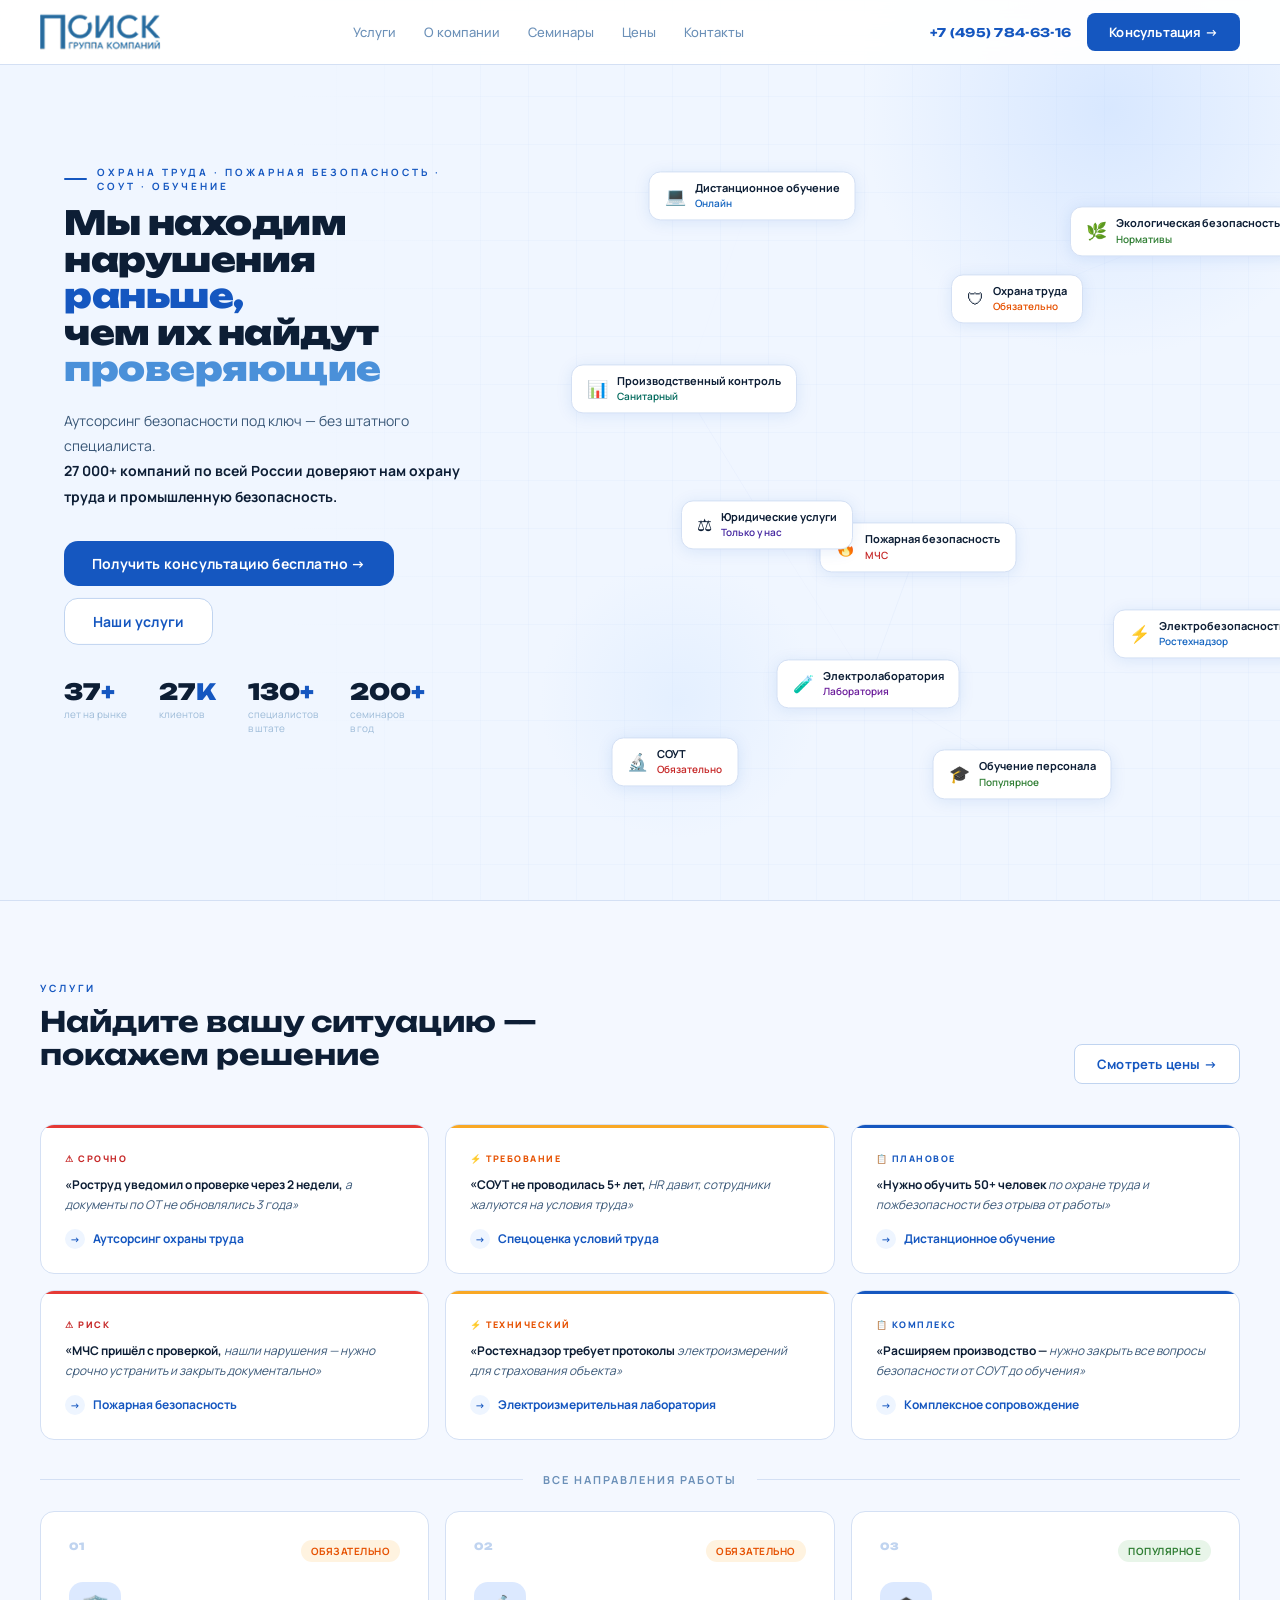
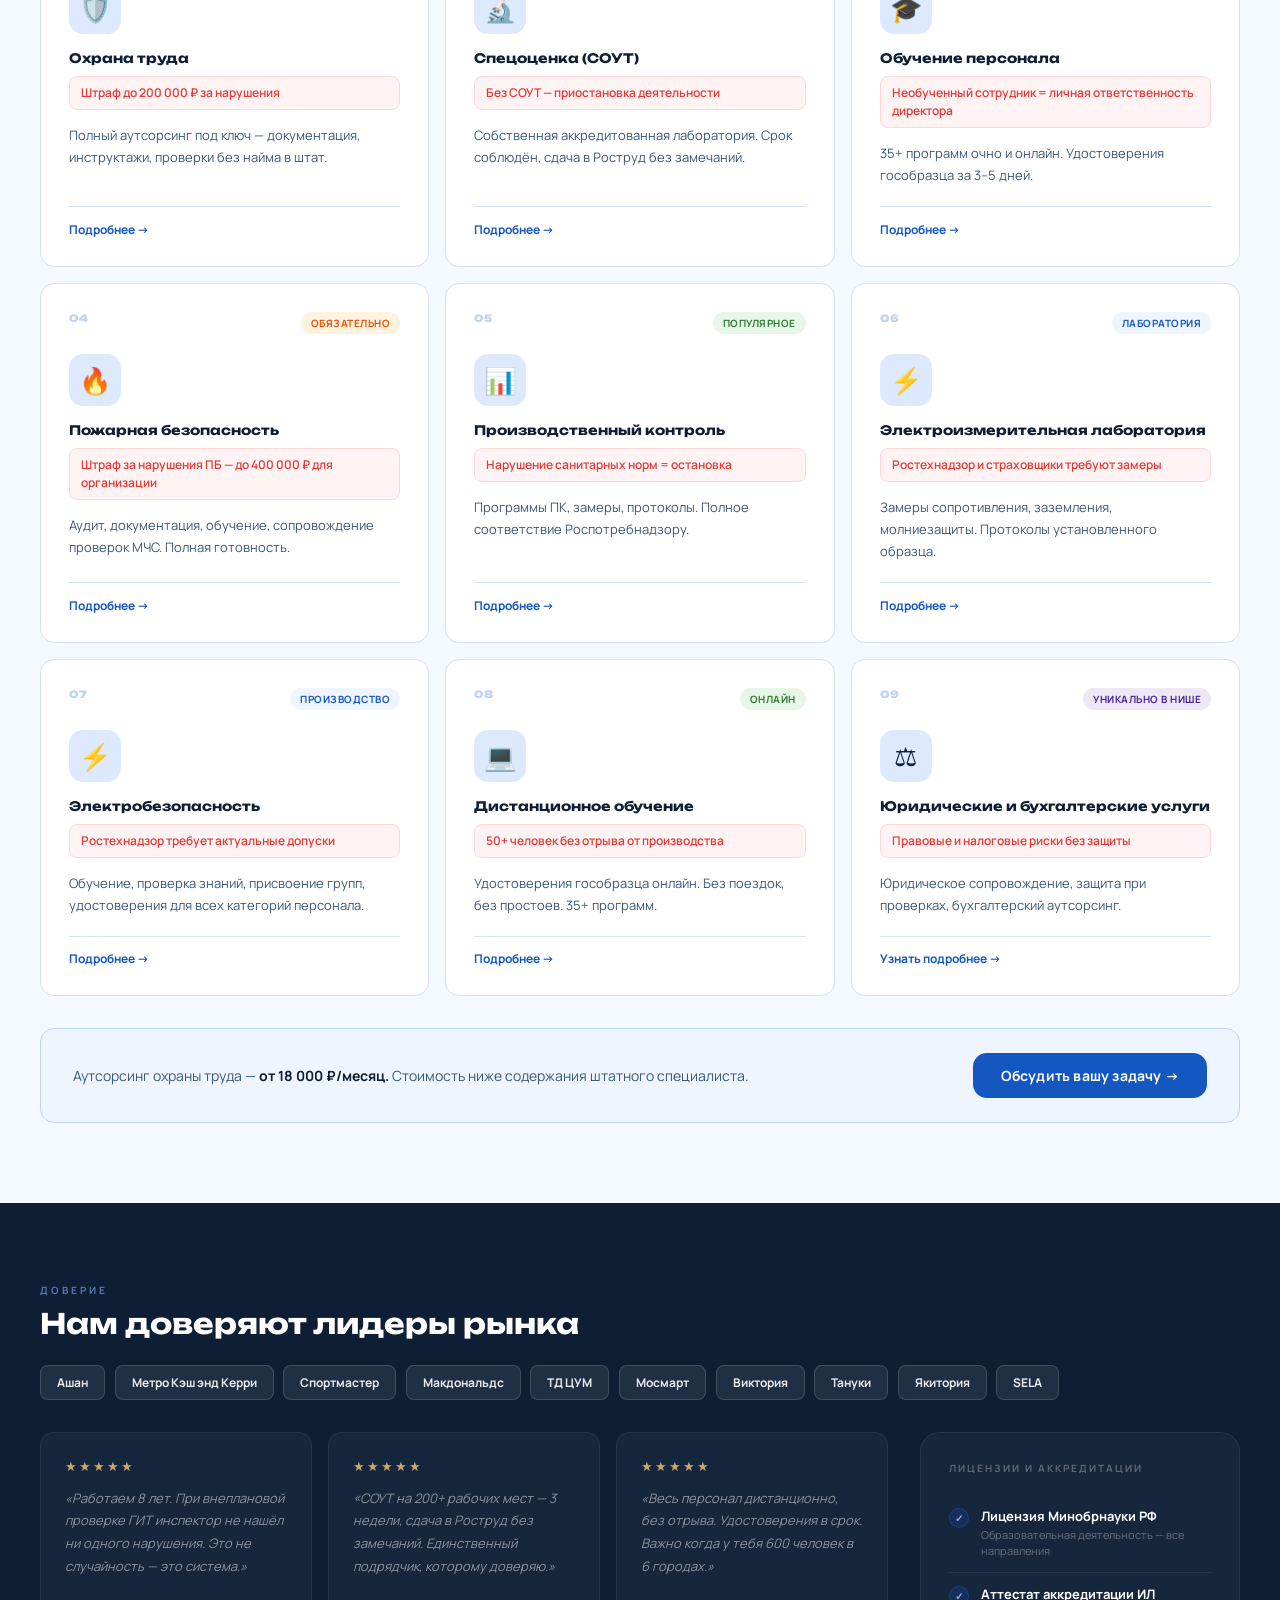
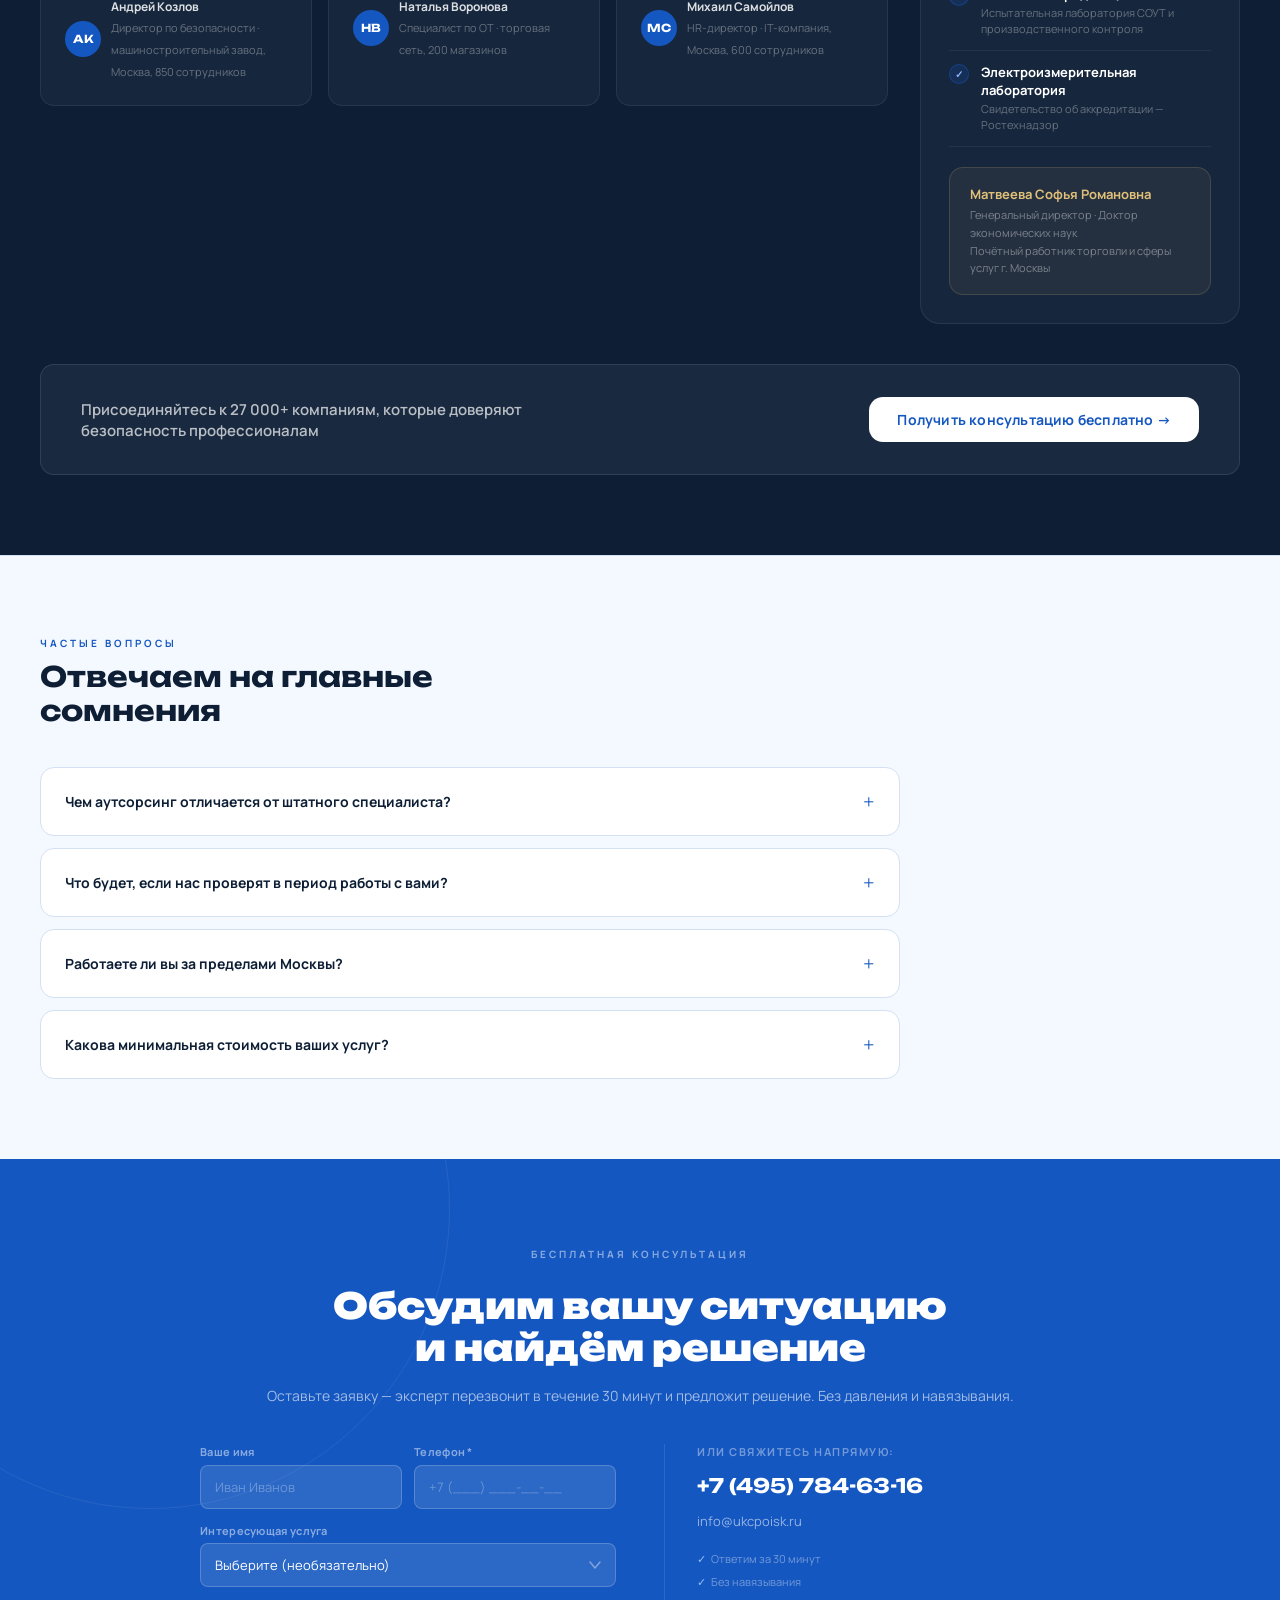
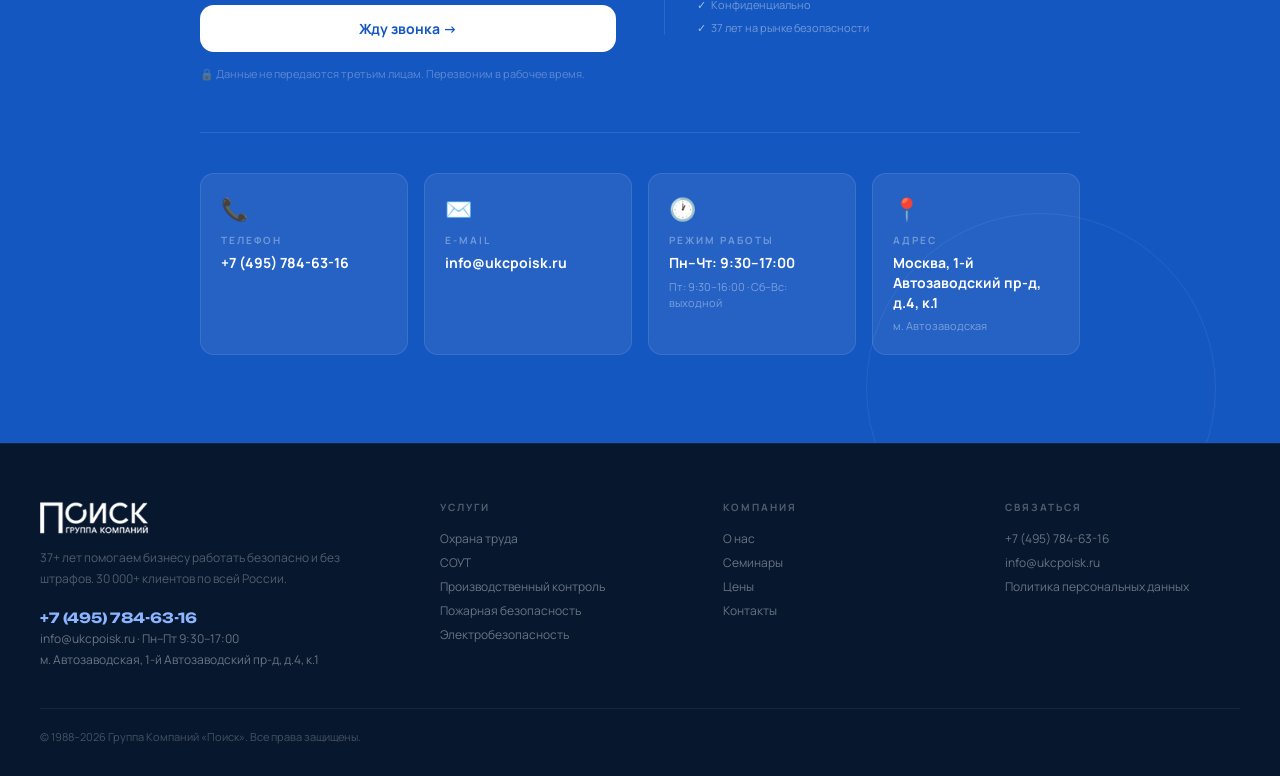
==== index.html @ 1885bb9c "Rename poisk_landing.html to index.html, remove Moscow gov partnership Co-Authored-By: Claude Sonnet" ====
<!DOCTYPE html>
<html lang="ru">
<head>
<meta charset="UTF-8">
<meta name="viewport" content="width=device-width,initial-scale=1.0">
<title>ГК ПОИСК — Охрана труда и безопасность бизнеса под ключ</title>
<link href="https://fonts.googleapis.com/css2?family=Unbounded:wght@400;700;900&family=Manrope:wght@400;500;600;700;800&display=swap" rel="stylesheet">
<link rel="stylesheet" href="poisk_landing.css">
</head>
<body>

<!-- NAV -->
<nav class="nav">
  <div class="nav-i">
    <a href="#" class="logo">
      <img src="logo (1).png" alt="ГК ПОИСК" style="height:40px;width:auto;display:block;">
    </a>
    <div class="nav-links" id="nav-links">
      <a href="#services">Услуги</a>
      <a href="about.html">О компании</a>
      <a href="seminars.html">Семинары</a>
      <a href="prices.html">Цены</a>
      <a href="#contacts">Контакты</a>
      <a href="tel:+74957846316" class="nav-links-phone">+7 (495) 784-63-16</a>
    </div>
    <div class="nav-r">
      <a href="tel:+74957846316" class="nav-phone">+7 (495) 784-63-16</a>
      <a href="#cta" class="btn">Консультация →</a>
      <button class="nav-ham" id="nav-ham" aria-label="Меню">
        <span></span><span></span><span></span>
      </button>
    </div>
  </div>
</nav>

<!-- ═══════════════════════════════════════
     1. HERO
════════════════════════════════════════ -->
<section id="hero">
  <svg class="h-grid" width="100%" height="100%" style="position:absolute;inset:0;z-index:0;pointer-events:none">
    <defs><pattern id="gp" width="48" height="48" patternUnits="userSpaceOnUse"><path d="M48 0L0 0 0 48" fill="none" stroke="rgba(21,87,192,0.07)" stroke-width=".8"/></pattern></defs>
    <rect width="100%" height="100%" fill="url(#gp)"/>
  </svg>
  <div class="blob" style="width:500px;height:500px;background:radial-gradient(circle,rgba(180,210,255,.4) 0%,transparent 70%);top:-140px;right:-80px;z-index:1"></div>
  <div class="blob" style="width:280px;height:280px;background:radial-gradient(circle,rgba(200,224,255,.3) 0%,transparent 70%);bottom:60px;left:42%;z-index:1"></div>
  <canvas id="lines-c"></canvas>
  <div id="chips-root"></div>
  <div class="h-mask"></div>

  <div class="hero-left">
    <div class="eyebrow">
      <div class="ey-bar"></div>
      <div class="ey-t">Охрана труда · Пожарная безопасность · СОУТ · Обучение</div>
    </div>
    <h1 class="hero-h1">Мы находим<br>нарушения <em>раньше,</em><br>чем их найдут<br><span>проверяющие</span></h1>
    <p class="hero-sub">Аутсорсинг безопасности под ключ — без штатного специалиста.<br><strong>27 000+ компаний по всей России доверяют нам охрану труда и промышленную безопасность.</strong></p>
    <div class="hero-btns">
      <a href="#cta" class="btn btn-lg">Получить консультацию бесплатно →</a>
      <a href="#services" class="btn btn-lg btn-out">Наши услуги</a>
    </div>
    <div class="hero-nums">
      <div><div class="hn-n">37<em>+</em></div><div class="hn-l">лет на рынке</div></div>
      <div><div class="hn-n">27<em>К</em></div><div class="hn-l">клиентов</div></div>
      <div><div class="hn-n">130<em>+</em></div><div class="hn-l">специалистов<br>в штате</div></div>
      <div><div class="hn-n">200<em>+</em></div><div class="hn-l">семинаров<br>в год</div></div>
    </div>
  </div>
</section>

<!-- ═══════════════════════════════════════
     2. УСЛУГИ (Pain + Services объединены)
════════════════════════════════════════ -->
<section class="svc-sec" id="services">
  <div class="si">

    <!-- Подзаголовок -->
    <div class="svc-hd fade">
      <div>
        <div class="sec-ey">Услуги</div>
        <h2 class="sec-t">Найдите вашу ситуацию —<br>покажем решение</h2>
      </div>
      <a href="prices.html" class="btn btn-out">Смотреть цены →</a>
    </div>

    <!-- Pain-карточки → каждая ведёт к своей карточке услуги ниже -->
    <div class="pain-g" style="margin-bottom:1rem">
      <a href="#sv-ot"  class="pc r fade"><div class="pc-lbl r">⚠ Срочно</div><div class="pc-q"><strong>«Роструд уведомил о проверке через 2 недели,</strong> а документы по ОТ не обновлялись 3 года»</div><div class="pc-sol"><div class="pc-arr">→</div>Аутсорсинг охраны труда</div></a>
      <a href="#sv-sout" class="pc a fade"><div class="pc-lbl a">⚡ Требование</div><div class="pc-q"><strong>«СОУТ не проводилась 5+ лет,</strong> HR давит, сотрудники жалуются на условия труда»</div><div class="pc-sol"><div class="pc-arr">→</div>Спецоценка условий труда</div></a>
      <a href="#sv-edu" class="pc b fade"><div class="pc-lbl b">📋 Плановое</div><div class="pc-q"><strong>«Нужно обучить 50+ человек</strong> по охране труда и пожбезопасности без отрыва от работы»</div><div class="pc-sol"><div class="pc-arr">→</div>Дистанционное обучение</div></a>
      <a href="#sv-fire" class="pc r fade"><div class="pc-lbl r">⚠ Риск</div><div class="pc-q"><strong>«МЧС пришёл с проверкой,</strong> нашли нарушения — нужно срочно устранить и закрыть документально»</div><div class="pc-sol"><div class="pc-arr">→</div>Пожарная безопасность</div></a>
      <a href="#sv-lab" class="pc a fade"><div class="pc-lbl a">⚡ Технический</div><div class="pc-q"><strong>«Ростехнадзор требует протоколы</strong> электроизмерений для страхования объекта»</div><div class="pc-sol"><div class="pc-arr">→</div>Электроизмерительная лаборатория</div></a>
      <a href="#sv-ot"  class="pc b fade"><div class="pc-lbl b">📋 Комплекс</div><div class="pc-q"><strong>«Расширяем производство —</strong> нужно закрыть все вопросы безопасности от СОУТ до обучения»</div><div class="pc-sol"><div class="pc-arr">→</div>Комплексное сопровождение</div></a>
    </div>

    <!-- Разделитель -->
    <div class="svc-divider fade">
      <span>Все направления работы</span>
    </div>

    <!-- Сетка услуг — id на каждой карточке для скролла из pain -->
    <div class="svc-g">
      <div id="sv-ot"   class="sv fade"><div class="sv-top"><div class="sv-num">01</div><div class="sv-badge b-req">Обязательно</div></div><div class="sv-ico">🛡️</div><div class="sv-t">Охрана труда</div><div class="sv-pain">Штраф до 200 000 ₽ за нарушения</div><div class="sv-d">Полный аутсорсинг под ключ — документация, инструктажи, проверки без найма в штат.</div><a href="prices.html#ot" class="sv-more">Подробнее →</a></div>
      <div id="sv-sout" class="sv fade"><div class="sv-top"><div class="sv-num">02</div><div class="sv-badge b-req">Обязательно</div></div><div class="sv-ico">🔬</div><div class="sv-t">Спецоценка (СОУТ)</div><div class="sv-pain">Без СОУТ — приостановка деятельности</div><div class="sv-d">Собственная аккредитованная лаборатория. Срок соблюдён, сдача в Роструд без замечаний.</div><a href="prices.html#ot" class="sv-more">Подробнее →</a></div>
      <div id="sv-edu"  class="sv fade"><div class="sv-top"><div class="sv-num">03</div><div class="sv-badge b-pop">Популярное</div></div><div class="sv-ico">🎓</div><div class="sv-t">Обучение персонала</div><div class="sv-pain">Необученный сотрудник = личная ответственность директора</div><div class="sv-d">35+ программ очно и онлайн. Удостоверения гособразца за 3–5 дней.</div><a href="prices.html#ot" class="sv-more">Подробнее →</a></div>
      <div id="sv-fire" class="sv fade"><div class="sv-top"><div class="sv-num">04</div><div class="sv-badge b-req">Обязательно</div></div><div class="sv-ico">🔥</div><div class="sv-t">Пожарная безопасность</div><div class="sv-pain">Штраф за нарушения ПБ — до 400 000 ₽ для организации</div><div class="sv-d">Аудит, документация, обучение, сопровождение проверок МЧС. Полная готовность.</div><a href="prices.html#fire" class="sv-more">Подробнее →</a></div>
      <div id="sv-pk"   class="sv fade"><div class="sv-top"><div class="sv-num">05</div><div class="sv-badge b-pop">Популярное</div></div><div class="sv-ico">📊</div><div class="sv-t">Производственный контроль</div><div class="sv-pain">Нарушение санитарных норм = остановка</div><div class="sv-d">Программы ПК, замеры, протоколы. Полное соответствие Роспотребнадзору.</div><a href="prices.html#pk" class="sv-more">Подробнее →</a></div>
      <div id="sv-lab"  class="sv fade"><div class="sv-top"><div class="sv-num">06</div><div class="sv-badge b-lab">Лаборатория</div></div><div class="sv-ico">⚡</div><div class="sv-t">Электроизмерительная лаборатория</div><div class="sv-pain">Ростехнадзор и страховщики требуют замеры</div><div class="sv-d">Замеры сопротивления, заземления, молниезащиты. Протоколы установленного образца.</div><a href="prices.html#lab" class="sv-more">Подробнее →</a></div>
      <div id="sv-elec" class="sv fade"><div class="sv-top"><div class="sv-num">07</div><div class="sv-badge b-lab">Производство</div></div><div class="sv-ico">⚡</div><div class="sv-t">Электробезопасность</div><div class="sv-pain">Ростехнадзор требует актуальные допуски</div><div class="sv-d">Обучение, проверка знаний, присвоение групп, удостоверения для всех категорий персонала.</div><a href="prices.html#elec" class="sv-more">Подробнее →</a></div>
      <div id="sv-dist" class="sv fade"><div class="sv-top"><div class="sv-num">08</div><div class="sv-badge b-pop">Онлайн</div></div><div class="sv-ico">💻</div><div class="sv-t">Дистанционное обучение</div><div class="sv-pain">50+ человек без отрыва от производства</div><div class="sv-d">Удостоверения гособразца онлайн. Без поездок, без простоев. 35+ программ.</div><a href="prices.html#ot" class="sv-more">Подробнее →</a></div>
      <div id="sv-law"  class="sv fade"><div class="sv-top"><div class="sv-num">09</div><div class="sv-badge b-uniq">Уникально в нише</div></div><div class="sv-ico">⚖</div><div class="sv-t">Юридические и бухгалтерские услуги</div><div class="sv-pain">Правовые и налоговые риски без защиты</div><div class="sv-d">Юридическое сопровождение, защита при проверках, бухгалтерский аутсорсинг.</div><a href="#cta" class="sv-more">Узнать подробнее →</a></div>
    </div>

    <!-- Ценовой якорь -->
    <div class="svc-foot fade">
      <div class="svc-foot-price">Аутсорсинг охраны труда — <strong>от 18 000 ₽/месяц.</strong> Стоимость ниже содержания штатного специалиста.</div>
      <a href="#cta" class="btn btn-lg">Обсудить вашу задачу →</a>
    </div>

  </div>
</section>

<!-- ═══════════════════════════════════════
     3. ДОВЕРИЕ (Клиенты + Отзывы + Лицензии)
════════════════════════════════════════ -->
<section class="proof-sec" id="reviews">
  <div class="proof-i">

    <div class="sec-ey fade" style="color:rgba(140,180,255,.6)">Доверие</div>
    <h2 class="sec-t sec-t-w fade">Нам доверяют лидеры рынка</h2>

    <!-- Реальные клиенты — подтверждены на сайте ukcpoisk.ru -->
    <div class="proof-clients fade">
      <div class="pcl">Ашан</div>
      <div class="pcl">Метро Кэш энд Керри</div>
      <div class="pcl">Спортмастер</div>
      <div class="pcl">Макдональдс</div>
      <div class="pcl">ТД ЦУМ</div>
      <div class="pcl">Мосмарт</div>
      <div class="pcl">Виктория</div>
      <div class="pcl">Тануки</div>
      <div class="pcl">Якитория</div>
      <div class="pcl">SELA</div>
    </div>

    <!-- Отзывы + Лицензии рядом -->
    <div class="proof-body">
      <div class="rv-g">
        <div class="rv fade"><div class="rv-stars">★★★★★</div><div class="rv-q">«Работаем 8 лет. При внеплановой проверке ГИТ инспектор не нашёл ни одного нарушения. Это не случайность — это система.»</div><div class="rv-auth"><div class="rv-av">АК</div><div class="rv-nm"><strong>Андрей Козлов</strong><span>Директор по безопасности · машиностроительный завод, Москва, 850 сотрудников</span></div></div></div>
        <div class="rv fade"><div class="rv-stars">★★★★★</div><div class="rv-q">«СОУТ на 200+ рабочих мест — 3 недели, сдача в Роструд без замечаний. Единственный подрядчик, которому доверяю.»</div><div class="rv-auth"><div class="rv-av">НВ</div><div class="rv-nm"><strong>Наталья Воронова</strong><span>Специалист по ОТ · торговая сеть, 200 магазинов</span></div></div></div>
        <div class="rv fade"><div class="rv-stars">★★★★★</div><div class="rv-q">«Весь персонал дистанционно, без отрыва. Удостоверения в срок. Важно когда у тебя 600 человек в 6 городах.»</div><div class="rv-auth"><div class="rv-av">МС</div><div class="rv-nm"><strong>Михаил Самойлов</strong><span>HR-директор · IT-компания, Москва, 600 сотрудников</span></div></div></div>
      </div>

      <!-- Лицензии -->
      <div class="proof-lic fade">
        <div class="proof-lic-title">Лицензии и аккредитации</div>
        <div class="lic-row"><div class="lic-chk">✓</div><div><div class="lic-t">Лицензия Минобрнауки РФ</div><div class="lic-s">Образовательная деятельность — все направления</div></div></div>
        <div class="lic-row"><div class="lic-chk">✓</div><div><div class="lic-t">Аттестат аккредитации ИЛ</div><div class="lic-s">Испытательная лаборатория СОУТ и производственного контроля</div></div></div>
<div class="lic-row"><div class="lic-chk">✓</div><div><div class="lic-t">Электроизмерительная лаборатория</div><div class="lic-s">Свидетельство об аккредитации — Ростехнадзор</div></div></div>
        <div class="dir-card">
          <div class="dir-n">Матвеева Софья Романовна</div>
          <div class="dir-t">Генеральный директор · Доктор экономических наук<br>Почётный работник торговли и сферы услуг г. Москвы</div>
        </div>
      </div>
    </div>

    <!-- CTA после доверия -->
    <div class="proof-cta fade">
      <p>Присоединяйтесь к 27 000+ компаниям, которые доверяют безопасность профессионалам</p>
      <a href="#cta" class="btn btn-lg btn-white">Получить консультацию бесплатно →</a>
    </div>

  </div>
</section>

<!-- ═══════════════════════════════════════
     4. FAQ
════════════════════════════════════════ -->
<section class="faq-sec" id="faq">
  <div class="si">
    <div class="faq-hd fade">
      <div class="sec-ey">Частые вопросы</div>
      <h2 class="sec-t">Отвечаем на главные<br>сомнения</h2>
    </div>
    <div class="faq-list">
      <details class="faq-item fade">
        <summary class="faq-q">Чем аутсорсинг отличается от штатного специалиста?</summary>
        <div class="faq-a">Штатный специалист — это зарплата, налоги, отпуск, больничный и риск, что он уйдёт перед проверкой. Аутсорсинг — фиксированная стоимость, команда из нескольких специалистов и полная ответственность по договору. При средней зарплате специалиста 80 000 ₽ экономия составляет 30–50% с учётом всех затрат.</div>
      </details>
      <details class="faq-item fade">
        <summary class="faq-q">Что будет, если нас проверят в период работы с вами?</summary>
        <div class="faq-a">Наш специалист участвует в проверке лично — сопровождает инспектора, отвечает на вопросы, предоставляет документы. За 37 лет работы мы накопили большой опыт прохождения проверок ГИТ, МЧС и Ростехнадзора и знаем, на что инспекторы обращают внимание в первую очередь.</div>
      </details>
      <details class="faq-item fade">
        <summary class="faq-q">Работаете ли вы за пределами Москвы?</summary>
        <div class="faq-a">Да. Работаем по всей России — выездные бригады, агентские договоры с партнёрами в регионах, возможность открытия филиалов. Позвоните — уточним варианты для вашего региона.</div>
      </details>
      <details class="faq-item fade">
        <summary class="faq-q">Какова минимальная стоимость ваших услуг?</summary>
        <div class="faq-a">Аутсорсинг охраны труда — от 18 000 ₽/месяц. Обучение — от 4 200 ₽ за человека. СОУТ — рассчитывается индивидуально исходя из числа рабочих мест. Полный прайс на странице <a href="prices.html">Цены</a>. Точная стоимость зависит от численности сотрудников и объёма задач — рассчитаем бесплатно.</div>
      </details>
    </div>
  </div>
</section>

<!-- ═══════════════════════════════════════
     5. CTA + КОНТАКТЫ
════════════════════════════════════════ -->
<section class="cta-sec" id="cta">
  <div class="cta-ring" style="width:600px;height:600px;top:-250px;left:-150px"></div>
  <div class="cta-ring" style="width:350px;height:350px;bottom:-120px;right:5%"></div>
  <div class="cta-i">
    <div class="cta-ey">Бесплатная консультация</div>
    <h2 class="cta-h">Обсудим вашу ситуацию<br>и найдём решение</h2>
    <p class="cta-sub">Оставьте заявку — эксперт перезвонит в течение 30 минут и предложит решение. Без давления и навязывания.</p>

    <div class="cta-body">

      <!-- Форма -->
      <form class="cta-form" onsubmit="return false">
        <div class="cta-form-row">
          <div class="cta-field">
            <label>Ваше имя</label>
            <input type="text" placeholder="Иван Иванов">
          </div>
          <div class="cta-field">
            <label>Телефон *</label>
            <input type="tel" placeholder="+7 (___) ___-__-__" required>
          </div>
        </div>
        <div class="cta-field">
          <label>Интересующая услуга</label>
          <select>
            <option value="">Выберите (необязательно)</option>
            <option>Охрана труда / аутсорсинг</option>
            <option>Спецоценка (СОУТ)</option>
            <option>Обучение персонала</option>
            <option>Пожарная безопасность</option>
            <option>Электробезопасность</option>
            <option>Электроизмерительная лаборатория</option>
            <option>Производственный контроль</option>
            <option>Другое</option>
          </select>
        </div>
        <button type="submit" class="cta-submit">Жду звонка →</button>
        <p class="cta-privacy">🔒 Данные не передаются третьим лицам. Перезвоним в рабочее время.</p>
      </form>

      <!-- Альтернативный способ связи -->
      <div class="cta-alt">
        <div class="cta-alt-label">Или свяжитесь напрямую:</div>
        <a href="tel:+74957846316" class="cta-alt-phone">+7 (495) 784-63-16</a>
        <a href="mailto:info@ukcpoisk.ru" class="cta-alt-email">info@ukcpoisk.ru</a>
        <div class="cta-gs">
          <span class="cta-g">Ответим за 30 минут</span>
          <span class="cta-g">Без навязывания</span>
          <span class="cta-g">Конфиденциально</span>
          <span class="cta-g">37 лет на рынке безопасности</span>
        </div>
      </div>

    </div>

    <!-- Контакты встроены в CTA -->
    <div class="cta-contacts" id="contacts">
      <div class="cta-contact-card">
        <div class="cta-contact-ico">📞</div>
        <div class="cta-contact-label">Телефон</div>
        <a href="tel:+74957846316" class="cta-contact-val">+7 (495) 784-63-16</a>
      </div>
      <div class="cta-contact-card">
        <div class="cta-contact-ico">✉️</div>
        <div class="cta-contact-label">E-mail</div>
        <a href="mailto:info@ukcpoisk.ru" class="cta-contact-val">info@ukcpoisk.ru</a>
      </div>
      <div class="cta-contact-card">
        <div class="cta-contact-ico">🕐</div>
        <div class="cta-contact-label">Режим работы</div>
        <div class="cta-contact-val">Пн–Чт: 9:30–17:00</div>
        <div class="cta-contact-sub">Пт: 9:30–16:00 · Сб–Вс: выходной</div>
      </div>
      <div class="cta-contact-card">
        <div class="cta-contact-ico">📍</div>
        <div class="cta-contact-label">Адрес</div>
        <div class="cta-contact-val">Москва, 1-й Автозаводский пр-д, д.4, к.1</div>
        <div class="cta-contact-sub">м. Автозаводская</div>
      </div>
    </div>
  </div>
</section>

<!-- FOOTER -->
<footer>
  <div class="ft-i">
    <div class="ft-top">
      <div>
        <img src="logo (1).png" alt="ГК ПОИСК" style="height:36px;width:auto;display:block;filter:brightness(0) invert(1);">
        <p class="ft-desc">37+ лет помогаем бизнесу работать безопасно и без штрафов. 30 000+ клиентов по всей России.</p>
        <div class="ft-phone">+7 (495) 784-63-16</div>
        <div class="ft-mail">info@ukcpoisk.ru · Пн–Пт 9:30–17:00</div>
        <div class="ft-mail">м. Автозаводская, 1-й Автозаводский пр-д, д.4, к.1</div>
      </div>
      <div class="ft-col">
        <h5>Услуги</h5>
        <a href="#services">Охрана труда</a>
        <a href="#services">СОУТ</a>
        <a href="#services">Производственный контроль</a>
        <a href="#services">Пожарная безопасность</a>
        <a href="#services">Электробезопасность</a>
      </div>
      <div class="ft-col">
        <h5>Компания</h5>
        <a href="about.html">О нас</a>
        <a href="seminars.html">Семинары</a>
        <a href="prices.html">Цены</a>
        <a href="#contacts">Контакты</a>
      </div>
      <div class="ft-col">
        <h5>Связаться</h5>
        <a href="tel:+74957846316">+7 (495) 784-63-16</a>
        <a href="mailto:info@ukcpoisk.ru">info@ukcpoisk.ru</a>
        <a href="#">Политика персональных данных</a>
      </div>
    </div>
    <div class="ft-bot">
      <div class="ft-copy">© 1988–2026 Группа Компаний «Поиск». Все права защищены.</div>
    </div>
  </div>
</footer>

<script>
// NAV HAMBURGER
const ham = document.getElementById('nav-ham');
const navLinks = document.getElementById('nav-links');
ham.addEventListener('click', () => {
  navLinks.classList.toggle('open');
  ham.classList.toggle('open');
});
document.querySelectorAll('#nav-links a').forEach(a => {
  a.addEventListener('click', () => {
    navLinks.classList.remove('open');
    ham.classList.remove('open');
  });
});

// CHIPS (только на десктопе)
const SVCS=[
  {ico:'🛡',name:'Охрана труда',tag:'Обязательно',tc:'#E65100'},
  {ico:'🔬',name:'СОУТ',tag:'Обязательно',tc:'#C62828'},
  {ico:'🔥',name:'Пожарная безопасность',tag:'МЧС',tc:'#C62828'},
  {ico:'⚡',name:'Электробезопасность',tag:'Ростехнадзор',tc:'#1565C0'},
  {ico:'🧪',name:'Электролаборатория',tag:'Лаборатория',tc:'#6A1B9A'},
  {ico:'🎓',name:'Обучение персонала',tag:'Популярное',tc:'#2E7D32'},
  {ico:'📊',name:'Производственный контроль',tag:'Санитарный',tc:'#00695C'},
  {ico:'🌿',name:'Экологическая безопасность',tag:'Нормативы',tc:'#2E7D32'},
  {ico:'💻',name:'Дистанционное обучение',tag:'Онлайн',tc:'#1565C0'},
  {ico:'⚖',name:'Юридические услуги',tag:'Только у нас',tc:'#4527A0'},
];
const hero=document.getElementById('hero');
const root=document.getElementById('chips-root');
const lc=document.getElementById('lines-c');
const lx=lc.getContext('2d');
const chips=[];

function W(){return hero.offsetWidth}
function H(){return hero.offsetHeight}

function scatter(){
  const pos=[],minX=W()*.44,maxX=W()-40,minY=56,maxY=H()-48,minD=130;
  SVCS.forEach((_,i)=>{
    let p,t=0;
    do{p={x:minX+Math.random()*(maxX-minX),y:minY+Math.random()*(maxY-minY)};t++;}
    while(t<400&&pos.some(q=>Math.hypot(q.x-p.x,q.y-p.y)<minD));
    pos.push(p);
  });return pos;
}

function build(){
  root.innerHTML='';chips.length=0;
  lc.width=W();lc.height=H();
  const pos=scatter();
  SVCS.forEach((s,i)=>{
    const el=document.createElement('div');
    el.className='chip';
    el.innerHTML=`<div class="chip-inner"><div class="chip-ico">${s.ico}</div><div><div class="chip-name">${s.name}</div><div class="chip-tag" style="color:${s.tc}">${s.tag}</div></div></div>`;
    root.appendChild(el);
    chips.push({el,bx:pos[i].x,by:pos[i].y,ph:Math.random()*Math.PI*2,ph2:Math.random()*Math.PI*2,ax:8+Math.random()*14,ay:6+Math.random()*12,sp:.25+Math.random()*.35});
  });
}

function drawLines(positions){
  lc.width=W();lc.height=H();
  lx.clearRect(0,0,lc.width,lc.height);
  for(let i=0;i<positions.length;i++){
    for(let j=i+1;j<positions.length;j++){
      const d=Math.hypot(positions[i].x-positions[j].x,positions[i].y-positions[j].y);
      if(d>220)continue;
      lx.beginPath();lx.moveTo(positions[i].x,positions[i].y);lx.lineTo(positions[j].x,positions[j].y);
      lx.strokeStyle=`rgba(21,87,192,${(1-d/220)*.1})`;lx.lineWidth=1;lx.stroke();
    }
  }
}

function animate(t){
  requestAnimationFrame(animate);
  const ts=t/1000,cur=[];
  chips.forEach(c=>{
    const x=c.bx+Math.sin(ts*c.sp+c.ph)*c.ax;
    const y=c.by+Math.cos(ts*c.sp+c.ph2)*c.ay;
    c.el.style.left=x+'px';c.el.style.top=y+'px';
    cur.push({x,y});
  });
  drawLines(cur);
}

if(window.innerWidth > 768){
  build();
  requestAnimationFrame(animate);
}
window.addEventListener('resize',()=>{
  if(window.innerWidth > 768){ lc.width=W();lc.height=H();build(); }
  else { root.innerHTML=''; lx.clearRect(0,0,lc.width,lc.height); }
});

// PAIN CARD → HIGHLIGHT TARGET SERVICE
document.querySelectorAll('.pain-g a.pc').forEach(link => {
  link.addEventListener('click', e => {
    const targetId = link.getAttribute('href').slice(1);
    const target = document.getElementById(targetId);
    if (!target) return;
    e.preventDefault();

    // Scroll to card with nav offset
    const top = target.getBoundingClientRect().top + window.scrollY - 90;
    window.scrollTo({ top, behavior: 'smooth' });

    // Restart animation (remove then re-add to allow repeat clicks)
    target.classList.remove('sv-highlight');
    void target.offsetWidth;
    target.classList.add('sv-highlight');
    setTimeout(() => target.classList.remove('sv-highlight'), 5000);
  });
});

// SCROLL FADE
const obs=new IntersectionObserver(e=>{
  e.forEach(en=>{ if(en.isIntersecting) en.target.classList.add('in'); });
},{threshold:.08});
document.querySelectorAll('.fade').forEach(el=>obs.observe(el));
</script>
</body>
</html>
---- poisk_landing.css ----
:root {
  --blue: #1557C0; --blue2: #1A6BE0; --blue3: #2979F2;
  --navy: #0B1628; --navy2: #0D1E35;
  --ice: #EEF5FF; --ice2: #DCE9FF; --ice3: #B8D0FF; --ice4: #8CB4FF;
  --white: #FFFFFF; --off: #F4F8FF; --surface: #F0F6FF;
  --text: #0D1E35; --mid: #3A5878; --muted: #6B90B8; --faint: #9DBBD8;
  --border: #D4E0F4; --border2: #C0D4F0;
  --gold: #C8A96E; --gold2: #E0C078;
  --green: #27AE60; --red: #E53935; --amber: #F9A825;
  --r: 8px; --r2: 14px; --r3: 20px;
  --sh: 0 2px 16px rgba(21,87,192,.1);
  --sh2: 0 8px 40px rgba(21,87,192,.14);
}

* { box-sizing: border-box; margin: 0; padding: 0; }
html { scroll-behavior: smooth; }
body { font-family: 'Manrope', sans-serif; background: var(--surface); color: var(--text); overflow-x: hidden; }

/* NAV */
.nav { position: fixed; top: 0; left: 0; right: 0; z-index: 100; background: rgba(255,255,255,.94); border-bottom: 1px solid var(--border); backdrop-filter: blur(12px); padding: 0 2.5rem; }
.nav-i { max-width: 1280px; margin: 0 auto; display: flex; align-items: center; justify-content: space-between; height: 64px; }
.logo { display: flex; align-items: center; text-decoration: none; }
.nav-links { display: flex; gap: 1.75rem; }
.nav-links a { color: var(--muted); font-size: 13px; font-weight: 500; text-decoration: none; transition: color .2s; position: relative; }
.nav-links a::after { content: ''; position: absolute; bottom: -2px; left: 0; width: 0; height: 1.5px; background: var(--blue); transition: width .25s; }
.nav-links a:hover { color: var(--blue); }
.nav-links a:hover::after { width: 100%; }
.nav-r { display: flex; align-items: center; gap: 1rem; }
.nav-phone { font-family: 'Unbounded', sans-serif; font-size: 12px; font-weight: 700; color: var(--blue); text-decoration: none; letter-spacing: .3px; }
.btn { display: inline-flex; align-items: center; gap: 6px; background: var(--blue); color: white; border: none; padding: 10px 22px; border-radius: var(--r); font-size: 13px; font-weight: 700; cursor: pointer; font-family: 'Manrope', sans-serif; transition: background .2s, transform .15s; text-decoration: none; letter-spacing: .2px; }
.btn:hover { background: var(--blue2); transform: translateY(-1px); }
.btn-out { background: white; color: var(--blue); border: 1.5px solid var(--border2); }
.btn-out:hover { border-color: var(--blue); background: var(--ice); }
.btn-lg { padding: 13px 28px; font-size: 14px; border-radius: var(--r2); }
.btn-white { background: white; color: var(--blue); }
.btn-white:hover { background: var(--ice); }
.btn-ghost { background: rgba(255,255,255,.12); color: white; border: 1.5px solid rgba(255,255,255,.25); }
.btn-ghost:hover { background: rgba(255,255,255,.2); }

/* HERO */
#hero { height: 100vh; min-height: 620px; position: relative; overflow: hidden; background: var(--surface); display: flex; align-items: center; }
.h-grid { position: absolute; inset: 0; z-index: 0; pointer-events: none; }
.blob { position: absolute; border-radius: 50%; pointer-events: none; }
#lines-c { position: absolute; inset: 0; z-index: 3; pointer-events: none; }
#chips-root { position: absolute; inset: 0; z-index: 4; pointer-events: none; }
.chip { position: absolute; transform: translate(-50%,-50%); white-space: nowrap; pointer-events: none; }
.chip-inner { display: flex; align-items: center; gap: 9px; background: white; border: 1.5px solid var(--border); border-radius: 12px; padding: 9px 15px; box-shadow: var(--sh); }
.chip-ico { font-size: 17px; line-height: 1; }
.chip-name { font-size: 11px; font-weight: 700; color: var(--text); line-height: 1.2; }
.chip-tag { font-size: 10px; font-weight: 600; margin-top: 2px; }
.h-mask { position: absolute; left: 0; top: 0; width: 500px; height: 100%; background: linear-gradient(90deg, #F0F6FF 58%, transparent 100%); z-index: 5; pointer-events: none; }
.hero-left { position: absolute; left: 5%; top: 50%; transform: translateY(-50%); z-index: 10; max-width: 420px; }
.eyebrow { display: flex; align-items: center; gap: 10px; margin-bottom: 1.5rem; }
.ey-bar { width: 28px; height: 2px; background: var(--blue); border-radius: 1px; }
.ey-t { font-size: 10px; font-weight: 700; letter-spacing: 3px; text-transform: uppercase; color: var(--blue); }
.hero-h1 { font-family: 'Unbounded', sans-serif; font-size: clamp(1.6rem, 2.6vw, 2.4rem); font-weight: 900; color: var(--text); line-height: 1.1; margin-bottom: 1.25rem; letter-spacing: -.5px; }
.hero-h1 em { color: var(--blue); font-style: normal; }
.hero-h1 span { color: #4A90D9; }
.hero-sub { font-size: 14px; color: var(--mid); line-height: 1.8; margin-bottom: 2rem; }
.hero-sub strong { color: var(--text); font-weight: 700; }
.hero-btns { display: flex; gap: 12px; flex-wrap: wrap; margin-bottom: 2.25rem; }
.hero-nums { display: flex; gap: 2rem; flex-wrap: wrap; }
.hn-n { font-family: 'Unbounded', sans-serif; font-size: 1.4rem; font-weight: 900; color: var(--text); line-height: 1; }
.hn-n em { color: var(--blue); font-style: normal; }
.hn-l { font-size: 10px; color: var(--faint); margin-top: 4px; line-height: 1.4; }

/* STATS BAR */
.stats-bar { background: var(--blue); display: grid; grid-template-columns: repeat(6,1fr); }
.st { padding: 1.4rem 1rem; text-align: center; border-right: 1px solid rgba(255,255,255,.1); }
.st:last-child { border: none; }
.st-n { font-family: 'Unbounded', sans-serif; font-size: 1.65rem; font-weight: 900; color: white; line-height: 1; }
.st-n em { color: var(--ice4); font-style: normal; }
.st-l { font-size: 10px; color: rgba(255,255,255,.55); margin-top: 5px; }
.st-h { font-size: 10px; color: var(--gold2); margin-top: 3px; font-weight: 700; }

/* SECTIONS */
section { padding: 5rem 2.5rem; }
.si { max-width: 1280px; margin: 0 auto; }
.sec-ey { font-size: 10px; font-weight: 700; letter-spacing: 3px; text-transform: uppercase; color: var(--blue); margin-bottom: .6rem; }
.sec-t { font-family: 'Unbounded', sans-serif; font-size: clamp(1.4rem, 2.2vw, 1.9rem); font-weight: 700; color: var(--text); line-height: 1.2; margin-bottom: .75rem; }
.sec-t-w { color: white; }
.sec-s { font-size: 14px; color: var(--muted); line-height: 1.75; max-width: 460px; }

/* PAIN */
.pain-sec { background: var(--off); border-top: 1px solid var(--border); }
.pain-hd { display: grid; grid-template-columns: 1fr 1fr; gap: 3rem; align-items: end; margin-bottom: 2.5rem; }
.pain-g { display: grid; grid-template-columns: repeat(3,1fr); gap: 1rem; }
.pc { background: white; border: 1px solid var(--border); border-radius: var(--r2); padding: 1.5rem; position: relative; overflow: hidden; transition: all .25s; }
.pc::before { content: ''; position: absolute; top: 0; left: 0; right: 0; height: 3px; border-radius: 3px 3px 0 0; }
.pc.r::before { background: var(--red); }
.pc.a::before { background: var(--amber); }
.pc.b::before { background: var(--blue); }
.pc:hover { transform: translateY(-3px); box-shadow: var(--sh); }
.pc-lbl { font-size: 9px; font-weight: 800; letter-spacing: 1.5px; text-transform: uppercase; margin-bottom: .6rem; margin-top: .2rem; }
.pc-lbl.r { color: #C62828; }
.pc-lbl.a { color: #E65100; }
.pc-lbl.b { color: var(--blue); }
.pc-q { font-size: 12px; color: var(--mid); line-height: 1.65; margin-bottom: .9rem; font-style: italic; }
.pc-q strong { color: var(--text); font-style: normal; font-weight: 700; }
.pc-sol { display: flex; align-items: center; gap: 8px; font-size: 12px; font-weight: 700; color: var(--blue); }
.pc-arr { width: 20px; height: 20px; background: var(--ice); border-radius: 50%; display: flex; align-items: center; justify-content: center; font-size: 10px; }

/* STATS 2 */
.stats2 { background: var(--navy); padding: 4.5rem 2.5rem; }
.s2-i { max-width: 1280px; margin: 0 auto; display: grid; grid-template-columns: 1fr 1.4fr; gap: 5rem; align-items: center; }
.s2-eye { font-size: 10px; font-weight: 700; letter-spacing: 3px; text-transform: uppercase; color: var(--gold); margin-bottom: 1rem; }
.s2-h { font-family: 'Unbounded', sans-serif; font-size: clamp(1.3rem, 2.2vw, 1.8rem); font-weight: 700; color: white; line-height: 1.25; margin-bottom: 1.25rem; }
.s2-p { font-size: 13px; color: rgba(255,255,255,.45); line-height: 1.8; }
.s2-g { display: grid; grid-template-columns: 1fr 1fr; gap: 1px; background: rgba(255,255,255,.06); border-radius: 16px; overflow: hidden; border: 1px solid rgba(255,255,255,.07); }
.s2-c { background: var(--navy); padding: 1.75rem 2rem; transition: background .2s; }
.s2-c:hover { background: rgba(255,255,255,.04); }
.s2-n { font-family: 'Unbounded', sans-serif; font-size: 2rem; font-weight: 900; color: white; line-height: 1; margin-bottom: 6px; }
.s2-n em { color: var(--ice4); font-style: normal; }
.s2-l { font-size: 11px; color: rgba(255,255,255,.4); line-height: 1.5; }
.s2-ctx { font-size: 10px; color: var(--gold); margin-top: 4px; font-weight: 700; }

/* SERVICES */
.svc-sec { background: var(--off); border-top: 1px solid var(--border); }
.svc-hd { display: flex; justify-content: space-between; align-items: flex-end; margin-bottom: 2.5rem; flex-wrap: wrap; gap: 1rem; }
.svc-g { display: grid; grid-template-columns: repeat(3,1fr); gap: 1rem; }
.sv { background: white; border: 1.5px solid var(--border); border-radius: var(--r2); padding: 1.75rem; transition: border-color .2s, box-shadow .2s, transform .2s; cursor: default; display: flex; flex-direction: column; scroll-margin-top: 80px; }
.sv:hover { border-color: var(--blue); box-shadow: var(--sh2); transform: translateY(-3px); }
.sv-top { display: flex; justify-content: space-between; align-items: flex-start; margin-bottom: 1.25rem; }
.sv-num { font-family: 'Unbounded', sans-serif; font-size: 10px; font-weight: 900; color: var(--border2); letter-spacing: 1px; }
.sv-badge { font-size: 10px; font-weight: 700; letter-spacing: .5px; text-transform: uppercase; padding: 4px 10px; border-radius: 20px; }
.b-req { background: #FFF3E0; color: #E65100; }
.b-pop { background: #E8F5E9; color: #2E7D32; }
.b-lab { background: var(--ice); color: var(--blue); }
.b-uniq { background: #EDE7F6; color: #4527A0; }
.sv-ico { width: 52px; height: 52px; background: var(--ice2); border-radius: 14px; display: flex; align-items: center; justify-content: center; font-size: 26px; margin-bottom: 1rem; }
.sv-t { font-family: 'Unbounded', sans-serif; font-size: 13px; font-weight: 700; color: var(--text); margin-bottom: .6rem; line-height: 1.3; }
.sv-pain { font-size: 12px; color: var(--red); background: #FFF3F3; border: 1px solid #FFD5D5; border-radius: 8px; padding: 7px 11px; margin-bottom: .85rem; font-weight: 600; line-height: 1.5; }
.sv-d { font-size: 13px; color: var(--mid); line-height: 1.7; flex: 1; }
.sv-more { font-size: 12px; color: var(--blue); font-weight: 700; margin-top: 1.25rem; display: inline-flex; align-items: center; gap: 5px; text-decoration: none; border-top: 1px solid var(--border); padding-top: .85rem; }

/* WHY */
.why-sec { background: var(--navy); padding: 5rem 2.5rem; }
.why-i { max-width: 1280px; margin: 0 auto; display: grid; grid-template-columns: 1fr 1fr; gap: 5rem; align-items: start; }
.why-list { display: flex; flex-direction: column; }
.wi { display: flex; gap: 1.25rem; padding: 1.25rem 0; border-bottom: 1px solid rgba(255,255,255,.06); align-items: flex-start; }
.wi:last-child { border: none; }
.wi-ico { width: 42px; height: 42px; background: rgba(21,87,192,.2); border: 1px solid rgba(21,87,192,.35); border-radius: 10px; display: flex; align-items: center; justify-content: center; font-size: 18px; flex-shrink: 0; }
.wi h4 { font-size: 13px; font-weight: 700; color: white; margin-bottom: 4px; }
.wi p { font-size: 12px; color: rgba(255,255,255,.45); line-height: 1.65; }
.why-card { background: rgba(255,255,255,.04); border: 1px solid rgba(255,255,255,.08); border-radius: 20px; padding: 2rem; }
.lic-row { display: flex; gap: 12px; align-items: flex-start; padding: 12px 0; border-bottom: 1px solid rgba(255,255,255,.06); }
.lic-row:last-child { border: none; }
.lic-chk { width: 20px; height: 20px; background: rgba(21,87,192,.2); border: 1.5px solid rgba(21,87,192,.45); border-radius: 50%; display: flex; align-items: center; justify-content: center; font-size: 10px; color: var(--ice4); flex-shrink: 0; margin-top: 1px; font-weight: 700; }
.lic-t { font-size: 13px; font-weight: 700; color: white; margin-bottom: 2px; }
.lic-s { font-size: 11px; color: rgba(255,255,255,.35); line-height: 1.5; }
.dir-card { margin-top: 1.25rem; background: rgba(200,169,110,.08); border: 1px solid rgba(200,169,110,.2); border-radius: 14px; padding: 1.1rem 1.25rem; }
.dir-n { font-size: 13px; font-weight: 700; color: var(--gold2); }
.dir-t { font-size: 11px; color: rgba(255,255,255,.4); margin-top: 3px; line-height: 1.6; }

/* STEPS */
.steps-sec { background: var(--off); border-top: 1px solid var(--border); }
.steps-hd { text-align: center; margin-bottom: 3rem; }
.steps-row { display: flex; position: relative; max-width: 1000px; margin: 0 auto; }
.steps-row::before { content: ''; position: absolute; top: 26px; left: 6%; right: 6%; height: 1px; background: var(--border2); }
.step-node { flex: 1; text-align: center; padding: 0 .75rem; }
.step-c { width: 52px; height: 52px; border-radius: 50%; background: white; border: 2px solid var(--blue); display: flex; align-items: center; justify-content: center; margin: 0 auto 1.1rem; position: relative; z-index: 1; font-family: 'Unbounded', sans-serif; font-size: 15px; font-weight: 900; color: var(--blue); box-shadow: var(--sh); }
.step-c.act { background: var(--blue); color: white; }
.step-t { font-size: 13px; font-weight: 700; color: var(--text); margin-bottom: 4px; }
.step-d { font-size: 11px; color: var(--muted); line-height: 1.6; }
.step-time { font-size: 10px; font-weight: 700; color: var(--blue); margin-top: 5px; }

/* SEMINAR */
.sem-sec { background: white; border-top: 1px solid var(--border); }
.sem-i { max-width: 1280px; margin: 0 auto; display: grid; grid-template-columns: 1fr 1fr; gap: 4rem; }
.free-badge { display: inline-flex; align-items: center; gap: 7px; background: #E8F5E9; border: 1px solid #A5D6A7; color: #1B5E20; padding: 6px 14px; border-radius: 20px; font-size: 12px; font-weight: 700; margin-bottom: 1.25rem; }
.sem-list { display: flex; flex-direction: column; gap: 8px; margin-top: 1.25rem; }
.sem-row { background: var(--surface); border: 1px solid var(--border); border-radius: 10px; padding: 12px 14px; display: flex; align-items: center; gap: 10px; text-decoration: none; transition: all .2s; }
.sem-row:hover { border-color: var(--blue); background: var(--ice); }
.sem-t { font-size: 13px; font-weight: 600; color: var(--text); flex: 1; }
.sem-arr { width: 24px; height: 24px; background: var(--blue); border-radius: 50%; display: flex; align-items: center; justify-content: center; font-size: 11px; color: white; flex-shrink: 0; }

/* PROOF */
.proof-sec { background: var(--navy2); padding: 5rem 2.5rem; }
.proof-i { max-width: 1280px; margin: 0 auto; }
.logos-row { display: flex; gap: .75rem; flex-wrap: wrap; margin: 1.75rem 0 3rem; }
.logo-pill { background: rgba(255,255,255,.05); border: 1px solid rgba(255,255,255,.08); border-radius: 8px; padding: 9px 18px; font-size: 11px; font-weight: 700; color: rgba(255,255,255,.45); cursor: default; transition: all .2s; }
.logo-pill:hover { background: rgba(255,255,255,.09); color: rgba(255,255,255,.8); }
.rv-g { display: grid; grid-template-columns: repeat(3,1fr); gap: 1rem; }
.rv { background: rgba(255,255,255,.04); border: 1px solid rgba(255,255,255,.07); border-radius: var(--r2); padding: 1.5rem; }
.rv-stars { color: var(--gold); font-size: 13px; letter-spacing: 2px; margin-bottom: .75rem; }
.rv-q { font-size: 13px; color: rgba(255,255,255,.5); line-height: 1.75; margin-bottom: 1.25rem; font-style: italic; }
.rv-auth { display: flex; align-items: center; gap: 10px; }
.rv-av { width: 36px; height: 36px; border-radius: 50%; background: var(--blue); display: flex; align-items: center; justify-content: center; font-family: 'Unbounded', sans-serif; font-size: 11px; font-weight: 700; color: white; flex-shrink: 0; }
.rv-nm strong { display: block; font-size: 12px; font-weight: 700; color: rgba(255,255,255,.85); }
.rv-nm span { font-size: 11px; color: rgba(255,255,255,.35); }

/* CTA */
.cta-sec { background: var(--blue); padding: 5.5rem 2.5rem; text-align: center; position: relative; overflow: hidden; }
.cta-ring { position: absolute; border-radius: 50%; border: 1px solid rgba(255,255,255,.07); pointer-events: none; }
.cta-i { max-width: 880px; margin: 0 auto; position: relative; z-index: 2; }
.cta-ey { font-size: 10px; font-weight: 700; letter-spacing: 3px; text-transform: uppercase; color: rgba(255,255,255,.5); margin-bottom: 1.5rem; }
.cta-h { font-family: 'Unbounded', sans-serif; font-size: clamp(1.5rem, 2.8vw, 2.3rem); font-weight: 900; color: white; line-height: 1.15; margin-bottom: 1rem; }
.cta-sub { font-size: 14px; color: rgba(255,255,255,.6); margin-bottom: 2.25rem; line-height: 1.75; }
.cta-cards { display: grid; grid-template-columns: repeat(3,1fr); gap: 1rem; margin-bottom: 2.5rem; }
.cta-c { background: rgba(255,255,255,.08); border: 1px solid rgba(255,255,255,.12); border-radius: var(--r2); padding: 1.25rem; text-align: left; }
.cta-c-ico { font-size: 18px; margin-bottom: .5rem; }
.cta-c-t { font-size: 13px; font-weight: 700; color: white; margin-bottom: 3px; }
.cta-c-d { font-size: 11px; color: rgba(255,255,255,.5); line-height: 1.5; }
.cta-btns { display: flex; gap: 12px; justify-content: center; flex-wrap: wrap; }
.cta-gs { display: flex; gap: 1.5rem; justify-content: center; flex-wrap: wrap; margin-top: 1.5rem; }
.cta-g { font-size: 11px; color: rgba(255,255,255,.4); display: flex; align-items: center; gap: 5px; }
.cta-g::before { content: '✓'; color: rgba(180,220,255,.8); }

/* FOOTER */
footer { background: #07172E; border-top: 1px solid rgba(255,255,255,.06); padding: 3.5rem 2.5rem 2rem; }
.ft-i { max-width: 1280px; margin: 0 auto; }
.ft-top { display: grid; grid-template-columns: 1.5fr 1fr 1fr 1fr; gap: 3rem; margin-bottom: 2.5rem; }
.ft-phone { font-family: 'Unbounded', sans-serif; font-size: 14px; font-weight: 700; color: var(--ice4); margin-top: 1.25rem; }
.ft-mail { font-size: 12px; color: rgba(255,255,255,.4); margin-top: 4px; }
.ft-desc { font-size: 12px; color: rgba(255,255,255,.3); line-height: 1.7; margin-top: .75rem; }
.ft-col h5 { font-size: 10px; font-weight: 700; letter-spacing: 2px; text-transform: uppercase; color: rgba(255,255,255,.3); margin-bottom: 1rem; }
.ft-col a { display: block; font-size: 12px; color: rgba(255,255,255,.4); text-decoration: none; margin-bottom: 7px; transition: color .2s; }
.ft-col a:hover { color: rgba(255,255,255,.8); }
.ft-bot { border-top: 1px solid rgba(255,255,255,.06); padding-top: 1.25rem; display: flex; justify-content: space-between; align-items: center; flex-wrap: wrap; gap: .75rem; }
.ft-copy { font-size: 11px; color: rgba(255,255,255,.25); }
.ft-leg a { font-size: 11px; color: rgba(255,255,255,.25); text-decoration: none; }
.ft-leg a:hover { color: rgba(255,255,255,.55); }

/* CONTACTS */
.contacts-sec { background: white; border-top: 1px solid var(--border); padding: 5rem 2.5rem; }
.contacts-hd { margin-bottom: 2.5rem; }
.contacts-grid { display: grid; grid-template-columns: repeat(4, 1fr); gap: 1.25rem; }
.contact-card { background: var(--off); border: 1.5px solid var(--border); border-radius: var(--r2); padding: 2rem 1.75rem; transition: border-color .2s, box-shadow .2s; }
.contact-card:hover { border-color: var(--blue); box-shadow: var(--sh); }
.contact-card-ico { font-size: 28px; margin-bottom: 1rem; }
.contact-card-label { font-size: 10px; font-weight: 700; letter-spacing: 2px; text-transform: uppercase; color: var(--muted); margin-bottom: .5rem; }
.contact-card-val { font-size: 15px; font-weight: 700; color: var(--text); line-height: 1.45; display: block; }
.contact-card-link { color: var(--blue); text-decoration: none; }
.contact-card-link:hover { text-decoration: underline; }
.contact-card-sub { font-size: 12px; color: var(--muted); margin-top: .4rem; line-height: 1.55; }
@media (max-width: 900px) { .contacts-grid { grid-template-columns: repeat(2, 1fr); } }
@media (max-width: 480px) { .contacts-grid { grid-template-columns: 1fr; } }

/* INNER PAGES — shared across about.html, seminars.html */
.nav-active { color: var(--blue) !important; }

.page-hero { background: var(--navy); padding: 7rem 2.5rem 4rem; position: relative; overflow: hidden; }
.page-hero::before { content: ''; position: absolute; inset: 0; background: url("data:image/svg+xml,%3Csvg width='48' height='48' viewBox='0 0 48 48' fill='none' xmlns='http://www.w3.org/2000/svg'%3E%3Cpath d='M48 0L0 0 0 48' stroke='rgba(255,255,255,0.04)' stroke-width='.8'/%3E%3C/svg%3E") repeat; }
.page-hero-inner { max-width: 1280px; margin: 0 auto; position: relative; z-index: 2; }
.page-hero-eye { font-size: 10px; font-weight: 700; letter-spacing: 3px; text-transform: uppercase; color: var(--gold); margin-bottom: 1rem; }
.page-hero-h { font-family: 'Unbounded', sans-serif; font-size: clamp(1.8rem, 3vw, 2.6rem); font-weight: 900; color: white; line-height: 1.15; margin-bottom: 1rem; }
.page-hero-sub { font-size: 14px; color: rgba(255,255,255,.5); line-height: 1.8; }
.page-hero--centered { text-align: center; padding-bottom: 5rem; }
.page-hero--centered .page-hero-inner { max-width: 760px; }
.page-hero--centered .page-hero-sub { max-width: 600px; margin: 0 auto; }

.breadcrumb { display: flex; align-items: center; gap: 8px; font-size: 12px; color: rgba(255,255,255,.35); margin-bottom: 1.25rem; }
.breadcrumb a { color: rgba(255,255,255,.4); text-decoration: none; transition: color .2s; }
.breadcrumb a:hover { color: rgba(255,255,255,.8); }
.breadcrumb-sep { color: rgba(255,255,255,.2); }

/* HERO — new elements */
.hero-for { display: inline-flex; align-items: center; background: var(--ice2); border: 1px solid var(--ice3); border-radius: 20px; padding: 5px 14px; font-size: 11px; font-weight: 700; color: var(--blue); margin-bottom: 1rem; }
.eyebrow { margin-bottom: .75rem; }

/* PAIN — clickable cards */
.pc { text-decoration: none; display: block; cursor: pointer; }
.pc:hover { transform: translateY(-4px); box-shadow: var(--sh2); }
.pain-foot { display: flex; align-items: center; gap: 1.25rem; flex-wrap: wrap; margin-top: 1.75rem; padding-top: 1.75rem; border-top: 1px solid var(--border); }
.pain-foot span { font-size: 13px; color: var(--muted); }

/* SERVICES — footer with price anchor */
.svc-foot { display: flex; align-items: center; justify-content: space-between; flex-wrap: wrap; gap: 1.25rem; margin-top: 2rem; padding: 1.5rem 2rem; background: var(--ice); border: 1px solid var(--border2); border-radius: var(--r2); }
.svc-foot-price { font-size: 14px; color: var(--mid); }
.svc-foot-price strong { color: var(--text); }

/* PROOF — real clients + CTA */
.proof-clients { display: flex; flex-wrap: wrap; gap: .6rem; margin: 1.5rem 0 1rem; }
.pcl { background: rgba(255,255,255,.08); border: 1px solid rgba(255,255,255,.15); border-radius: 8px; padding: 8px 16px; font-size: 12px; font-weight: 700; color: rgba(255,255,255,.9); transition: background .2s; }
.pcl:hover { background: rgba(255,255,255,.14); }
.logos-row { margin: 1rem 0 2rem; }
.proof-cta { display: flex; align-items: center; justify-content: space-between; flex-wrap: wrap; gap: 1.25rem; margin-top: 2.5rem; padding: 2rem 2.5rem; background: rgba(255,255,255,.05); border: 1px solid rgba(255,255,255,.1); border-radius: var(--r2); }
.proof-cta p { font-size: 15px; color: rgba(255,255,255,.7); font-weight: 600; max-width: 480px; }

/* FAQ */
.faq-sec { background: var(--off); border-top: 1px solid var(--border); }
.faq-hd { margin-bottom: 2.5rem; }
.faq-list { display: flex; flex-direction: column; gap: .75rem; max-width: 860px; }
.faq-item { background: white; border: 1.5px solid var(--border); border-radius: var(--r2); overflow: hidden; transition: border-color .2s; }
.faq-item[open] { border-color: var(--blue); }
.faq-q { list-style: none; display: flex; align-items: center; justify-content: space-between; gap: 1rem; padding: 1.25rem 1.5rem; font-size: 14px; font-weight: 700; color: var(--text); cursor: pointer; user-select: none; }
.faq-q::-webkit-details-marker { display: none; }
.faq-q::after { content: '+'; font-size: 20px; font-weight: 300; color: var(--blue); flex-shrink: 0; transition: transform .25s; }
.faq-item[open] .faq-q::after { transform: rotate(45deg); }
.faq-q:hover { color: var(--blue); }
.faq-a { padding: 0 1.5rem 1.25rem; font-size: 13px; color: var(--mid); line-height: 1.8; border-top: 1px solid var(--border); padding-top: 1rem; }
.faq-a a { color: var(--blue); }

/* SEMINAR — sem-row as link + date */
.sem-row { text-decoration: none; cursor: pointer; }
.sem-date { font-family: 'Unbounded', sans-serif; font-size: 11px; font-weight: 700; color: var(--blue); background: var(--ice); border-radius: 6px; padding: 4px 8px; flex-shrink: 0; white-space: nowrap; }

/* NAV phone link visible only inside mobile menu */
.nav-links-phone { display: none; }

/* NAV HAMBURGER */
.nav-ham { display: none; flex-direction: column; justify-content: center; gap: 5px; background: none; border: none; cursor: pointer; padding: 6px; width: 36px; height: 36px; }
.nav-ham span { display: block; width: 22px; height: 2px; background: var(--text); border-radius: 2px; transition: all .25s; }
.nav-ham.open span:nth-child(1) { transform: translateY(7px) rotate(45deg); }
.nav-ham.open span:nth-child(2) { opacity: 0; }
.nav-ham.open span:nth-child(3) { transform: translateY(-7px) rotate(-45deg); }

/* SERVICES divider */
.svc-divider { display: flex; align-items: center; gap: 1.25rem; margin: 2rem 0 1.5rem; }
.svc-divider::before, .svc-divider::after { content: ''; flex: 1; height: 1px; background: var(--border); }
.svc-divider span { font-size: 11px; font-weight: 700; letter-spacing: 2px; text-transform: uppercase; color: var(--muted); white-space: nowrap; }

/* PROOF — body layout */
.proof-body { display: grid; grid-template-columns: 1fr 320px; gap: 2rem; margin: 2rem 0; align-items: start; }
.proof-lic { background: rgba(255,255,255,.04); border: 1px solid rgba(255,255,255,.08); border-radius: 20px; padding: 1.75rem; }
.proof-lic-title { font-size: 10px; font-weight: 700; letter-spacing: 2px; text-transform: uppercase; color: rgba(255,255,255,.3); margin-bottom: 1.25rem; }

/* CTA — embedded contacts */
.cta-contacts { display: grid; grid-template-columns: repeat(4,1fr); gap: 1rem; margin-top: 3rem; padding-top: 2.5rem; border-top: 1px solid rgba(255,255,255,.1); }
.cta-contact-card { background: rgba(255,255,255,.07); border: 1px solid rgba(255,255,255,.1); border-radius: var(--r2); padding: 1.25rem; text-align: left; transition: background .2s; }
.cta-contact-card:hover { background: rgba(255,255,255,.12); }
.cta-contact-ico { font-size: 22px; margin-bottom: .6rem; }
.cta-contact-label { font-size: 10px; font-weight: 700; letter-spacing: 2px; text-transform: uppercase; color: rgba(255,255,255,.35); margin-bottom: .4rem; }
.cta-contact-val { font-size: 14px; font-weight: 700; color: white; text-decoration: none; display: block; line-height: 1.4; }
.cta-contact-val:hover { text-decoration: underline; }
.cta-contact-sub { font-size: 11px; color: rgba(255,255,255,.4); margin-top: .35rem; line-height: 1.5; }

/* PROOF — medium clients */
.pcl-mid { opacity: .65; font-size: 11px; font-style: italic; }

/* CASE STUDY */
.case-study { background: rgba(255,255,255,.05); border: 1px solid rgba(255,255,255,.1); border-radius: var(--r2); padding: 1.75rem 2rem; margin: 2rem 0; }
.cs-label { font-size: 10px; font-weight: 700; letter-spacing: 2px; text-transform: uppercase; color: var(--gold); margin-bottom: .5rem; }
.cs-client-info { font-size: 12px; color: rgba(255,255,255,.4); margin-bottom: 1.5rem; }
.cs-body { display: grid; grid-template-columns: 1fr 40px 1fr; gap: 1rem; align-items: start; }
.cs-arrow { font-size: 1.5rem; color: rgba(255,255,255,.2); text-align: center; padding-top: 1.75rem; }
.cs-col-title { font-size: 10px; font-weight: 700; letter-spacing: 1.5px; text-transform: uppercase; margin-bottom: .85rem; }
.cs-before-title { color: #EF9A9A; }
.cs-after-title { color: #A5D6A7; }
.cs-item { font-size: 12px; line-height: 1.6; padding: .35rem 0; display: flex; gap: 8px; align-items: flex-start; border-bottom: 1px solid rgba(255,255,255,.05); }
.cs-item:last-child { border: none; }
.cs-bad { color: rgba(255,255,255,.45); }
.cs-bad::before { content: '✗'; color: #EF5350; flex-shrink: 0; }
.cs-good { color: rgba(255,255,255,.75); }
.cs-good::before { content: '✓'; color: #66BB6A; flex-shrink: 0; }

/* CTA FORM */
.cta-body { display: grid; grid-template-columns: 1fr 1fr; gap: 3rem; margin: 2rem 0; text-align: left; align-items: start; }
.cta-form { display: flex; flex-direction: column; gap: .85rem; }
.cta-form-row { display: grid; grid-template-columns: 1fr 1fr; gap: .75rem; }
.cta-field { display: flex; flex-direction: column; gap: .35rem; }
.cta-field label { font-size: 11px; font-weight: 700; color: rgba(255,255,255,.5); letter-spacing: .3px; }
.cta-field input, .cta-field select {
  background: rgba(255,255,255,.1);
  border: 1.5px solid rgba(255,255,255,.2);
  border-radius: var(--r);
  padding: 12px 14px;
  font-size: 13px;
  color: white;
  font-family: 'Manrope', sans-serif;
  outline: none;
  transition: border-color .2s, background .2s;
  appearance: none;
  width: 100%;
}
.cta-field input::placeholder { color: rgba(255,255,255,.3); }
.cta-field input:focus, .cta-field select:focus { border-color: rgba(255,255,255,.55); background: rgba(255,255,255,.15); }
.cta-field select { background-image: url("data:image/svg+xml,%3Csvg width='12' height='8' viewBox='0 0 12 8' fill='none' xmlns='http://www.w3.org/2000/svg'%3E%3Cpath d='M1 1L6 7L11 1' stroke='rgba(255,255,255,0.4)' stroke-width='1.5' stroke-linecap='round' stroke-linejoin='round'/%3E%3C/svg%3E"); background-repeat: no-repeat; background-position: right 14px center; padding-right: 36px; }
.cta-field select option { color: var(--text); background: white; }
.cta-submit { background: white; color: var(--blue); border: none; border-radius: var(--r2); padding: 14px; font-size: 14px; font-weight: 700; cursor: pointer; font-family: 'Manrope', sans-serif; transition: background .2s, transform .15s; width: 100%; margin-top: .25rem; }
.cta-submit:hover { background: var(--ice); transform: translateY(-1px); }
.cta-privacy { font-size: 11px; color: rgba(255,255,255,.3); line-height: 1.65; }
.cta-alt { padding-left: 2rem; border-left: 1px solid rgba(255,255,255,.1); display: flex; flex-direction: column; gap: .85rem; }
.cta-alt-label { font-size: 11px; color: rgba(255,255,255,.4); text-transform: uppercase; letter-spacing: 1.5px; font-weight: 700; }
.cta-alt-phone { font-family: 'Unbounded', sans-serif; font-size: 1.25rem; font-weight: 700; color: white; text-decoration: none; }
.cta-alt-phone:hover { color: var(--ice4); }
.cta-alt-email { font-size: 13px; color: rgba(255,255,255,.55); text-decoration: none; }
.cta-alt-email:hover { color: white; }
.cta-alt .cta-gs { flex-direction: column; align-items: flex-start; gap: .5rem; margin-top: .5rem; justify-content: flex-start; }

/* SERVICE CARD HIGHLIGHT (triggered from pain cards) */
@keyframes svHighlight {
  0%   { border-color: var(--blue); box-shadow: 0 0 0 4px rgba(21,87,192,.15); background: var(--ice); }
  75%  { border-color: var(--blue); box-shadow: 0 0 0 4px rgba(21,87,192,.15); background: var(--ice); }
  100% { border-color: var(--border); box-shadow: none; background: white; }
}
.sv-highlight { animation: svHighlight 5s ease forwards; }

/* SCROLL ANIM */
.fade { opacity: 0; transform: translateY(22px); transition: opacity .6s ease, transform .6s ease; }
.fade.in { opacity: 1; transform: none; }

/* ===================== RESPONSIVE ===================== */

/* 1200px — slight adjustments */
@media (max-width: 1200px) {
  .hero-left { max-width: 380px; }
  .why-i { gap: 3rem; }
  .ft-top { grid-template-columns: 1.2fr 1fr 1fr 1fr; gap: 2rem; }
}

/* 1024px — tablet landscape */
@media (max-width: 1024px) {
  section { padding: 4rem 2rem; }
  .nav { padding: 0 1.5rem; }
  .nav-phone { display: none; }
  .nav-ham { display: flex; }
  .nav-links {
    display: none;
    position: absolute;
    top: 64px;
    left: 0; right: 0;
    background: white;
    border-bottom: 1px solid var(--border);
    flex-direction: column;
    padding: 1rem 1.5rem 1.5rem;
    gap: .25rem;
    box-shadow: 0 8px 32px rgba(0,0,0,.08);
  }
  .nav-links.open { display: flex; }
  .nav-links a { padding: .65rem 0; border-bottom: 1px solid var(--border); font-size: 14px; }
  .nav-links a:last-child { border: none; }

  #hero { height: auto; min-height: 100svh; }
  .hero-left { position: relative; left: auto; top: auto; transform: none; max-width: 100%; padding: 6rem 2rem 3rem; }
  .h-mask { display: none; }
  #chips-root, #lines-c { display: none; }
  .blob { display: none; }
  .hero-h1 { font-size: clamp(1.7rem, 4vw, 2.4rem); }

  .stats-bar { grid-template-columns: repeat(3, 1fr); }
  .st { border-right: 1px solid rgba(255,255,255,.1); }
  .st:nth-child(3) { border-right: none; }

  .pain-hd { grid-template-columns: 1fr; gap: 1rem; }
  .pain-g { grid-template-columns: repeat(2, 1fr); }

  .svc-g { grid-template-columns: repeat(2, 1fr); }

  .rv-g { grid-template-columns: repeat(2, 1fr); }
  .proof-body { grid-template-columns: 1fr; }
  .proof-lic { order: -1; }
  .proof-cta { flex-direction: column; align-items: flex-start; }

  .cta-body { grid-template-columns: 1fr; gap: 2rem; }
  .cta-alt { padding-left: 0; border-left: none; padding-top: 1.5rem; border-top: 1px solid rgba(255,255,255,.1); }
  .cta-alt .cta-gs { flex-direction: row; flex-wrap: wrap; }
  .cs-body { grid-template-columns: 1fr; }
  .cs-arrow { display: none; }
  .cta-contacts { grid-template-columns: repeat(2, 1fr); }
  .cta-cards { grid-template-columns: 1fr; gap: .75rem; }

  .ft-top { grid-template-columns: 1fr 1fr; gap: 2rem; }
  .faq-list { max-width: 100%; }
}

/* 768px — tablet portrait / mobile */
@media (max-width: 768px) {
  section { padding: 3rem 1.25rem; }
  .nav { padding: 0 1.25rem; }

  /* HERO */
  .hero-left { padding: 5.5rem 1.25rem 2.5rem; }
  .hero-h1 { font-size: clamp(1.4rem, 5vw, 2rem); }
  .ey-t { font-size: 9px; letter-spacing: 1.5px; }
  .hero-btns { flex-direction: column; }
  .hero-btns .btn { width: 100%; justify-content: center; }
  .hero-nums { gap: 1rem; }

  /* STATS */
  .stats-bar { grid-template-columns: repeat(2, 1fr); }
  .st:nth-child(odd) { border-right: 1px solid rgba(255,255,255,.1); }
  .st:nth-child(even) { border-right: none; }

  /* PAIN + SERVICES */
  .pain-g { grid-template-columns: 1fr; }
  .pain-foot { flex-direction: column; align-items: stretch; }
  .pain-foot .btn { width: 100%; justify-content: center; }
  .svc-hd { flex-direction: column; align-items: flex-start; }
  .svc-g { grid-template-columns: 1fr; }
  .svc-foot { flex-direction: column; align-items: stretch; }
  .svc-foot .btn { width: 100%; justify-content: center; }

  /* PROOF */
  .proof-sec { padding: 3rem 1.25rem; }
  .proof-clients { gap: .4rem; }
  .pcl { font-size: 11px; padding: 6px 12px; }
  .proof-body { grid-template-columns: 1fr; }
  .proof-lic { order: -1; }
  .rv-g { grid-template-columns: 1fr; }
  .proof-cta { flex-direction: column; align-items: stretch; padding: 1.25rem; }
  .proof-cta p { max-width: 100%; }
  .proof-cta .btn { width: 100%; justify-content: center; }

  /* CASE STUDY */
  .cs-body { grid-template-columns: 1fr; }
  .cs-arrow { display: none; }

  /* CTA + FORM — align left on mobile */
  .cta-sec { padding: 3rem 1.25rem; text-align: left; }
  .cta-ey { text-align: left; }
  .cta-h { font-size: clamp(1.4rem, 5vw, 2rem); text-align: left; }
  .cta-sub { text-align: left; }
  .cta-body { grid-template-columns: 1fr; gap: 2rem; }
  .cta-form-row { grid-template-columns: 1fr; }
  .cta-alt { padding-left: 0; border-left: none; padding-top: 1.5rem; border-top: 1px solid rgba(255,255,255,.12); }
  .cta-alt .cta-gs { flex-direction: column; gap: .5rem; }
  .cta-alt-phone { font-size: 1.1rem; }
  .cta-contacts { grid-template-columns: 1fr 1fr; }
  .cta-gs { gap: .5rem; }

  /* FOOTER */
  footer { padding: 2.5rem 1.25rem; }
  .ft-top { grid-template-columns: 1fr; gap: 1.75rem; }

  /* NAV phone in mobile menu */
  .nav-links-phone { display: block; color: var(--blue); font-weight: 700; font-family: 'Unbounded', sans-serif; font-size: 13px; border-bottom: none !important; margin-top: .5rem; }
}

/* 480px — mobile */
@media (max-width: 480px) {
  .stats-bar { grid-template-columns: 1fr 1fr; }
  .st:nth-child(odd) { border-right: 1px solid rgba(255,255,255,.1); }
  .st:nth-child(even) { border-right: none; }
  .st:nth-child(5), .st:nth-child(6) { border-bottom: none; }

  .hero-nums { gap: 1rem; }
  .hn-n { font-size: 1.2rem; }

  .contacts-grid { grid-template-columns: 1fr; }

  .faq-q { font-size: 13px; }

  .proof-cta p { font-size: 13px; }

  .cta-h { font-size: 1.5rem; }
  .cta-sub br { display: none; }
  .cta-contacts { grid-template-columns: 1fr; }
  .cta-form-row { grid-template-columns: 1fr; }
}
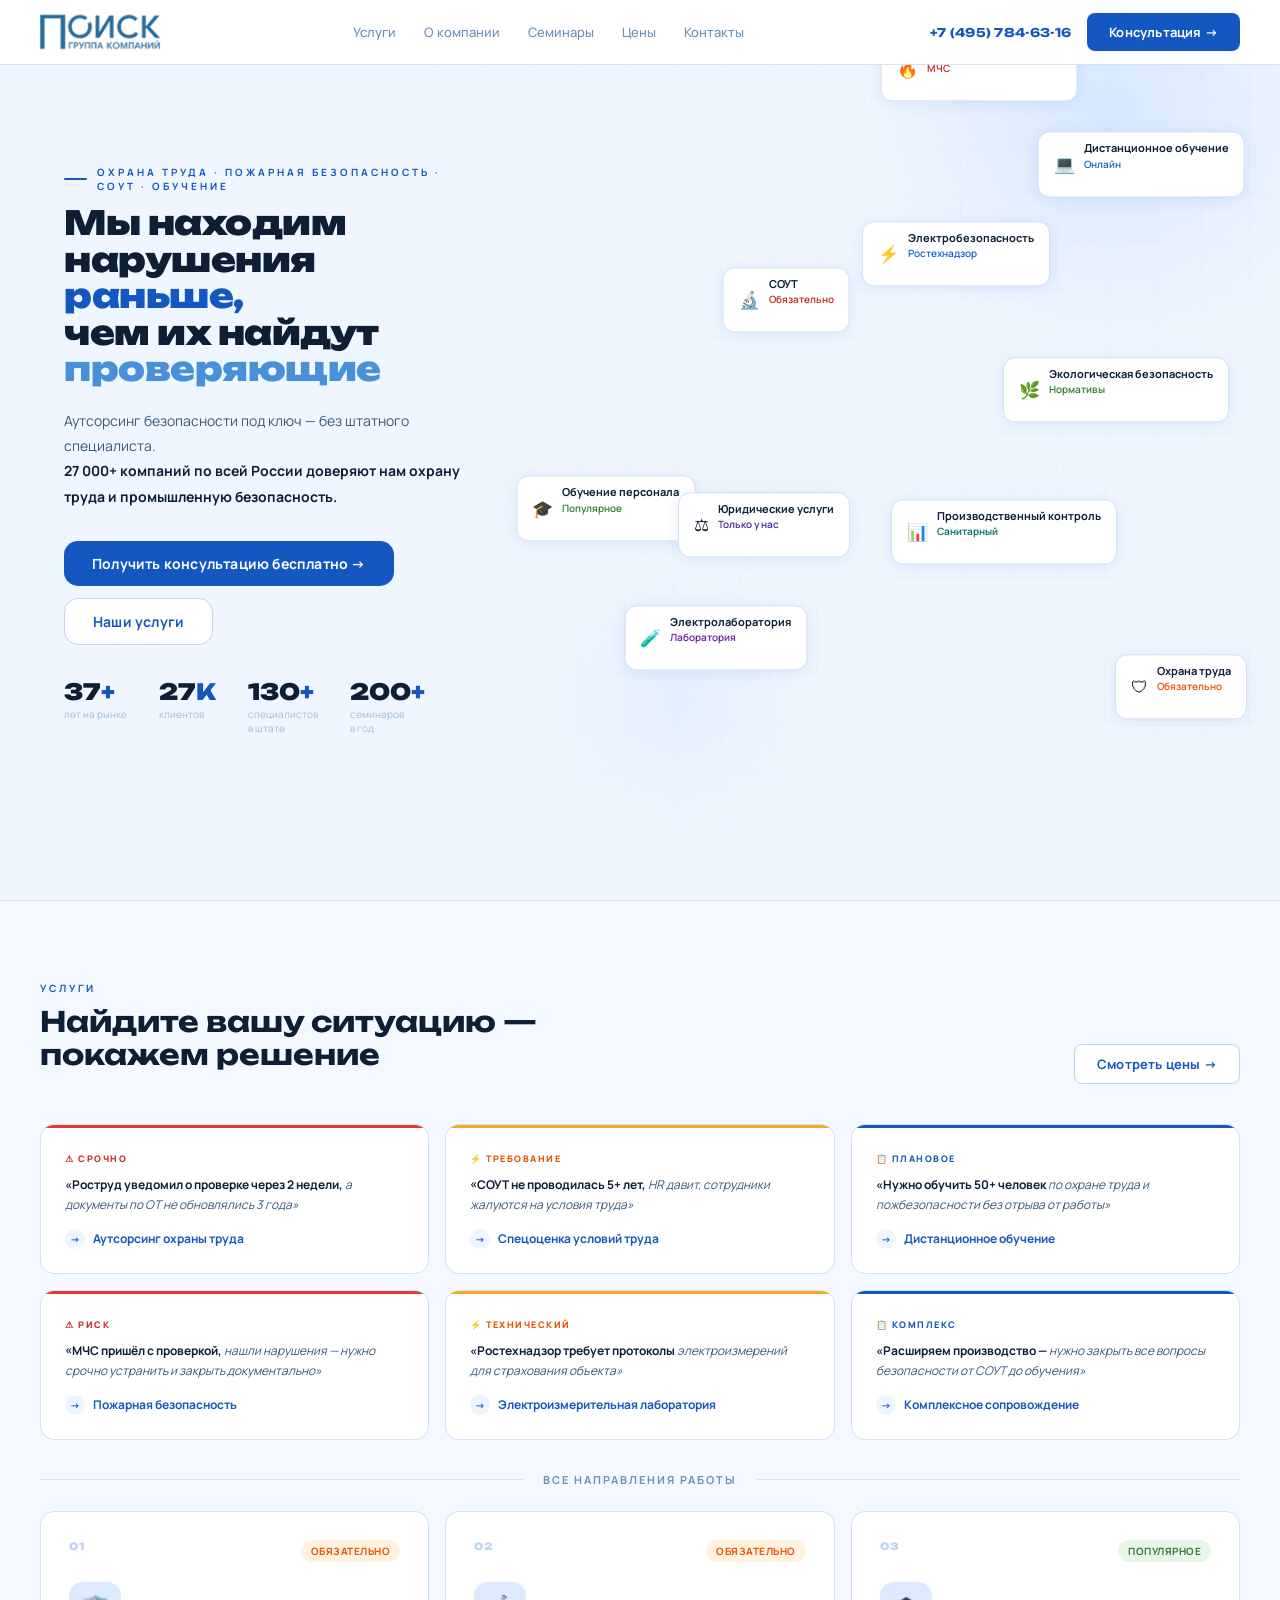
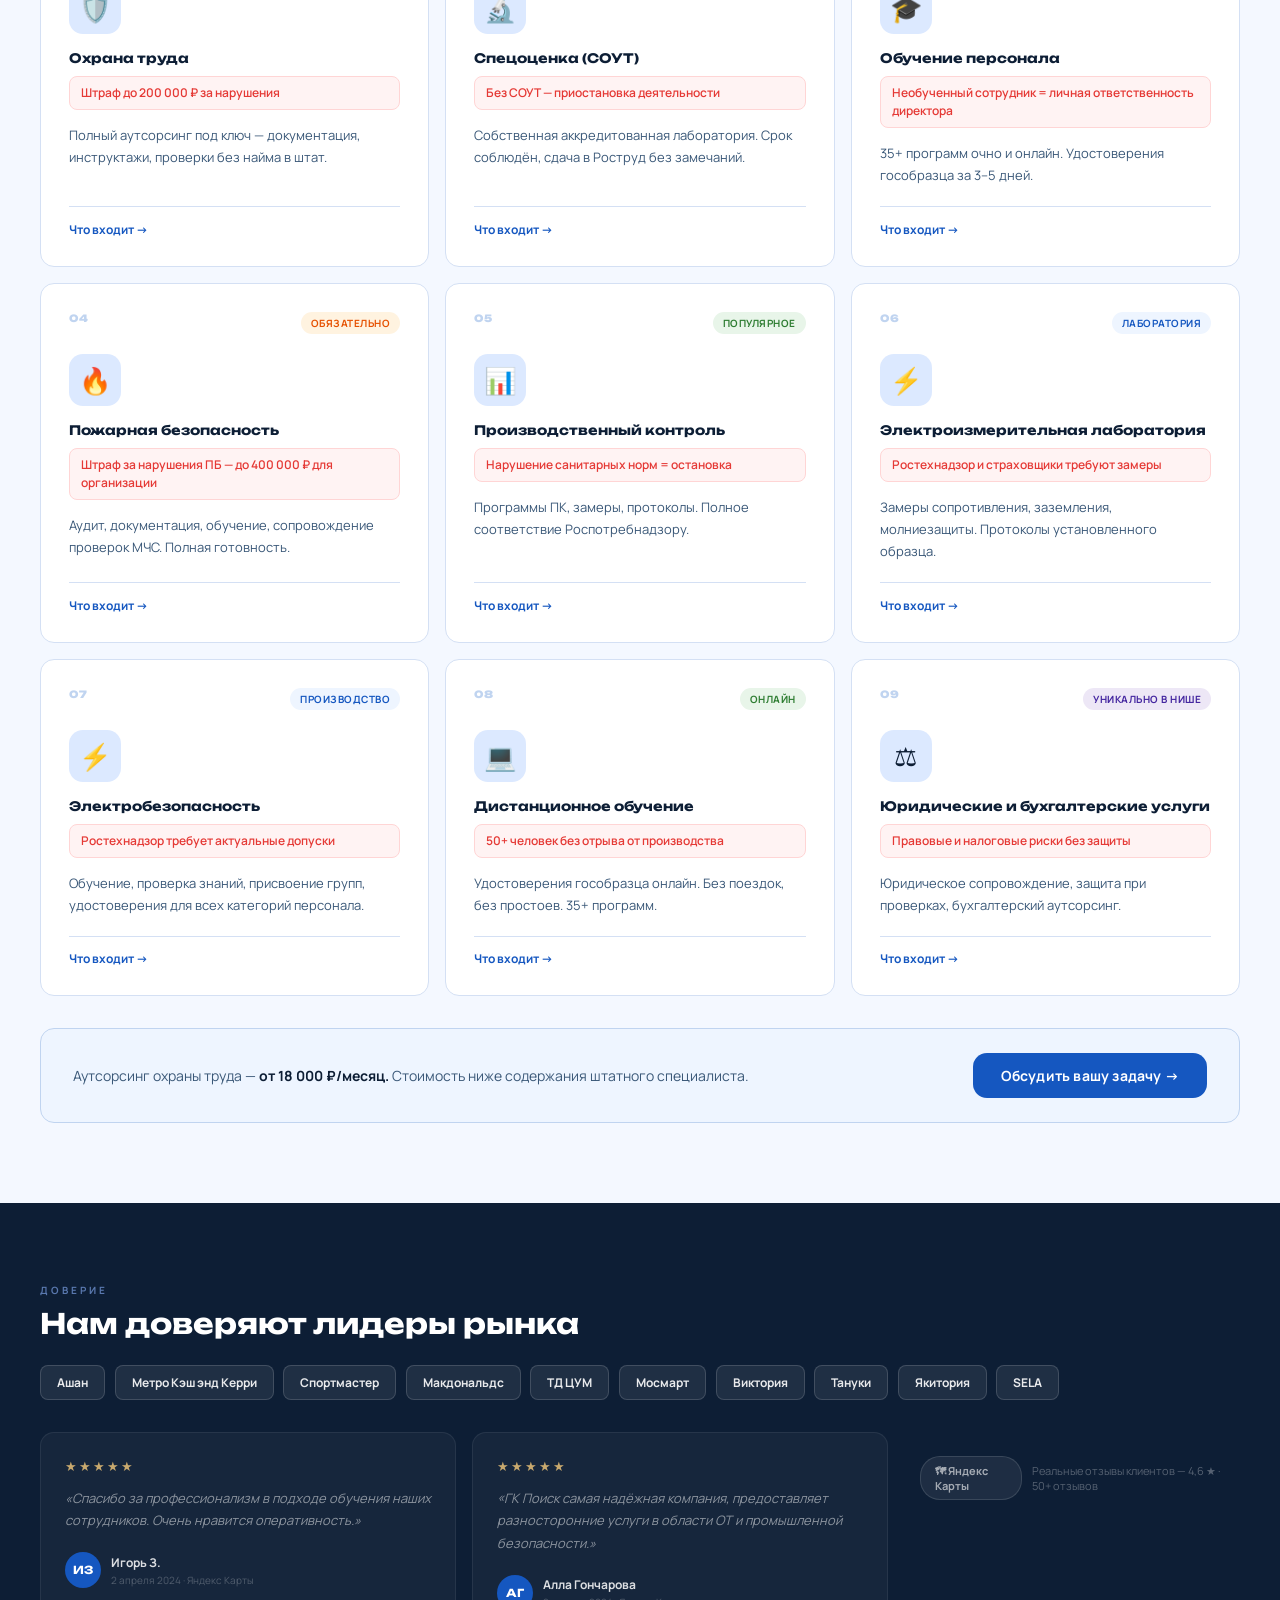
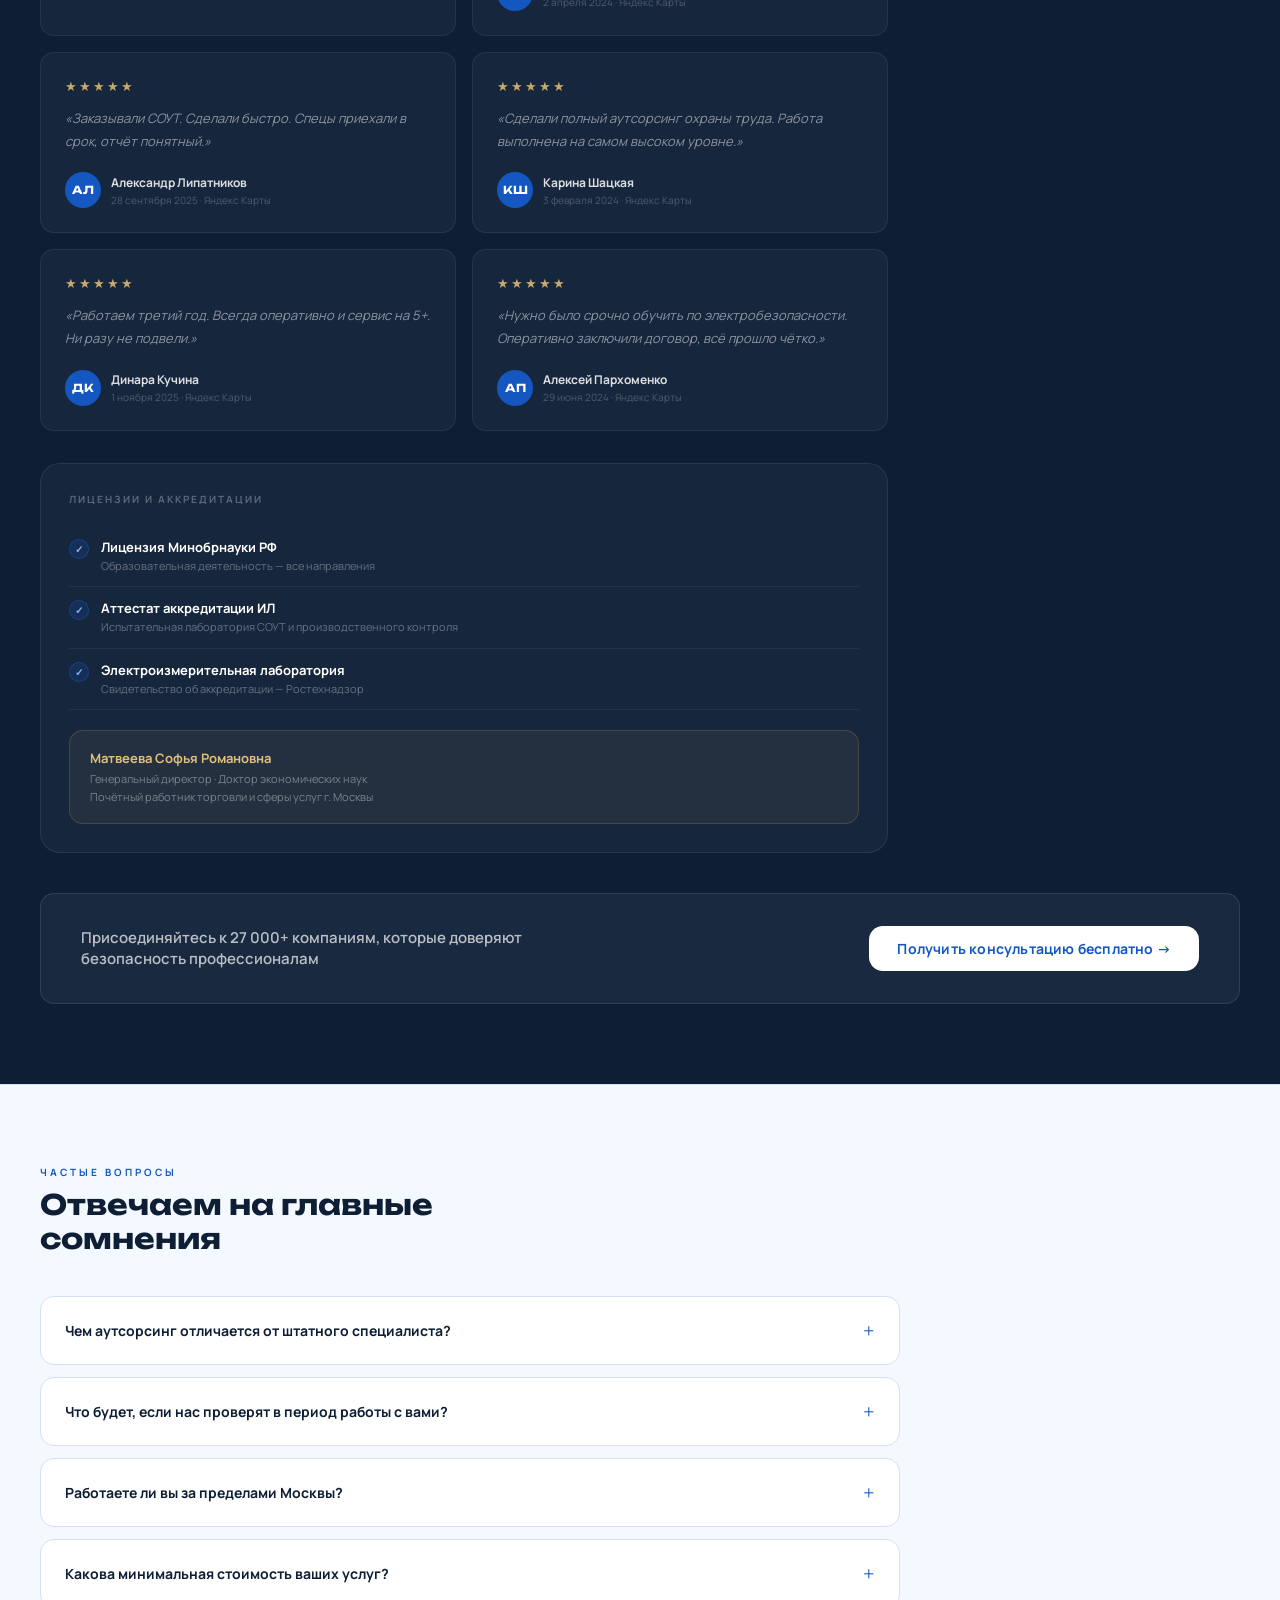
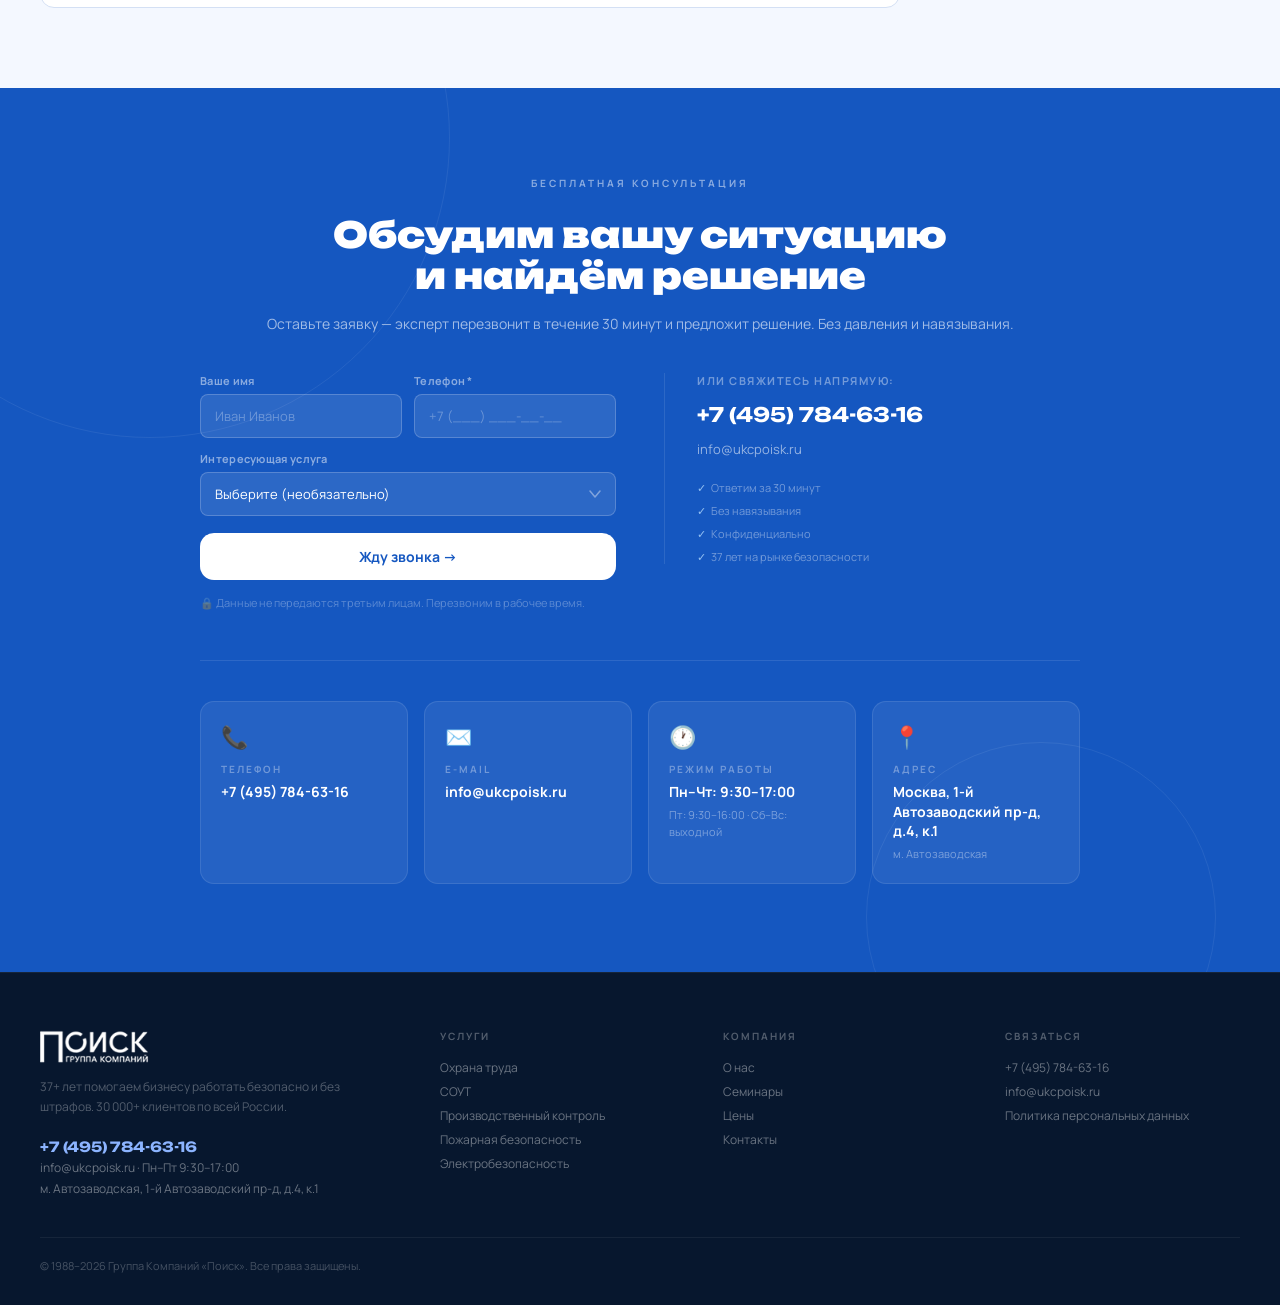
==== commit e167b1ec: "Add service modals, clickable hero chips, real Yandex reviews Co-Authored-By: Claude Sonnet 4.6 <nor" ====
--- a/index.html
+++ b/index.html
@@ -145,9 +145,16 @@
     <!-- Отзывы + Лицензии рядом -->
     <div class="proof-body">
       <div class="rv-g">
-        <div class="rv fade"><div class="rv-stars">★★★★★</div><div class="rv-q">«Работаем 8 лет. При внеплановой проверке ГИТ инспектор не нашёл ни одного нарушения. Это не случайность — это система.»</div><div class="rv-auth"><div class="rv-av">АК</div><div class="rv-nm"><strong>Андрей Козлов</strong><span>Директор по безопасности · машиностроительный завод, Москва, 850 сотрудников</span></div></div></div>
-        <div class="rv fade"><div class="rv-stars">★★★★★</div><div class="rv-q">«СОУТ на 200+ рабочих мест — 3 недели, сдача в Роструд без замечаний. Единственный подрядчик, которому доверяю.»</div><div class="rv-auth"><div class="rv-av">НВ</div><div class="rv-nm"><strong>Наталья Воронова</strong><span>Специалист по ОТ · торговая сеть, 200 магазинов</span></div></div></div>
-        <div class="rv fade"><div class="rv-stars">★★★★★</div><div class="rv-q">«Весь персонал дистанционно, без отрыва. Удостоверения в срок. Важно когда у тебя 600 человек в 6 городах.»</div><div class="rv-auth"><div class="rv-av">МС</div><div class="rv-nm"><strong>Михаил Самойлов</strong><span>HR-директор · IT-компания, Москва, 600 сотрудников</span></div></div></div>
+        <div class="rv fade"><div class="rv-stars">★★★★★</div><div class="rv-q">«Спасибо за профессионализм в подходе обучения наших сотрудников. Очень нравится оперативность.»</div><div class="rv-auth"><div class="rv-av">ИЗ</div><div class="rv-nm"><strong>Игорь З.</strong><div class="rv-date">2 апреля 2024 · Яндекс Карты</div></div></div></div>
+        <div class="rv fade"><div class="rv-stars">★★★★★</div><div class="rv-q">«ГК Поиск самая надёжная компания, предоставляет разносторонние услуги в области ОТ и промышленной безопасности.»</div><div class="rv-auth"><div class="rv-av">АГ</div><div class="rv-nm"><strong>Алла Гончарова</strong><div class="rv-date">2 апреля 2024 · Яндекс Карты</div></div></div></div>
+        <div class="rv fade"><div class="rv-stars">★★★★★</div><div class="rv-q">«Заказывали СОУТ. Сделали быстро. Спецы приехали в срок, отчёт понятный.»</div><div class="rv-auth"><div class="rv-av">АЛ</div><div class="rv-nm"><strong>Александр Липатников</strong><div class="rv-date">28 сентября 2025 · Яндекс Карты</div></div></div></div>
+        <div class="rv fade"><div class="rv-stars">★★★★★</div><div class="rv-q">«Сделали полный аутсорсинг охраны труда. Работа выполнена на самом высоком уровне.»</div><div class="rv-auth"><div class="rv-av">КШ</div><div class="rv-nm"><strong>Карина Шацкая</strong><div class="rv-date">3 февраля 2024 · Яндекс Карты</div></div></div></div>
+        <div class="rv fade"><div class="rv-stars">★★★★★</div><div class="rv-q">«Работаем третий год. Всегда оперативно и сервис на 5+. Ни разу не подвели.»</div><div class="rv-auth"><div class="rv-av">ДК</div><div class="rv-nm"><strong>Динара Кучина</strong><div class="rv-date">1 ноября 2025 · Яндекс Карты</div></div></div></div>
+        <div class="rv fade"><div class="rv-stars">★★★★★</div><div class="rv-q">«Нужно было срочно обучить по электробезопасности. Оперативно заключили договор, всё прошло чётко.»</div><div class="rv-auth"><div class="rv-av">АП</div><div class="rv-nm"><strong>Алексей Пархоменко</strong><div class="rv-date">29 июня 2024 · Яндекс Карты</div></div></div></div>
+      </div>
+      <div class="rv-source fade">
+        <span class="rv-source-badge">🗺 Яндекс Карты</span>
+        <span class="rv-source-text">Реальные отзывы клиентов — 4,6 ★ · 50+ отзывов</span>
       </div>
 
       <!-- Лицензии -->
@@ -327,6 +334,32 @@
   </div>
 </footer>
 
+<!-- SERVICE MODAL -->
+<div class="svc-modal-overlay" id="svc-modal">
+  <div class="svc-modal-box">
+    <button class="svc-modal-close" id="modal-close">✕</button>
+    <div class="svc-modal-header">
+      <div class="svc-modal-ico-wrap" id="modal-ico"></div>
+      <div class="svc-modal-htxt">
+        <div class="svc-modal-title" id="modal-title"></div>
+        <div class="svc-modal-badge" id="modal-badge"></div>
+      </div>
+    </div>
+    <div class="svc-modal-risk" id="modal-risk"></div>
+    <div class="svc-modal-section-label">Что входит в услугу</div>
+    <ul class="svc-modal-list" id="modal-list"></ul>
+    <div class="svc-modal-result">
+      <div class="svc-modal-result-label">Результат</div>
+      <div class="svc-modal-result-text" id="modal-result"></div>
+    </div>
+    <div class="svc-modal-price" id="modal-price"></div>
+    <div class="svc-modal-footer">
+      <a href="#cta" class="btn btn-lg" id="modal-cta">Обсудить с экспертом →</a>
+      <a href="tel:+74957846316" class="btn btn-lg btn-out">+7 (495) 784-63-16</a>
+    </div>
+  </div>
+</div>
+
 <script>
 // NAV HAMBURGER
 const ham = document.getElementById('nav-ham');
@@ -381,7 +414,9 @@
   SVCS.forEach((s,i)=>{
     const el=document.createElement('div');
     el.className='chip';
-    el.innerHTML=`<div class="chip-inner"><div class="chip-ico">${s.ico}</div><div><div class="chip-name">${s.name}</div><div class="chip-tag" style="color:${s.tc}">${s.tag}</div></div></div>`;
+    el.innerHTML=`<div class="chip-inner"><div class="chip-ico">${s.ico}</div><div><div class="chip-name">${s.name}</div><div class="chip-tag" style="color:${s.tc}">${s.tag}</div><div class="chip-hint">Подробнее →</div></div></div>`;
+    el.title=s.name;
+    el.addEventListener('click',()=>openModal(SVC_IDS[i]));
     root.appendChild(el);
     chips.push({el,bx:pos[i].x,by:pos[i].y,ph:Math.random()*Math.PI*2,ph2:Math.random()*Math.PI*2,ax:8+Math.random()*14,ay:6+Math.random()*12,sp:.25+Math.random()*.35});
   });
@@ -412,6 +447,9 @@
   drawLines(cur);
 }
 
+// CHIPS → service modal IDs
+const SVC_IDS=['sv-ot','sv-sout','sv-fire','sv-elec','sv-lab','sv-edu','sv-pk','sv-pk','sv-dist','sv-law'];
+
 if(window.innerWidth > 768){
   build();
   requestAnimationFrame(animate);
@@ -446,6 +484,80 @@
   e.forEach(en=>{ if(en.isIntersecting) en.target.classList.add('in'); });
 },{threshold:.08});
 document.querySelectorAll('.fade').forEach(el=>obs.observe(el));
+
+// ── SERVICE MODAL DATA ─────────────────────────────────────────
+const SVC_DATA={
+  'sv-ot':{ico:'🛡️',title:'Охрана труда',badge:'Обязательно по закону',badgeClass:'b-req',
+    risk:'Штраф до 200 000 ₽ и приостановка деятельности',
+    includes:['Назначение специалиста по ОТ — берём функцию на себя','Разработка и актуализация документации (инструкции, положения, журналы)','Проведение вводных и плановых инструктажей','Оценка профессиональных рисков по актуальным требованиям','Сопровождение при проверках ГИТ — специалист выезжает лично','Расследование несчастных случаев на производстве','Составление и подача отчётов в Роструд','Взаимодействие с ФСС по вопросам страхования'],
+    result:'Полная готовность к проверкам ГИТ. Документы актуальны. Штатный специалист не нужен.',price:'от 18 000 ₽/мес'},
+  'sv-sout':{ico:'🔬',title:'Спецоценка условий труда (СОУТ)',badge:'Обязательно каждые 5 лет',badgeClass:'b-req',
+    risk:'Без СОУТ — штраф до 80 000 ₽, приостановка деятельности',
+    includes:['Идентификация вредных и опасных факторов на рабочих местах','Инструментальные измерения собственной аккредитованной лабораторией','Оформление карт СОУТ и сводной ведомости результатов','Декларирование соответствия условий труда нормативам','Внесение результатов в ФГИС СОУТ (Роструд)','Ознакомление работников с результатами под подпись','Протоколы установленной формы — без замечаний'],
+    result:'Полный пакет документов. Сдача в Роструд без замечаний. Срок соблюдён.',price:'Индивидуально — по числу рабочих мест'},
+  'sv-edu':{ico:'🎓',title:'Обучение персонала',badge:'Популярное',badgeClass:'b-pop',
+    risk:'Необученный сотрудник = личная ответственность руководителя',
+    includes:['35+ программ: охрана труда, пожарная безопасность, ГО и ЧС','Работы на высоте (I, II, III уровни квалификации)','Первая помощь пострадавшим на производстве','Промышленная и экологическая безопасность','Очная форма в Москве или выезд преподавателя на объект','Дистанционная форма — без отрыва от производства','Удостоверения государственного образца за 3–5 дней'],
+    result:'Удостоверения гособразца. Все сотрудники обучены. Журналы в порядке.',price:'от 4 200 ₽/чел'},
+  'sv-fire':{ico:'🔥',title:'Пожарная безопасность',badge:'Обязательно по закону',badgeClass:'b-req',
+    risk:'Штраф за нарушения ПБ — до 400 000 ₽ для организации',
+    includes:['Аудит объекта на соответствие требованиям МЧС','Разработка документации: инструкции, приказы, журналы ПБ','Разработка и актуализация планов эвакуации','Обучение: пожарно-технический минимум (ПТМ)','Подготовка добровольных пожарных дружин','Заполнение и регистрация пожарной декларации','Технический надзор за средствами пожаротушения','Сопровождение проверок МЧС — специалист выезжает лично'],
+    result:'Полная готовность к проверкам МЧС. Документация в порядке.',price:'от 18 000 ₽'},
+  'sv-pk':{ico:'📊',title:'Производственный контроль',badge:'Санитарный надзор',badgeClass:'b-pop',
+    risk:'Нарушение требований Роспотребнадзора — приостановка деятельности',
+    includes:['Разработка программы производственного контроля (ППК)','Организация лабораторных исследований на объекте','Замеры воздуха рабочей зоны, освещённости, шума, вибрации','Микробиологический контроль для пищевых объектов','Химический анализ воды, почвы, воздуха','Протоколы измерений установленного образца','Ведение журналов производственного контроля'],
+    result:'Программа ПК утверждена. Протоколы для Роспотребнадзора готовы.',price:'Индивидуально — по объектам и факторам'},
+  'sv-lab':{ico:'⚡',title:'Электроизмерительная лаборатория',badge:'Аккредитация Ростехнадзора',badgeClass:'b-lab',
+    risk:'Ростехнадзор и страховщики требуют актуальные протоколы измерений',
+    includes:['Измерение сопротивления изоляции кабелей и проводов','Проверка заземляющих устройств и молниезащиты','Измерение сопротивления петли фаза-нуль','Испытание защитных средств (перчатки, галоши)','Проверка автоматических выключателей и УЗО','Тепловизионный контроль электрооборудования','Протоколы установленного образца — принимает Ростехнадзор'],
+    result:'Протоколы для Ростехнадзора, страховщиков, Роспотребнадзора.',price:'Индивидуально — по объёму измерений'},
+  'sv-elec':{ico:'⚡',title:'Электробезопасность',badge:'Ростехнадзор',badgeClass:'b-lab',
+    risk:'Работа с электроустановками без допуска — уголовная ответственность',
+    includes:['Присвоение I группы неэлектротехническому персоналу','Присвоение II–V групп электротехническому персоналу','Проверка знаний ПТЭ и ПТБ электроустановок','Обучение в очной и дистанционной форме','Удостоверения установленного образца с группой допуска','Формирование аттестационной комиссии на предприятии','Первичная и повторная аттестация'],
+    result:'Удостоверения с группой допуска. Журнал проверки знаний. Комиссия создана.',price:'от 3 500 ₽/чел'},
+  'sv-dist':{ico:'💻',title:'Дистанционное обучение',badge:'Онлайн · Без отрыва',badgeClass:'b-pop',
+    risk:'50+ человек в аудитории — простой производства и командировки',
+    includes:['35+ программ на платформе study-ukcpoisk.ru','Охрана труда, пожарная безопасность, электробезопасность, ГО и ЧС','Доступ 24/7 — обучение в любое удобное время','Контроль прохождения курсов для HR и руководителей','Итоговое тестирование + протокол аттестационной комиссии','Удостоверения гособразца — доставка почтой или курьером','Групповые скидки от 10 сотрудников'],
+    result:'Удостоверения гособразца без командировок и простоев производства.',price:'от 2 800 ₽/чел (онлайн)'},
+  'sv-law':{ico:'⚖',title:'Юридические и бухгалтерские услуги',badge:'Уникально в нише',badgeClass:'b-uniq',
+    risk:'Правовые и налоговые риски без профессиональной защиты',
+    includes:['Юридическое сопровождение при проверках ГИТ, МЧС, Ростехнадзора','Обжалование штрафов и предписаний контролирующих органов','Защита интересов компании в суде','Консультации по трудовому и корпоративному законодательству','Бухгалтерский аутсорсинг — ведение учёта','Налоговая оптимизация в рамках закона','Кадровый документооборот и проверка трудовых договоров'],
+    result:'Защита при проверках. Снижение рисков штрафов и санкций.',price:'По запросу'},
+};
+
+function openModal(id){
+  const d=SVC_DATA[id]; if(!d)return;
+  document.getElementById('modal-ico').textContent=d.ico;
+  document.getElementById('modal-title').textContent=d.title;
+  const badge=document.getElementById('modal-badge');
+  badge.textContent=d.badge; badge.className='svc-modal-badge '+d.badgeClass;
+  document.getElementById('modal-risk').textContent=d.risk;
+  document.getElementById('modal-list').innerHTML=d.includes.map(t=>`<li>${t}</li>`).join('');
+  document.getElementById('modal-result').textContent=d.result;
+  document.getElementById('modal-price').innerHTML=`Стоимость: <strong>${d.price}</strong>`;
+  document.getElementById('svc-modal').classList.add('open');
+  document.body.style.overflow='hidden';
+}
+function _closeModal(){
+  document.getElementById('svc-modal').classList.remove('open');
+  document.body.style.overflow='';
+}
+document.getElementById('svc-modal').addEventListener('click',e=>{
+  if(e.target===document.getElementById('svc-modal'))_closeModal();
+});
+document.getElementById('modal-close').addEventListener('click',_closeModal);
+document.getElementById('modal-cta').addEventListener('click',_closeModal);
+document.addEventListener('keydown',e=>{ if(e.key==='Escape')_closeModal(); });
+
+// Make service cards clickable
+document.querySelectorAll('.sv[id]').forEach(card=>{
+  card.style.cursor='pointer';
+  const more=card.querySelector('.sv-more');
+  if(more){ more.textContent='Что входит →'; more.removeAttribute('href'); }
+  card.addEventListener('click',function(e){
+    if(!e.target.closest('a[href]'))openModal(card.id);
+  });
+});
 </script>
 </body>
 </html>
--- a/poisk_landing.css
+++ b/poisk_landing.css
@@ -390,6 +390,66 @@
 .fade { opacity: 0; transform: translateY(22px); transition: opacity .6s ease, transform .6s ease; }
 .fade.in { opacity: 1; transform: none; }
 
+/* CHIPS — clickable */
+#chips-root { pointer-events: none; }
+.chip { pointer-events: auto; cursor: pointer; }
+.chip-inner { transition: box-shadow .2s, transform .18s, border-color .2s; }
+.chip:hover .chip-inner { box-shadow: 0 8px 28px rgba(21,87,192,.18); border-color: var(--ice3); transform: scale(1.04); }
+.chip-hint { font-size: 9px; color: var(--blue); font-weight: 600; letter-spacing: .3px; margin-top: 3px; opacity: 0; transition: opacity .2s; }
+.chip:hover .chip-hint { opacity: 1; }
+
+/* REVIEWS — 2-column grid for 6 reviews */
+.rv-g { display: grid; grid-template-columns: repeat(2,1fr); gap: 1rem; }
+.rv-source { display: flex; align-items: center; gap: 10px; margin-top: 1.5rem; }
+.rv-source-badge { display: inline-flex; align-items: center; gap: 7px; background: rgba(255,255,255,.07); border: 1px solid rgba(255,255,255,.12); border-radius: 20px; padding: 6px 14px; font-size: 11px; font-weight: 700; color: rgba(255,255,255,.6); }
+.rv-source-text { font-size: 11px; color: rgba(255,255,255,.3); }
+.rv-date { font-size: 10px; color: rgba(255,255,255,.25); margin-top: 2px; }
+
+/* SERVICE MODAL */
+.svc-modal-overlay {
+  position: fixed; inset: 0; z-index: 1000;
+  background: rgba(11,22,40,.72); backdrop-filter: blur(6px);
+  display: flex; align-items: center; justify-content: center; padding: 1.5rem;
+  opacity: 0; pointer-events: none; transition: opacity .22s;
+}
+.svc-modal-overlay.open { opacity: 1; pointer-events: all; }
+.svc-modal-box {
+  background: white; border-radius: 20px; max-width: 560px; width: 100%;
+  padding: 2.25rem 2.5rem; position: relative; max-height: 90vh; overflow-y: auto;
+  transform: translateY(28px) scale(.96);
+  transition: transform .3s cubic-bezier(.34,1.4,.64,1);
+  box-shadow: 0 24px 80px rgba(11,22,40,.35);
+}
+.svc-modal-overlay.open .svc-modal-box { transform: none; }
+.svc-modal-close {
+  position: absolute; top: 1.1rem; right: 1.1rem; width: 30px; height: 30px;
+  background: var(--surface); border: 1px solid var(--border); border-radius: 50%;
+  cursor: pointer; font-size: 13px; color: var(--muted);
+  display: flex; align-items: center; justify-content: center; transition: all .2s;
+}
+.svc-modal-close:hover { background: var(--border2); color: var(--text); }
+.svc-modal-header { display: flex; align-items: flex-start; gap: 1rem; margin-bottom: 1.25rem; }
+.svc-modal-ico-wrap { width: 54px; height: 54px; background: var(--ice2); border-radius: 14px; display: flex; align-items: center; justify-content: center; font-size: 26px; flex-shrink: 0; }
+.svc-modal-htxt { flex: 1; }
+.svc-modal-title { font-family: 'Unbounded', sans-serif; font-size: 1rem; font-weight: 700; color: var(--text); line-height: 1.25; margin-bottom: .35rem; }
+.svc-modal-badge { display: inline-flex; align-items: center; font-size: 10px; font-weight: 700; text-transform: uppercase; letter-spacing: .5px; padding: 3px 10px; border-radius: 20px; }
+.svc-modal-risk { background: #FFF3F3; border: 1px solid #FFCDD2; border-radius: var(--r); padding: 9px 13px; font-size: 12px; font-weight: 600; color: var(--red); margin-bottom: 1.25rem; display: flex; align-items: flex-start; gap: 8px; line-height: 1.5; }
+.svc-modal-risk::before { content: '⚠'; flex-shrink: 0; }
+.svc-modal-section-label { font-size: 9px; font-weight: 700; letter-spacing: 2px; text-transform: uppercase; color: var(--muted); margin-bottom: .75rem; }
+.svc-modal-list { list-style: none; display: flex; flex-direction: column; gap: .45rem; margin-bottom: 1.25rem; }
+.svc-modal-list li { display: flex; align-items: flex-start; gap: 9px; font-size: 13px; color: var(--mid); line-height: 1.6; }
+.svc-modal-list li::before { content: '✓'; color: var(--green); font-weight: 700; font-size: 11px; margin-top: 3px; flex-shrink: 0; }
+.svc-modal-result { background: var(--ice); border: 1px solid var(--border2); border-radius: var(--r); padding: 11px 15px; margin-bottom: 1.25rem; }
+.svc-modal-result-label { font-size: 9px; font-weight: 700; letter-spacing: 1.5px; text-transform: uppercase; color: var(--blue); margin-bottom: 4px; }
+.svc-modal-result-text { font-size: 13px; color: var(--text); font-weight: 600; line-height: 1.5; }
+.svc-modal-price { font-size: 13px; color: var(--mid); margin-bottom: 1.5rem; }
+.svc-modal-price strong { color: var(--text); font-size: 15px; }
+.svc-modal-footer { display: flex; gap: .75rem; flex-wrap: wrap; }
+@media (max-width: 480px) {
+  .svc-modal-box { padding: 1.5rem; }
+  .svc-modal-footer .btn { width: 100%; justify-content: center; }
+}
+
 /* ===================== RESPONSIVE ===================== */
 
 /* 1200px — slight adjustments */
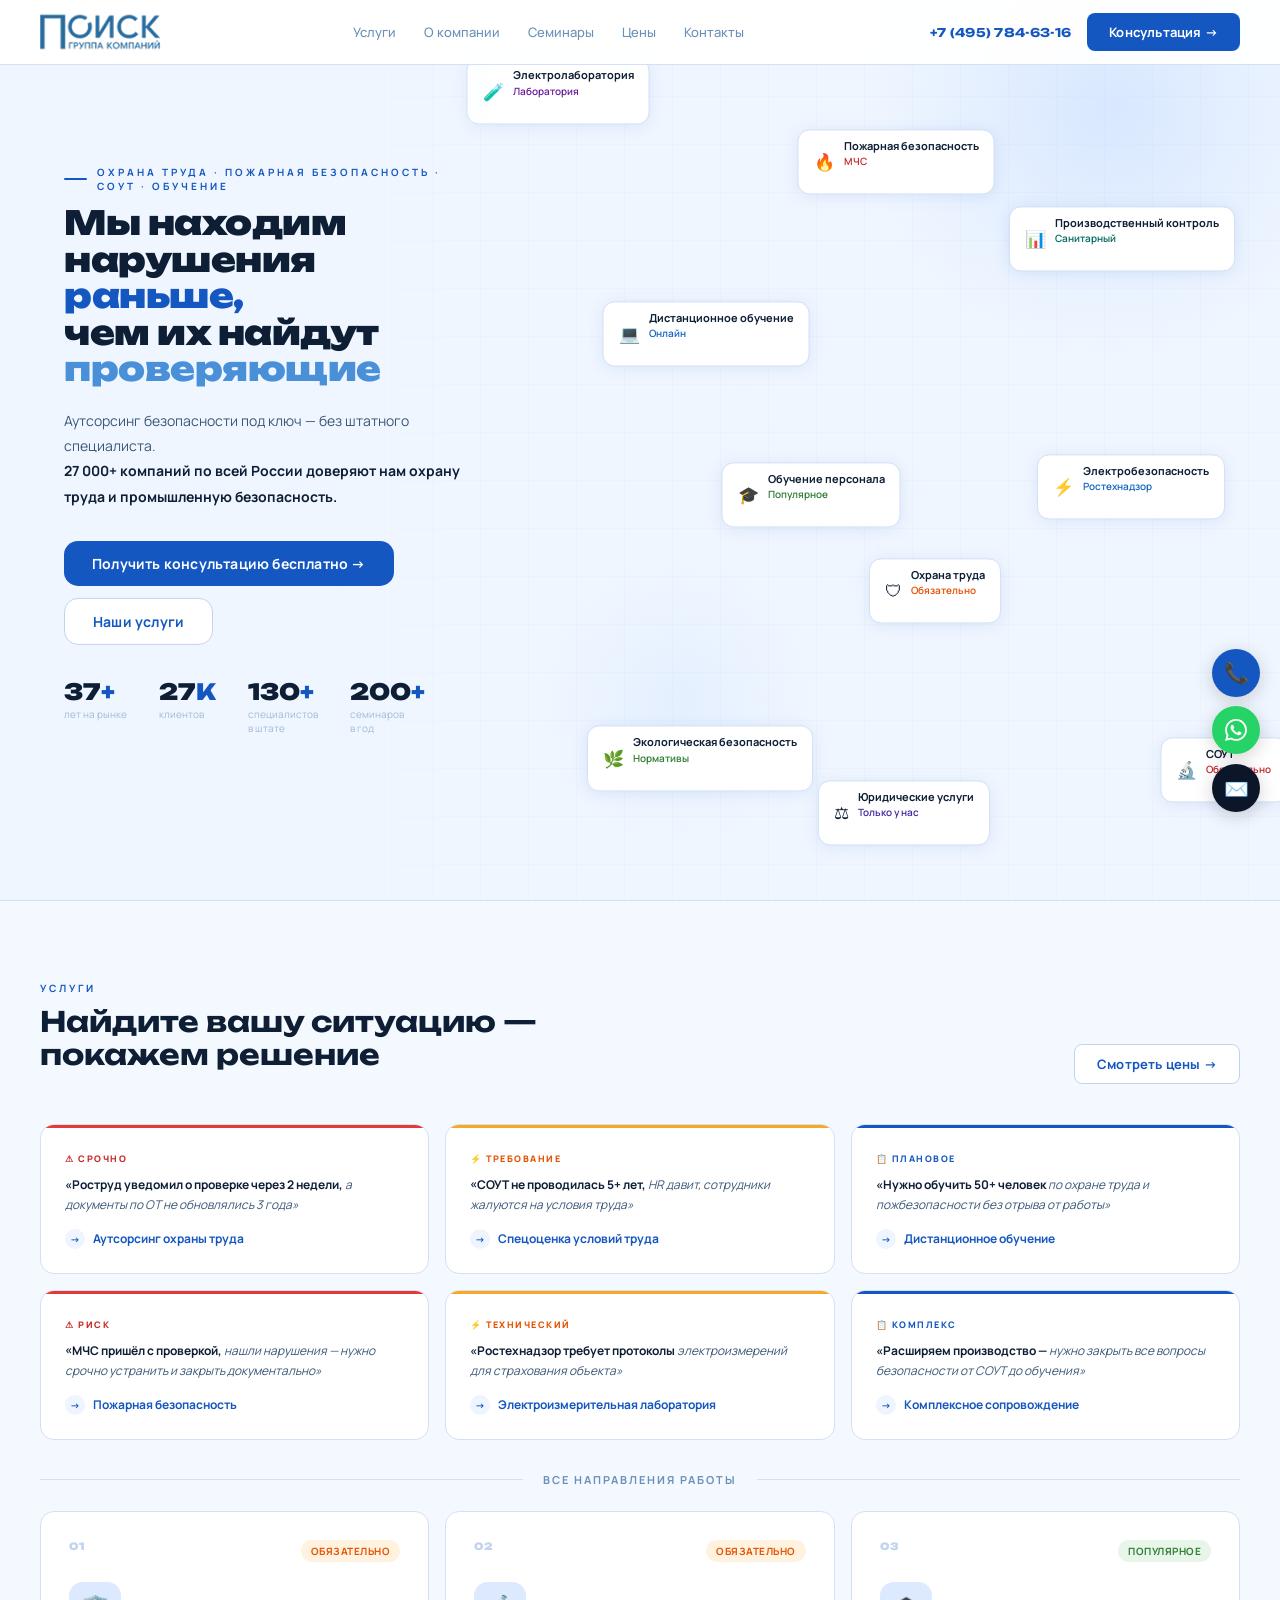
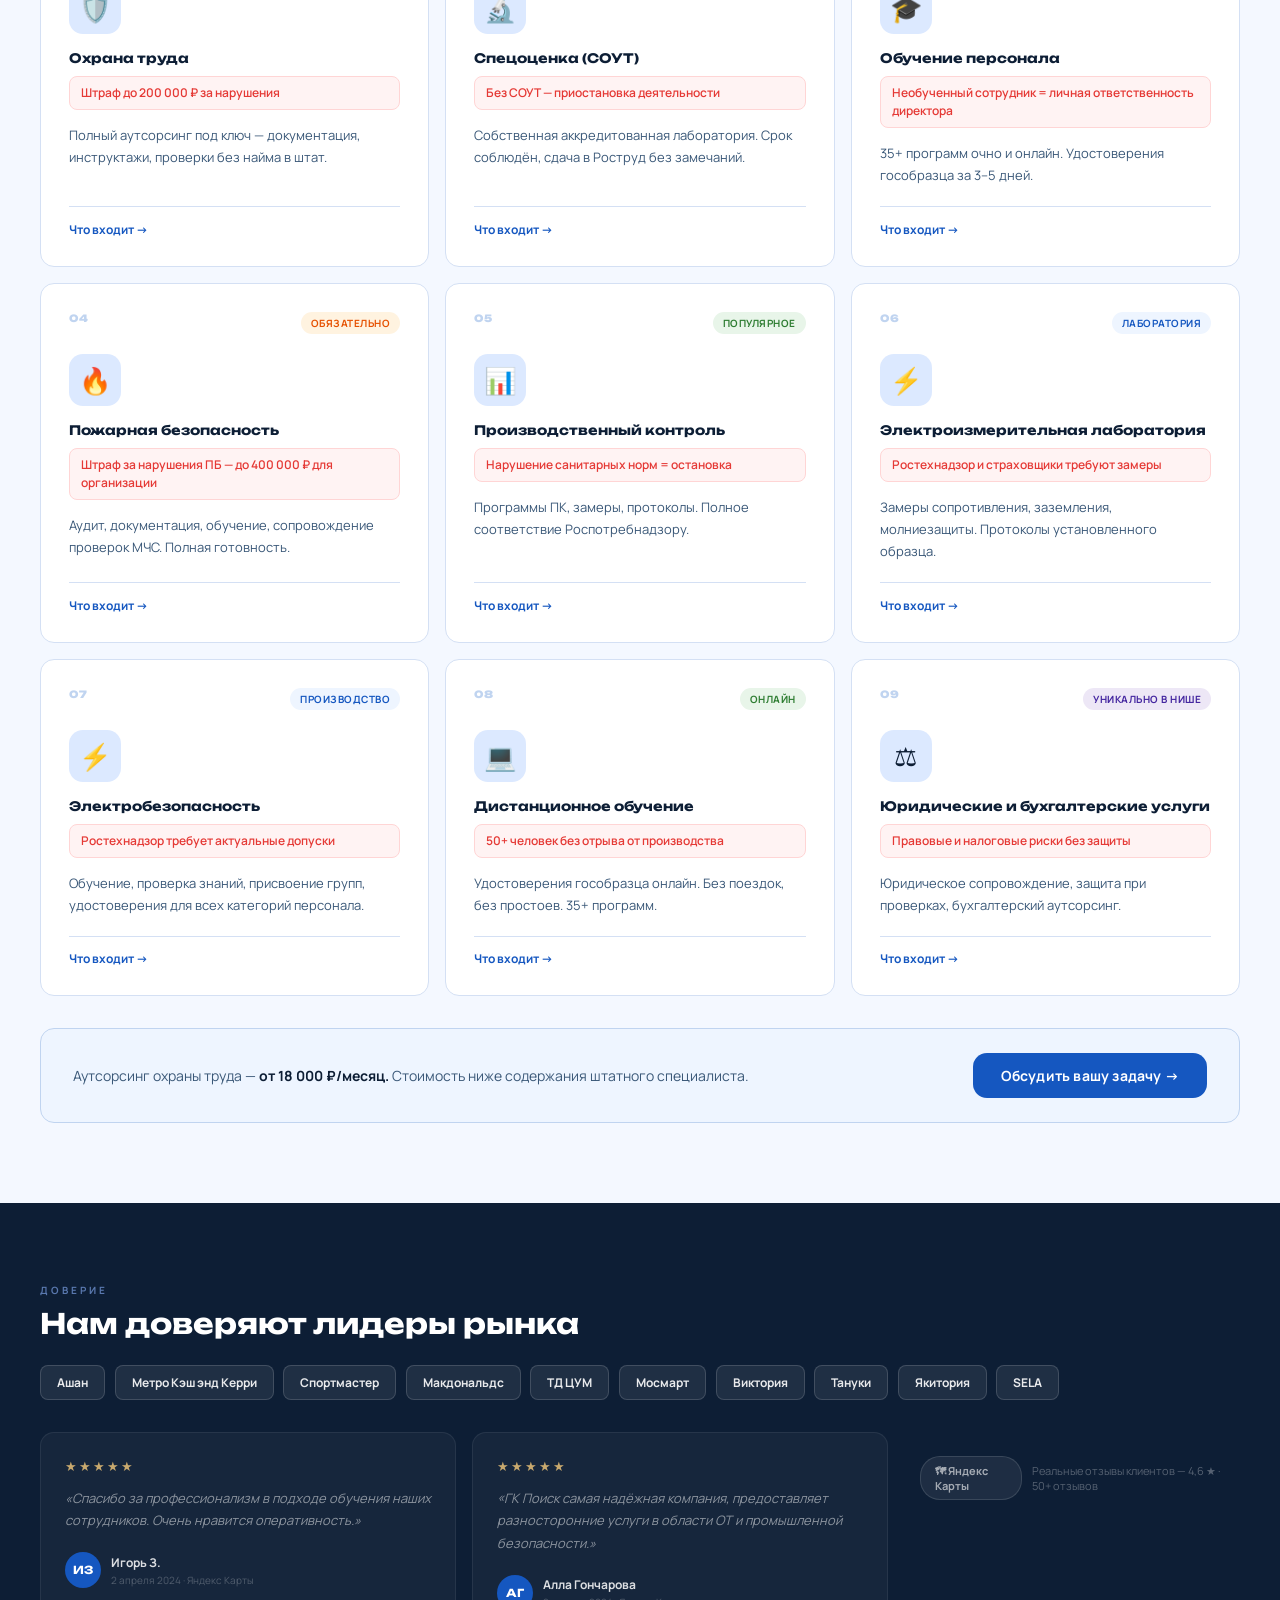
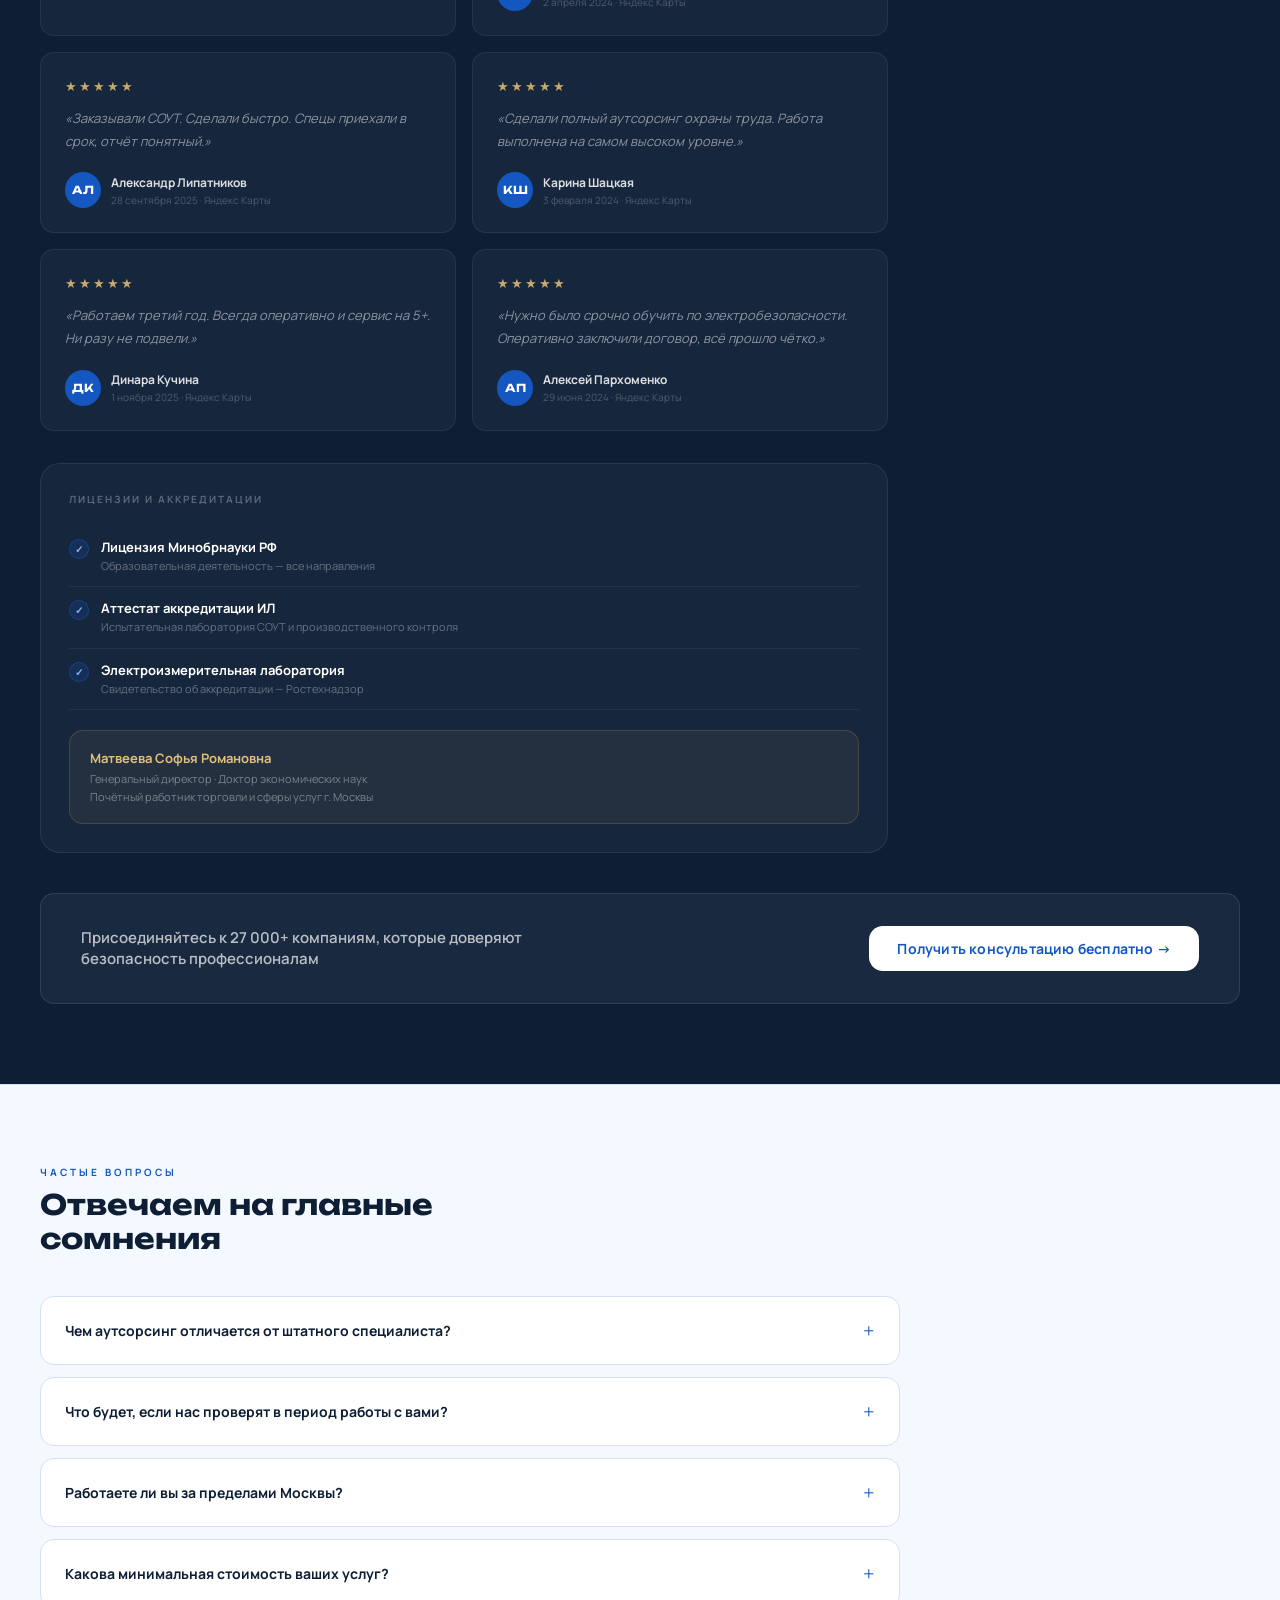
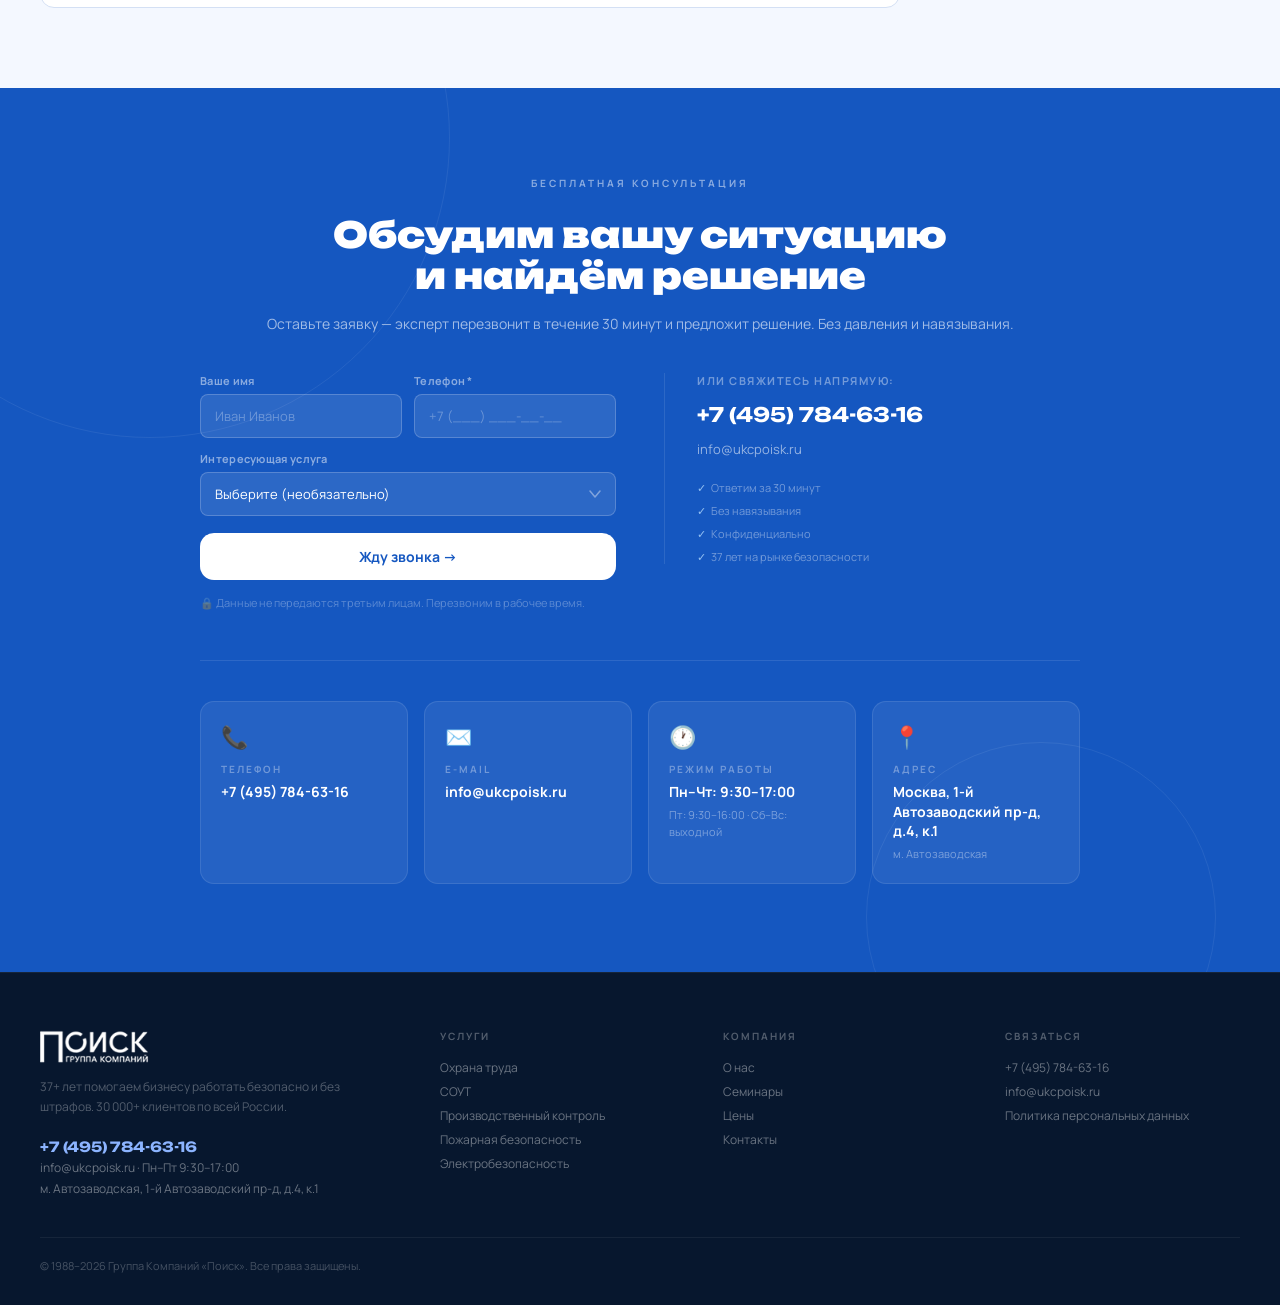
==== commit 5ec1d1e7: "Redesign about page, add floating contacts and mobile sticky CTA Co-Authored-By: Claude Sonnet 4.6 <" ====
--- a/index.html
+++ b/index.html
@@ -333,6 +333,21 @@
     </div>
   </div>
 </footer>
+
+<!-- FLOATING CONTACTS -->
+<div class="float-contacts">
+  <a href="tel:+74957846316" class="float-btn float-phone" title="Позвонить">📞</a>
+  <a href="https://wa.me/74957846316" class="float-btn float-wa" title="WhatsApp" target="_blank" rel="noopener">
+    <svg width="22" height="22" viewBox="0 0 24 24" fill="white"><path d="M17.472 14.382c-.297-.149-1.758-.867-2.03-.967-.273-.099-.471-.148-.67.15-.197.297-.767.966-.94 1.164-.173.199-.347.223-.644.075-.297-.15-1.255-.463-2.39-1.475-.883-.788-1.48-1.761-1.653-2.059-.173-.297-.018-.458.13-.606.134-.133.298-.347.446-.52.149-.174.198-.298.298-.497.099-.198.05-.371-.025-.52-.075-.149-.669-1.612-.916-2.207-.242-.579-.487-.5-.669-.51-.173-.008-.371-.01-.57-.01-.198 0-.52.074-.792.372-.272.297-1.04 1.016-1.04 2.479 0 1.462 1.065 2.875 1.213 3.074.149.198 2.096 3.2 5.077 4.487.709.306 1.262.489 1.694.625.712.227 1.36.195 1.871.118.571-.085 1.758-.719 2.006-1.413.248-.694.248-1.289.173-1.413-.074-.124-.272-.198-.57-.347m-5.421 7.403h-.004a9.87 9.87 0 01-5.031-1.378l-.361-.214-3.741.982.998-3.648-.235-.374a9.86 9.86 0 01-1.51-5.26c.001-5.45 4.436-9.884 9.888-9.884 2.64 0 5.122 1.03 6.988 2.898a9.825 9.825 0 012.893 6.994c-.003 5.45-4.437 9.884-9.885 9.884m8.413-18.297A11.815 11.815 0 0012.05 0C5.495 0 .16 5.335.157 11.892c0 2.096.547 4.142 1.588 5.945L.057 24l6.305-1.654a11.882 11.882 0 005.683 1.448h.005c6.554 0 11.89-5.335 11.893-11.893a11.821 11.821 0 00-3.48-8.413z"/></svg>
+  </a>
+  <a href="mailto:info@ukcpoisk.ru" class="float-btn float-mail" title="Email">✉️</a>
+</div>
+
+<!-- MOBILE STICKY BAR -->
+<div class="mobile-sticky-bar">
+  <a href="tel:+74957846316" class="msb-btn msb-call">📞 Позвонить</a>
+  <a href="#cta" class="msb-btn msb-cta">Оставить заявку →</a>
+</div>
 
 <!-- SERVICE MODAL -->
 <div class="svc-modal-overlay" id="svc-modal">
--- a/poisk_landing.css
+++ b/poisk_landing.css
@@ -450,6 +450,45 @@
   .svc-modal-footer .btn { width: 100%; justify-content: center; }
 }
 
+/* FLOATING CONTACTS */
+.float-contacts {
+  position: fixed; right: 1.25rem; bottom: 5.5rem; z-index: 200;
+  display: flex; flex-direction: column; gap: .6rem; align-items: center;
+}
+.float-btn {
+  width: 48px; height: 48px; border-radius: 50%;
+  display: flex; align-items: center; justify-content: center;
+  font-size: 20px; text-decoration: none; box-shadow: 0 4px 18px rgba(0,0,0,.18);
+  transition: transform .2s, box-shadow .2s;
+}
+.float-btn:hover { transform: scale(1.12); box-shadow: 0 8px 28px rgba(0,0,0,.22); }
+.float-phone { background: var(--blue); }
+.float-wa   { background: #25D366; }
+.float-mail { background: var(--navy); }
+
+/* MOBILE STICKY BAR */
+.mobile-sticky-bar {
+  display: none; position: fixed; bottom: 0; left: 0; right: 0; z-index: 199;
+  background: white; border-top: 1px solid var(--border);
+  padding: .75rem 1rem; gap: .6rem;
+  box-shadow: 0 -4px 24px rgba(11,22,40,.1);
+}
+.msb-btn {
+  flex: 1; display: flex; align-items: center; justify-content: center;
+  padding: 12px; border-radius: var(--r); font-size: 13px; font-weight: 700;
+  text-decoration: none; transition: all .2s;
+}
+.msb-call { background: var(--surface); border: 1.5px solid var(--border2); color: var(--text); }
+.msb-call:hover { border-color: var(--blue); color: var(--blue); }
+.msb-cta  { background: var(--blue); color: white; }
+.msb-cta:hover { background: var(--blue2); }
+
+@media (max-width: 768px) {
+  .mobile-sticky-bar { display: flex; }
+  .float-contacts { bottom: 5rem; right: .85rem; }
+  .float-btn { width: 44px; height: 44px; font-size: 18px; }
+}
+
 /* ===================== RESPONSIVE ===================== */
 
 /* 1200px — slight adjustments */
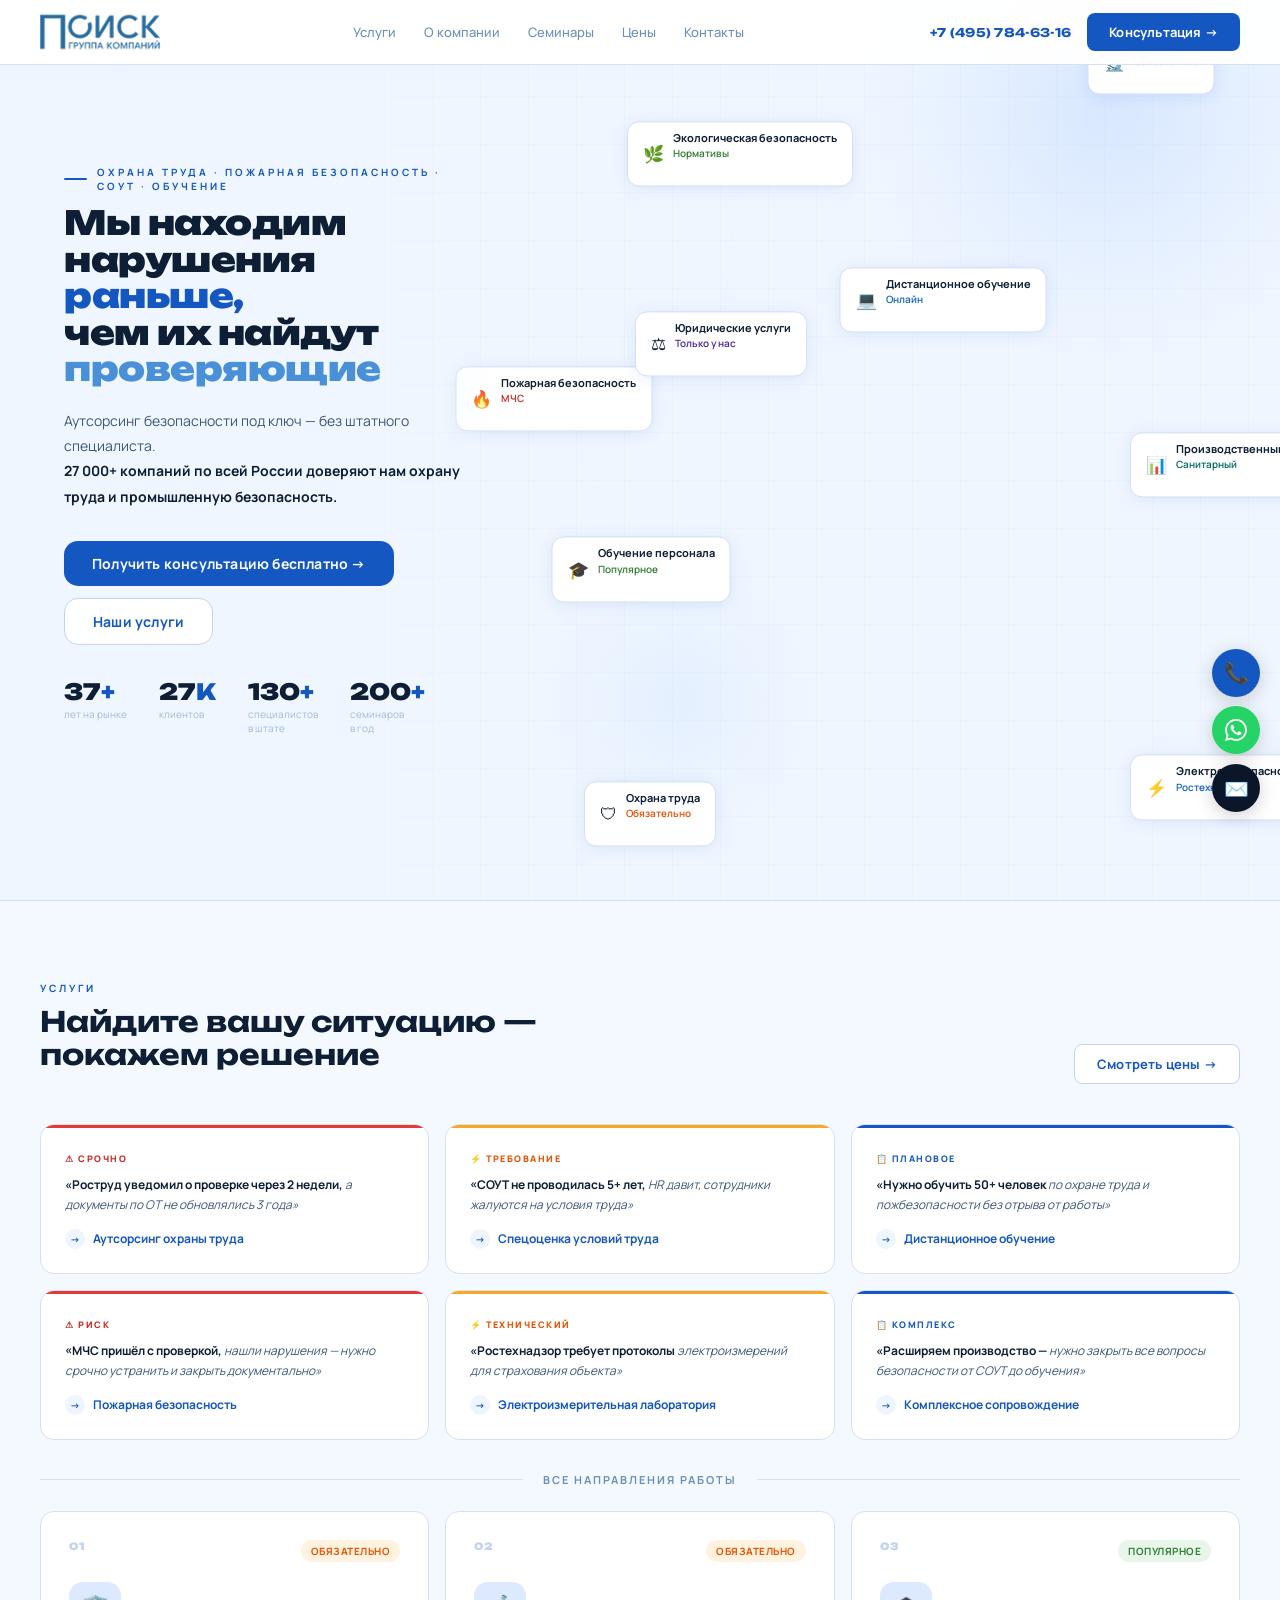
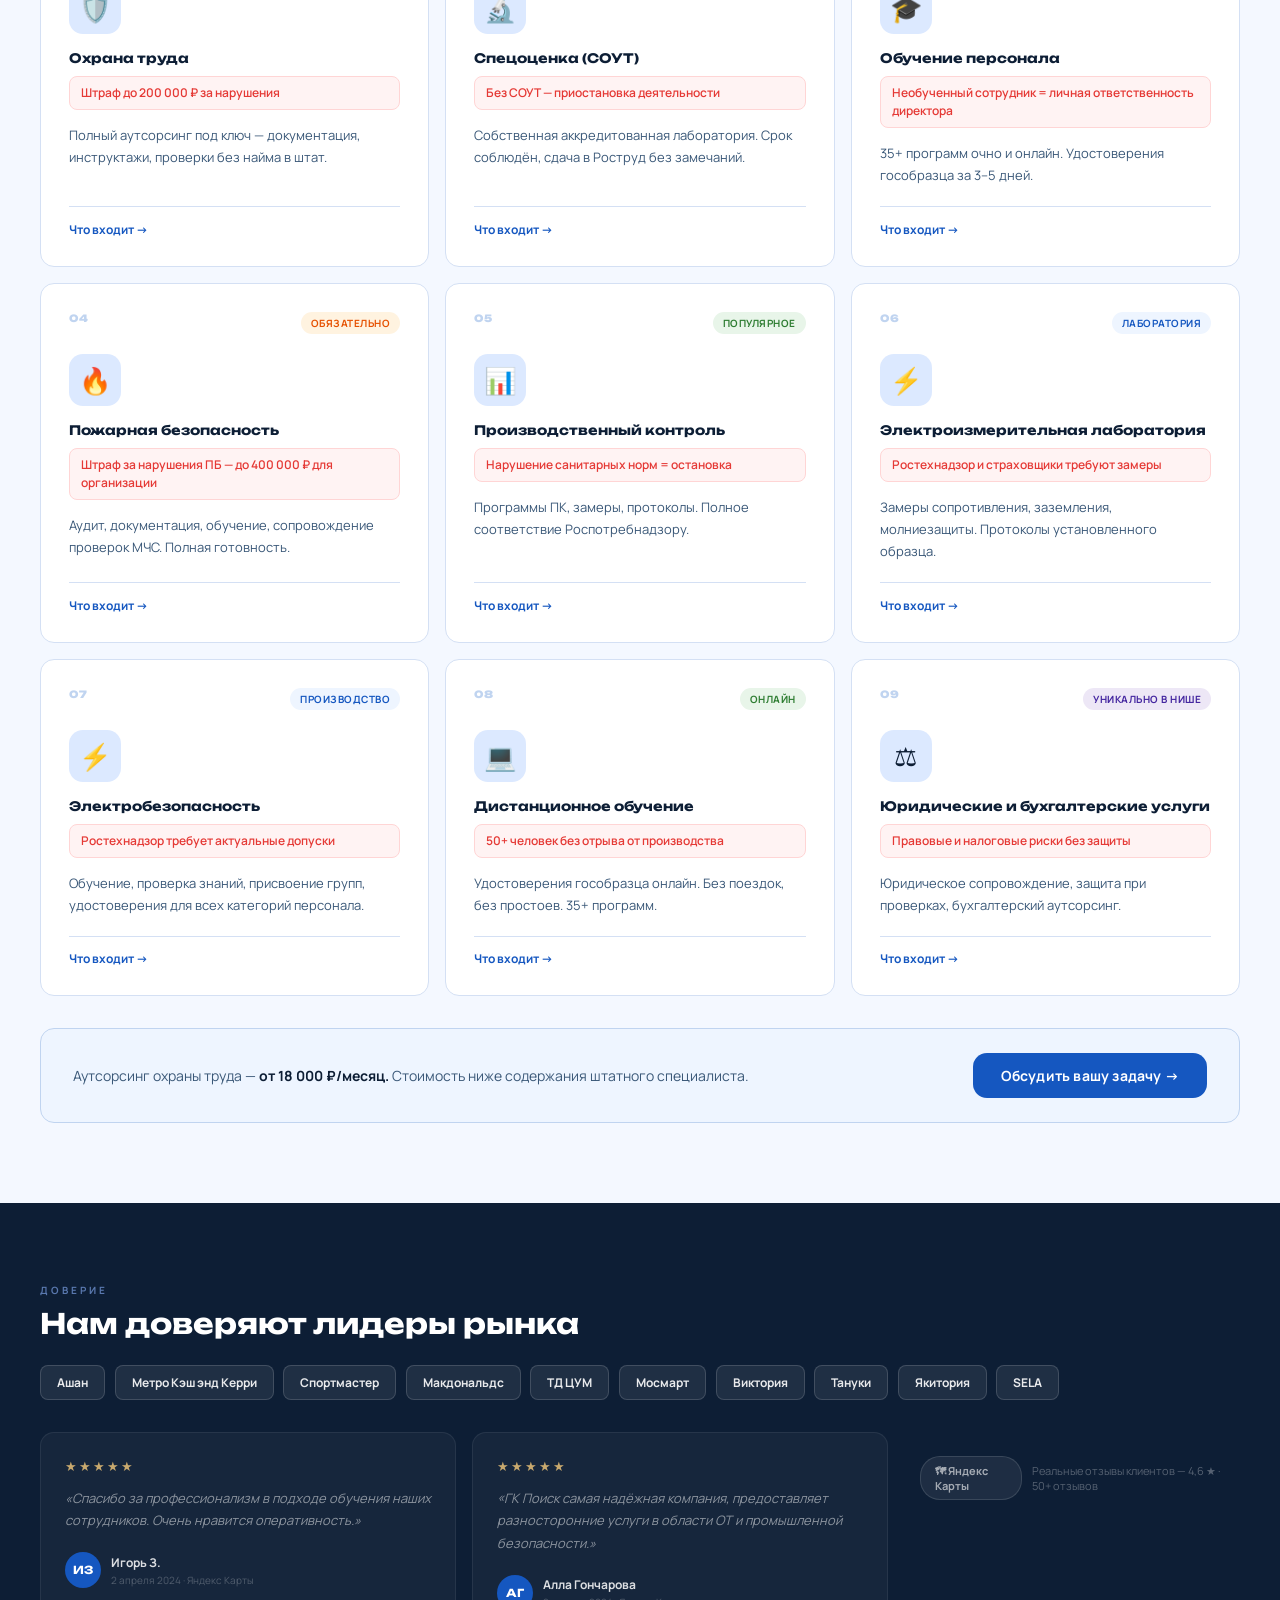
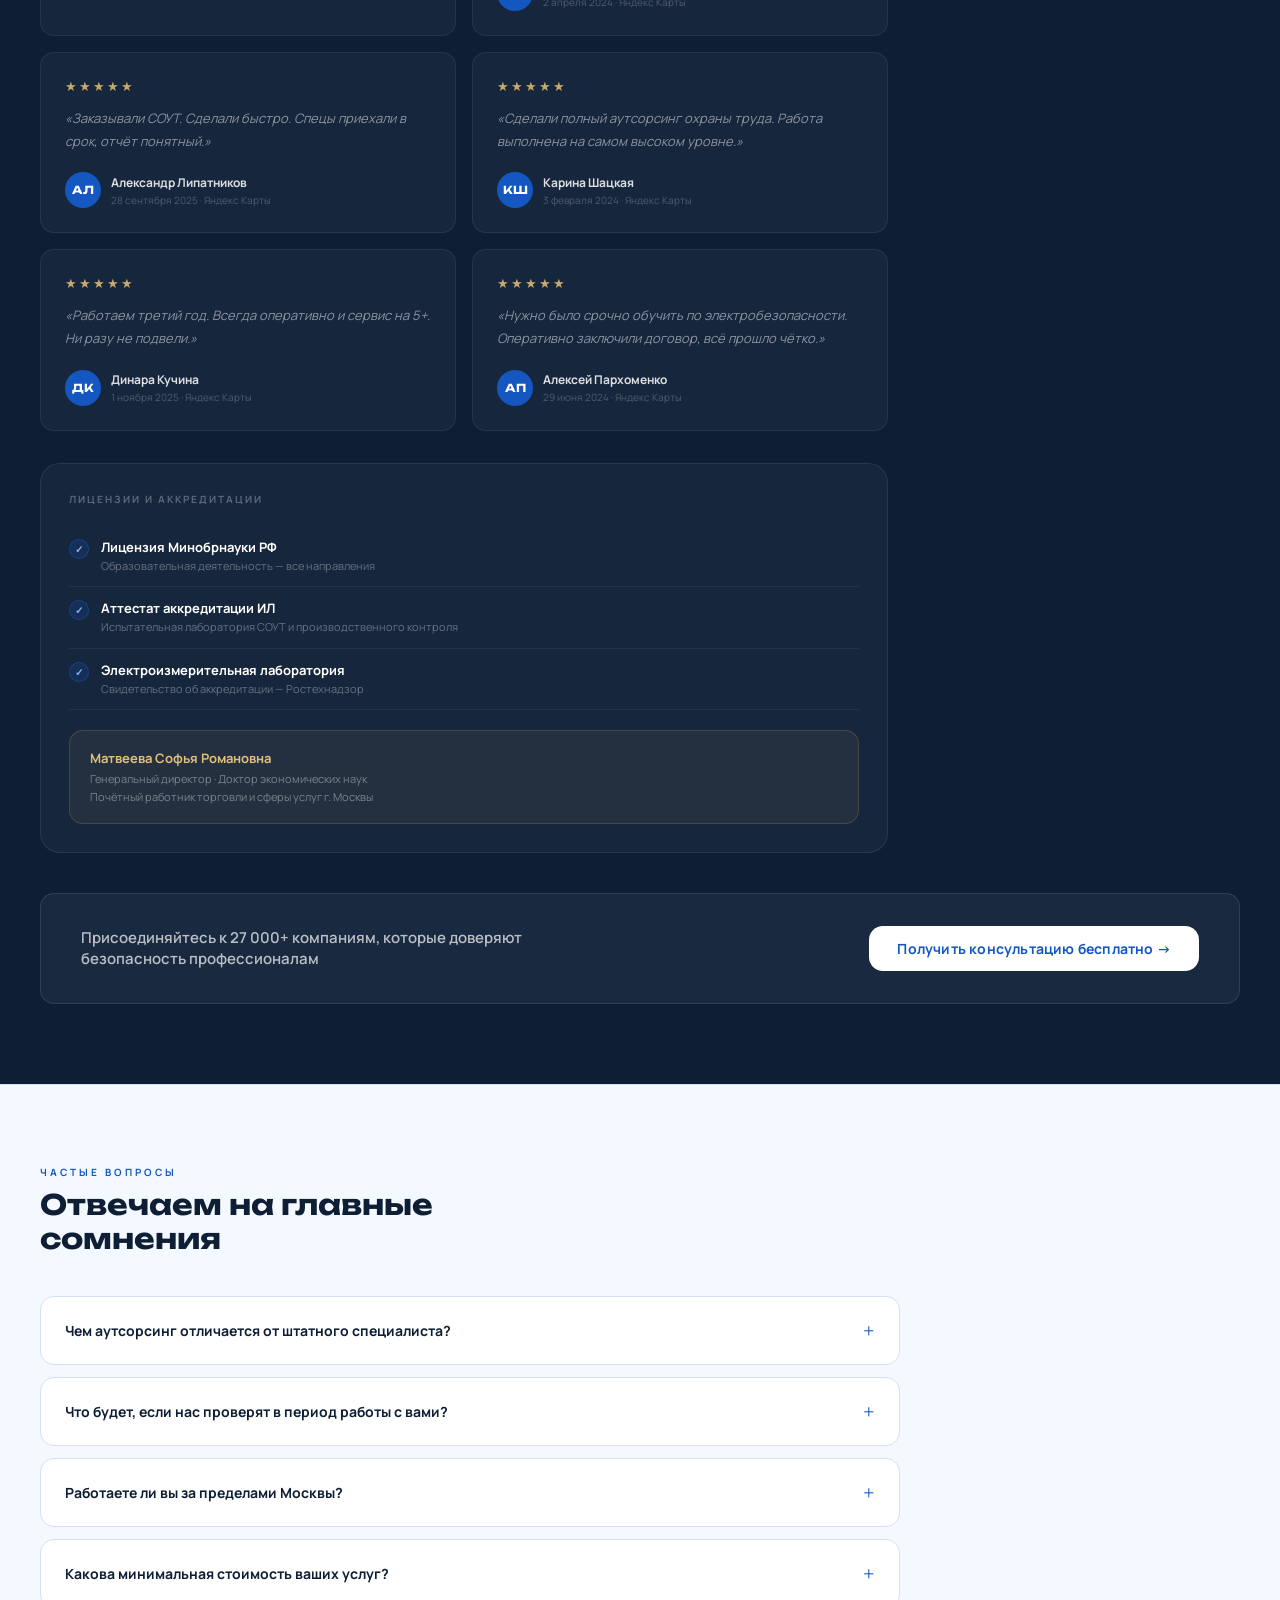
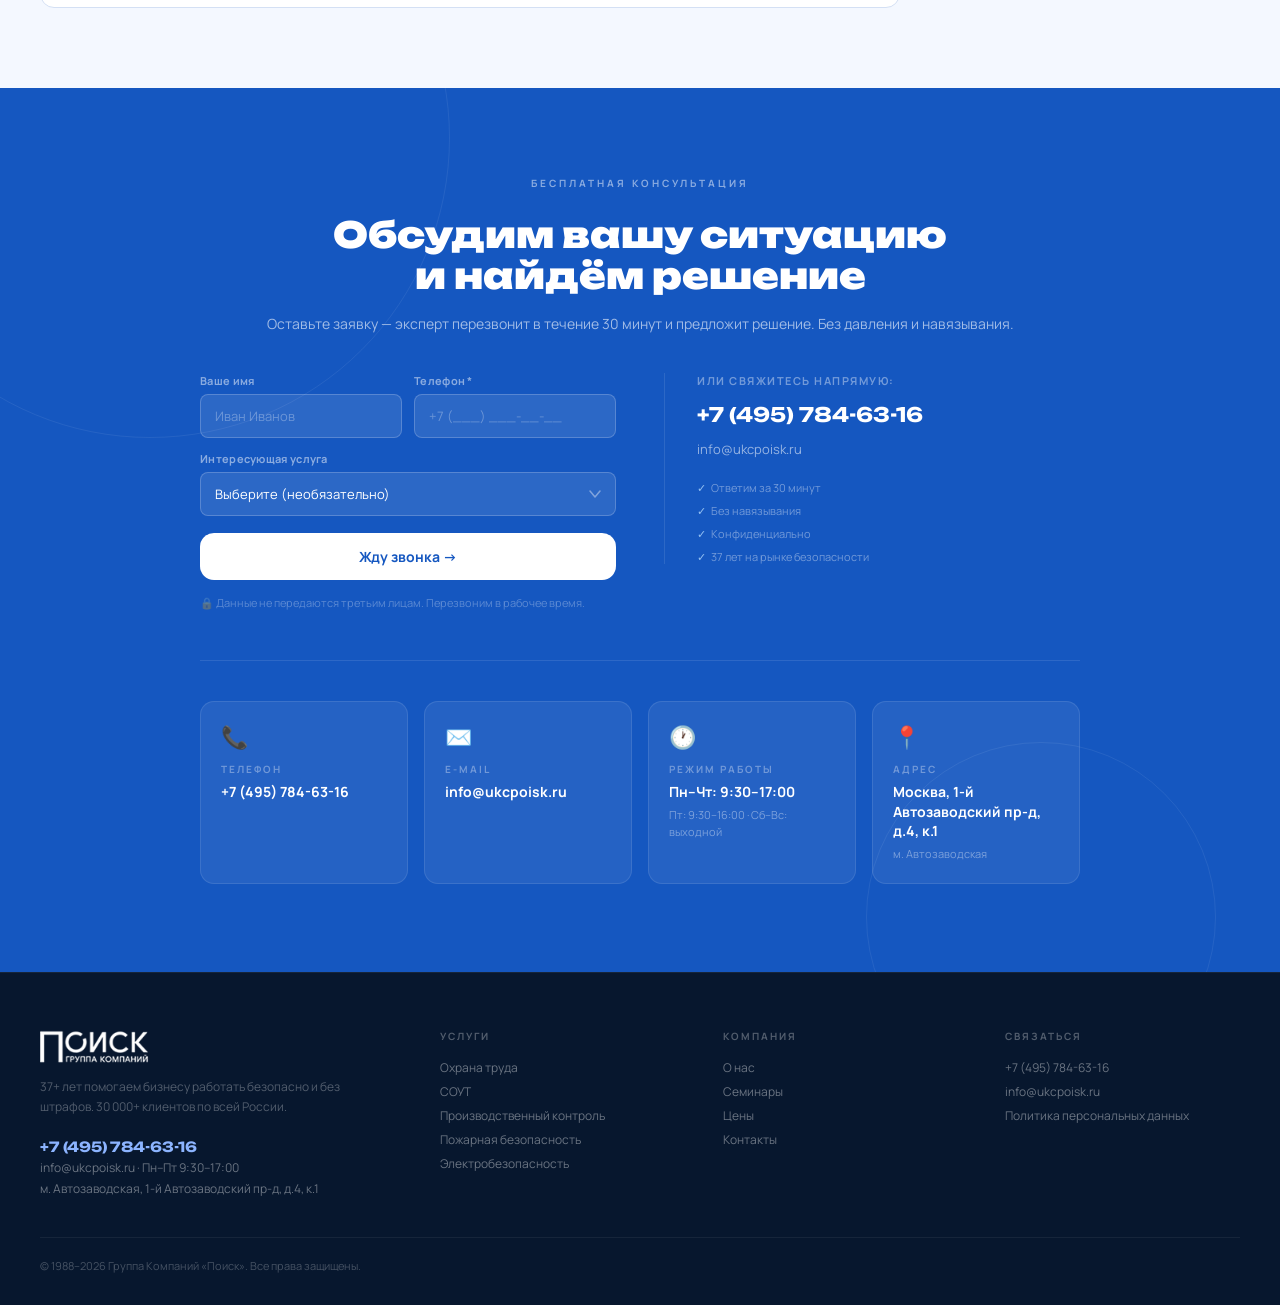
==== commit ed2da050: "Remove Электролаборатория from all pages Co-Authored-By: Claude Sonnet 4.6 <noreply@anthropic.com>" ====
--- a/index.html
+++ b/index.html
@@ -396,7 +396,6 @@
   {ico:'🔬',name:'СОУТ',tag:'Обязательно',tc:'#C62828'},
   {ico:'🔥',name:'Пожарная безопасность',tag:'МЧС',tc:'#C62828'},
   {ico:'⚡',name:'Электробезопасность',tag:'Ростехнадзор',tc:'#1565C0'},
-  {ico:'🧪',name:'Электролаборатория',tag:'Лаборатория',tc:'#6A1B9A'},
   {ico:'🎓',name:'Обучение персонала',tag:'Популярное',tc:'#2E7D32'},
   {ico:'📊',name:'Производственный контроль',tag:'Санитарный',tc:'#00695C'},
   {ico:'🌿',name:'Экологическая безопасность',tag:'Нормативы',tc:'#2E7D32'},
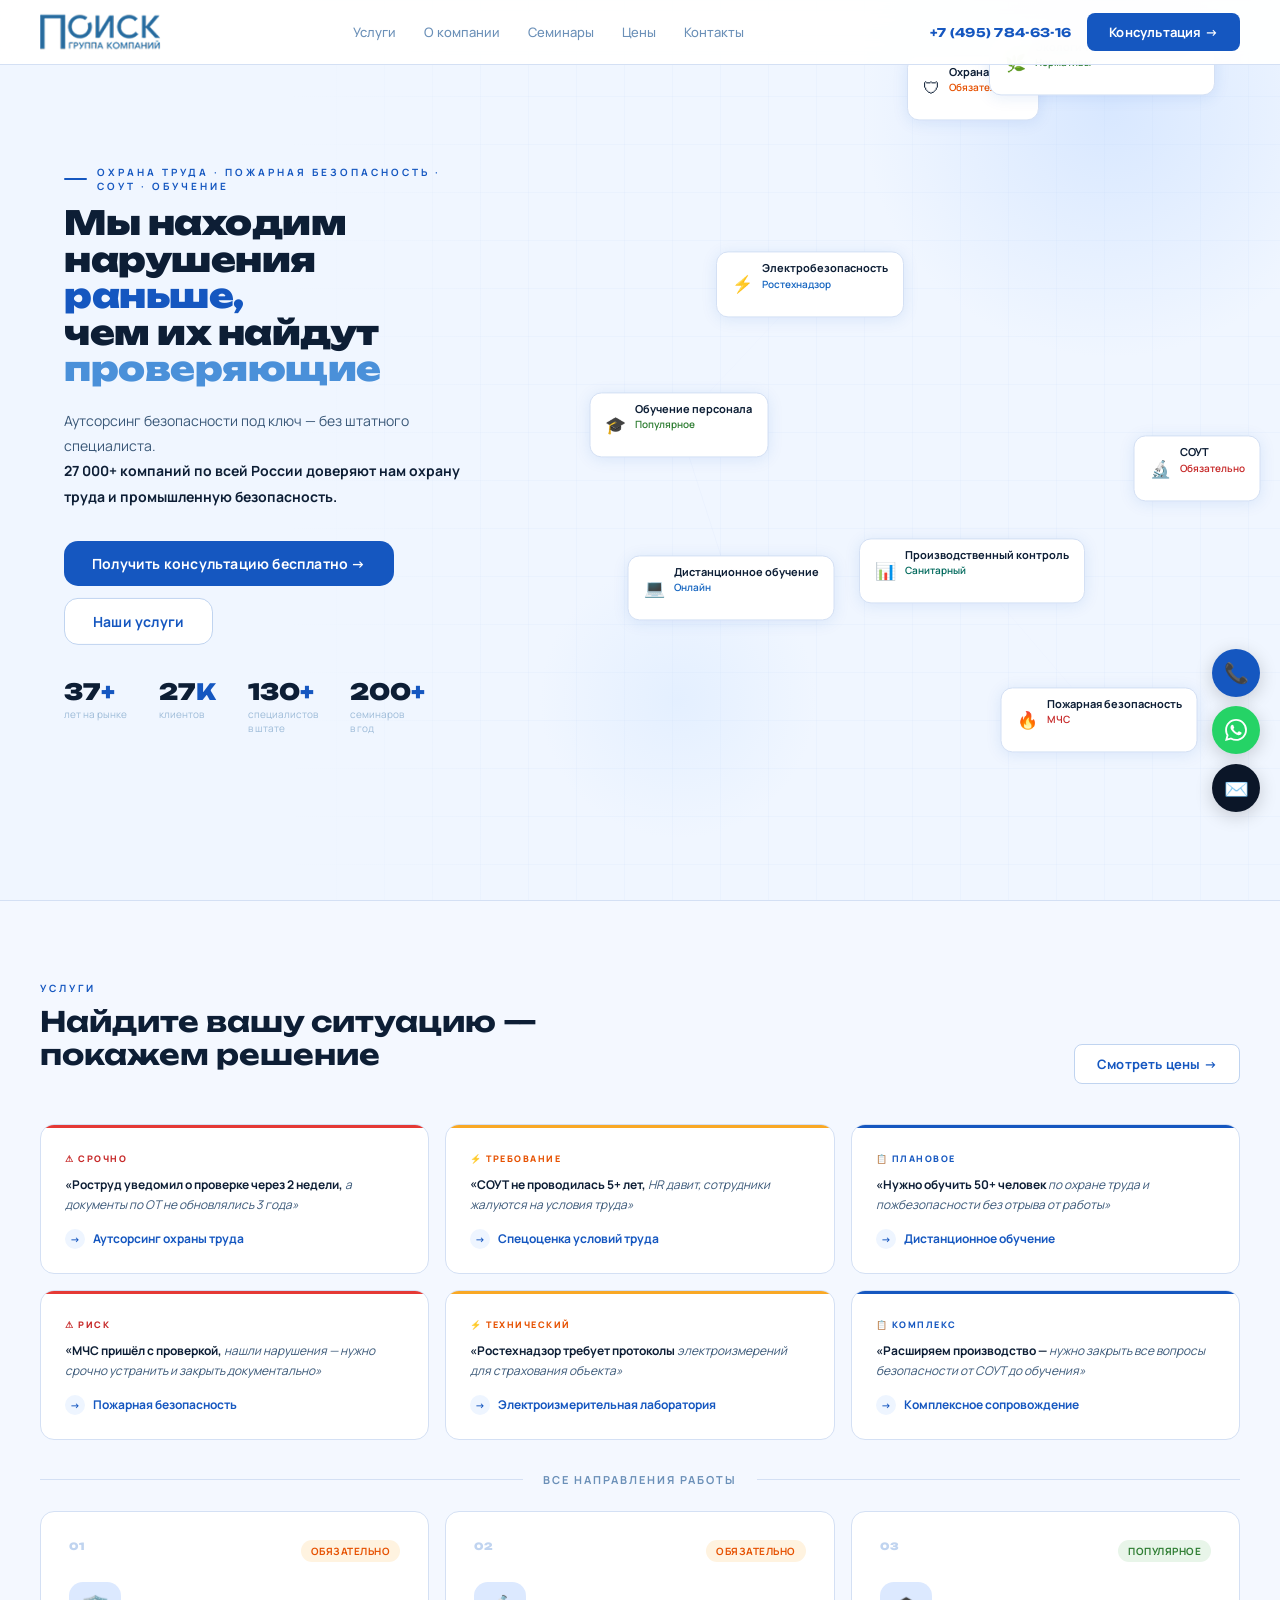
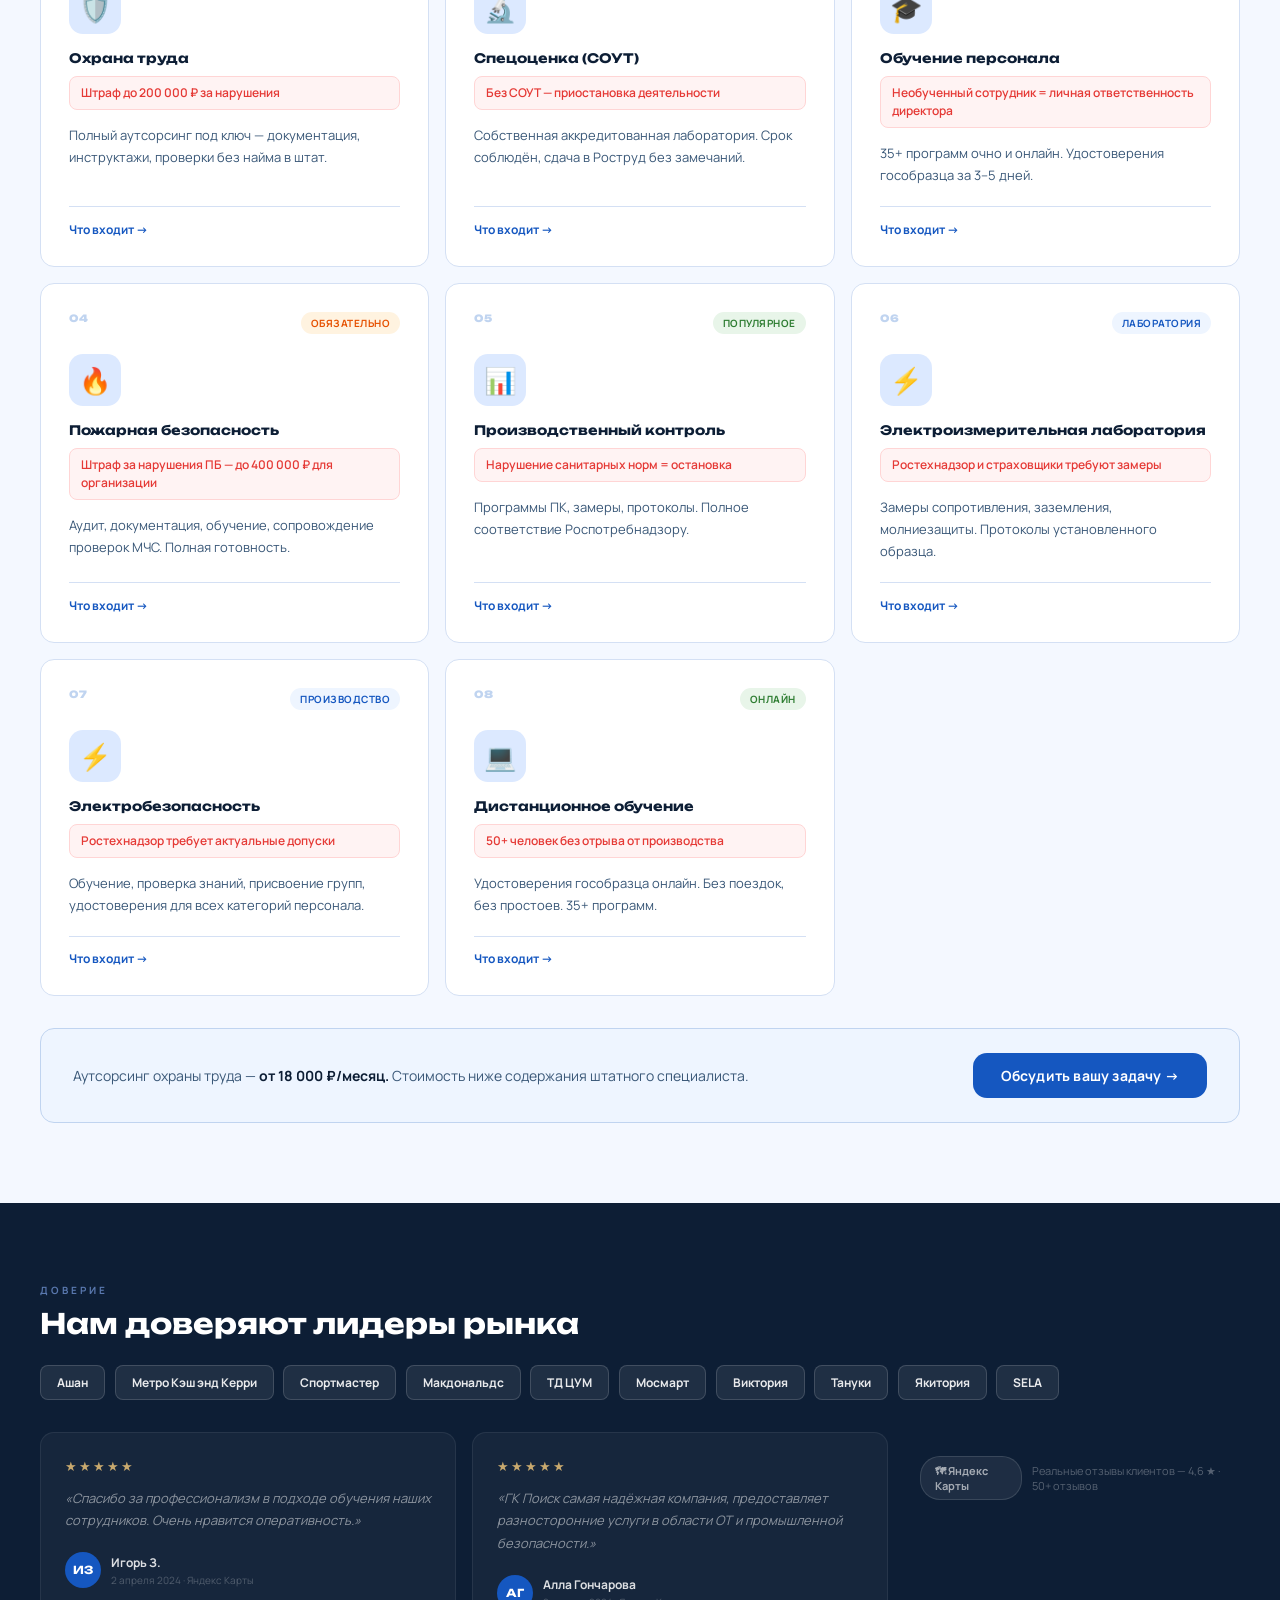
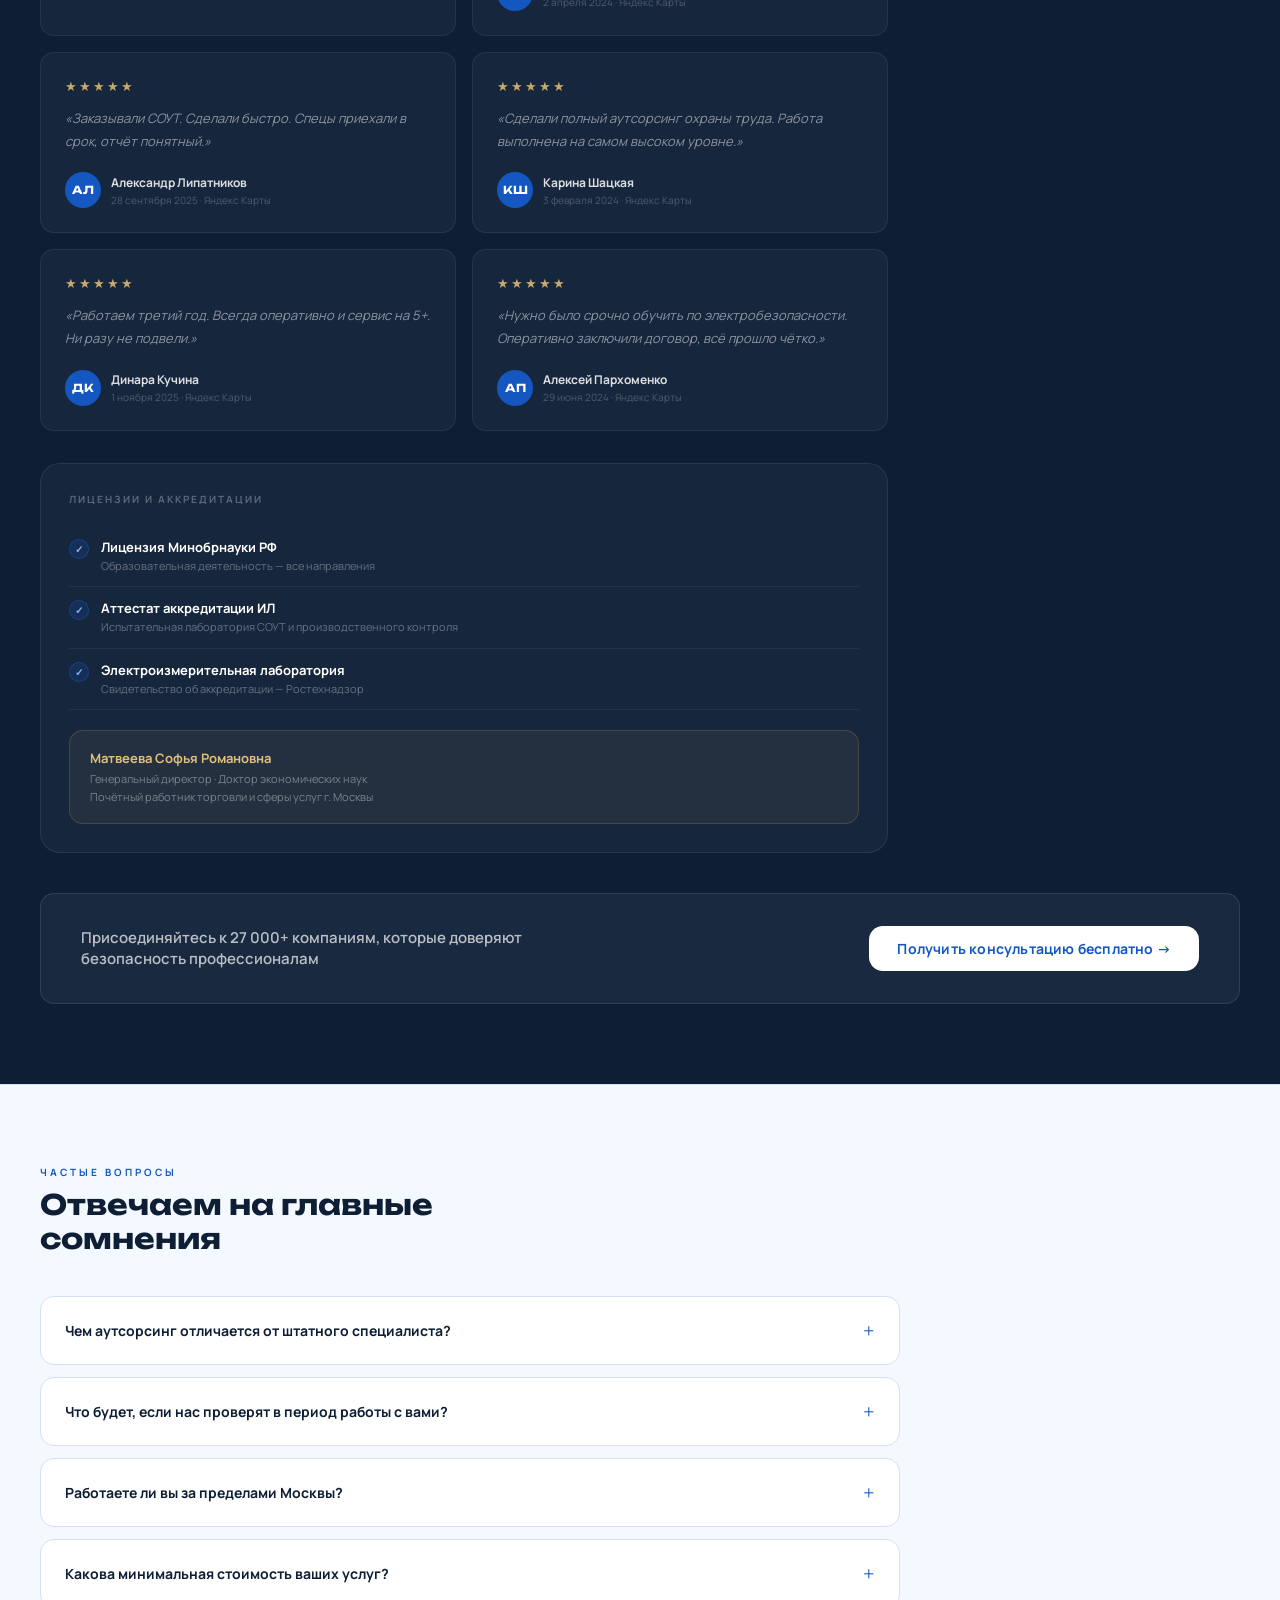
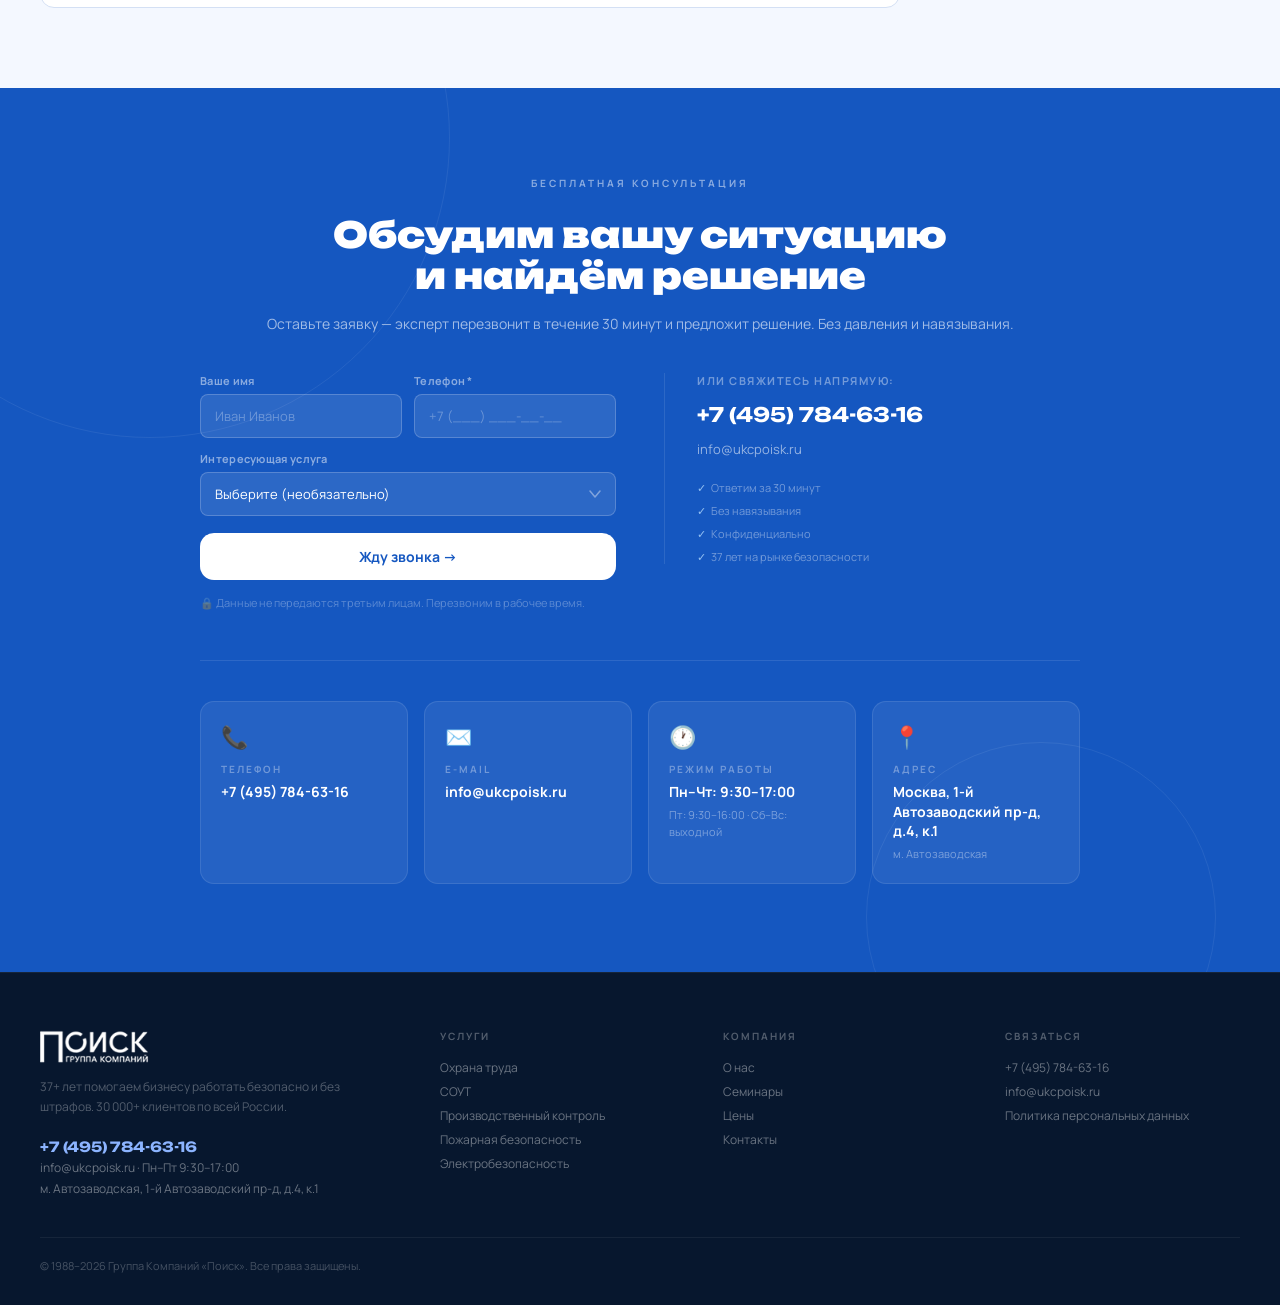
==== commit 0d3dc1d0: "Remove юридические и бухгалтерские услуги from all pages Co-Authored-By: Claude Sonnet 4.6 <noreply@" ====
--- a/index.html
+++ b/index.html
@@ -107,7 +107,6 @@
       <div id="sv-lab"  class="sv fade"><div class="sv-top"><div class="sv-num">06</div><div class="sv-badge b-lab">Лаборатория</div></div><div class="sv-ico">⚡</div><div class="sv-t">Электроизмерительная лаборатория</div><div class="sv-pain">Ростехнадзор и страховщики требуют замеры</div><div class="sv-d">Замеры сопротивления, заземления, молниезащиты. Протоколы установленного образца.</div><a href="prices.html#lab" class="sv-more">Подробнее →</a></div>
       <div id="sv-elec" class="sv fade"><div class="sv-top"><div class="sv-num">07</div><div class="sv-badge b-lab">Производство</div></div><div class="sv-ico">⚡</div><div class="sv-t">Электробезопасность</div><div class="sv-pain">Ростехнадзор требует актуальные допуски</div><div class="sv-d">Обучение, проверка знаний, присвоение групп, удостоверения для всех категорий персонала.</div><a href="prices.html#elec" class="sv-more">Подробнее →</a></div>
       <div id="sv-dist" class="sv fade"><div class="sv-top"><div class="sv-num">08</div><div class="sv-badge b-pop">Онлайн</div></div><div class="sv-ico">💻</div><div class="sv-t">Дистанционное обучение</div><div class="sv-pain">50+ человек без отрыва от производства</div><div class="sv-d">Удостоверения гособразца онлайн. Без поездок, без простоев. 35+ программ.</div><a href="prices.html#ot" class="sv-more">Подробнее →</a></div>
-      <div id="sv-law"  class="sv fade"><div class="sv-top"><div class="sv-num">09</div><div class="sv-badge b-uniq">Уникально в нише</div></div><div class="sv-ico">⚖</div><div class="sv-t">Юридические и бухгалтерские услуги</div><div class="sv-pain">Правовые и налоговые риски без защиты</div><div class="sv-d">Юридическое сопровождение, защита при проверках, бухгалтерский аутсорсинг.</div><a href="#cta" class="sv-more">Узнать подробнее →</a></div>
     </div>
 
     <!-- Ценовой якорь -->
@@ -400,7 +399,6 @@
   {ico:'📊',name:'Производственный контроль',tag:'Санитарный',tc:'#00695C'},
   {ico:'🌿',name:'Экологическая безопасность',tag:'Нормативы',tc:'#2E7D32'},
   {ico:'💻',name:'Дистанционное обучение',tag:'Онлайн',tc:'#1565C0'},
-  {ico:'⚖',name:'Юридические услуги',tag:'Только у нас',tc:'#4527A0'},
 ];
 const hero=document.getElementById('hero');
 const root=document.getElementById('chips-root');
@@ -533,10 +531,6 @@
     risk:'50+ человек в аудитории — простой производства и командировки',
     includes:['35+ программ на платформе study-ukcpoisk.ru','Охрана труда, пожарная безопасность, электробезопасность, ГО и ЧС','Доступ 24/7 — обучение в любое удобное время','Контроль прохождения курсов для HR и руководителей','Итоговое тестирование + протокол аттестационной комиссии','Удостоверения гособразца — доставка почтой или курьером','Групповые скидки от 10 сотрудников'],
     result:'Удостоверения гособразца без командировок и простоев производства.',price:'от 2 800 ₽/чел (онлайн)'},
-  'sv-law':{ico:'⚖',title:'Юридические и бухгалтерские услуги',badge:'Уникально в нише',badgeClass:'b-uniq',
-    risk:'Правовые и налоговые риски без профессиональной защиты',
-    includes:['Юридическое сопровождение при проверках ГИТ, МЧС, Ростехнадзора','Обжалование штрафов и предписаний контролирующих органов','Защита интересов компании в суде','Консультации по трудовому и корпоративному законодательству','Бухгалтерский аутсорсинг — ведение учёта','Налоговая оптимизация в рамках закона','Кадровый документооборот и проверка трудовых договоров'],
-    result:'Защита при проверках. Снижение рисков штрафов и санкций.',price:'По запросу'},
 };
 
 function openModal(id){
